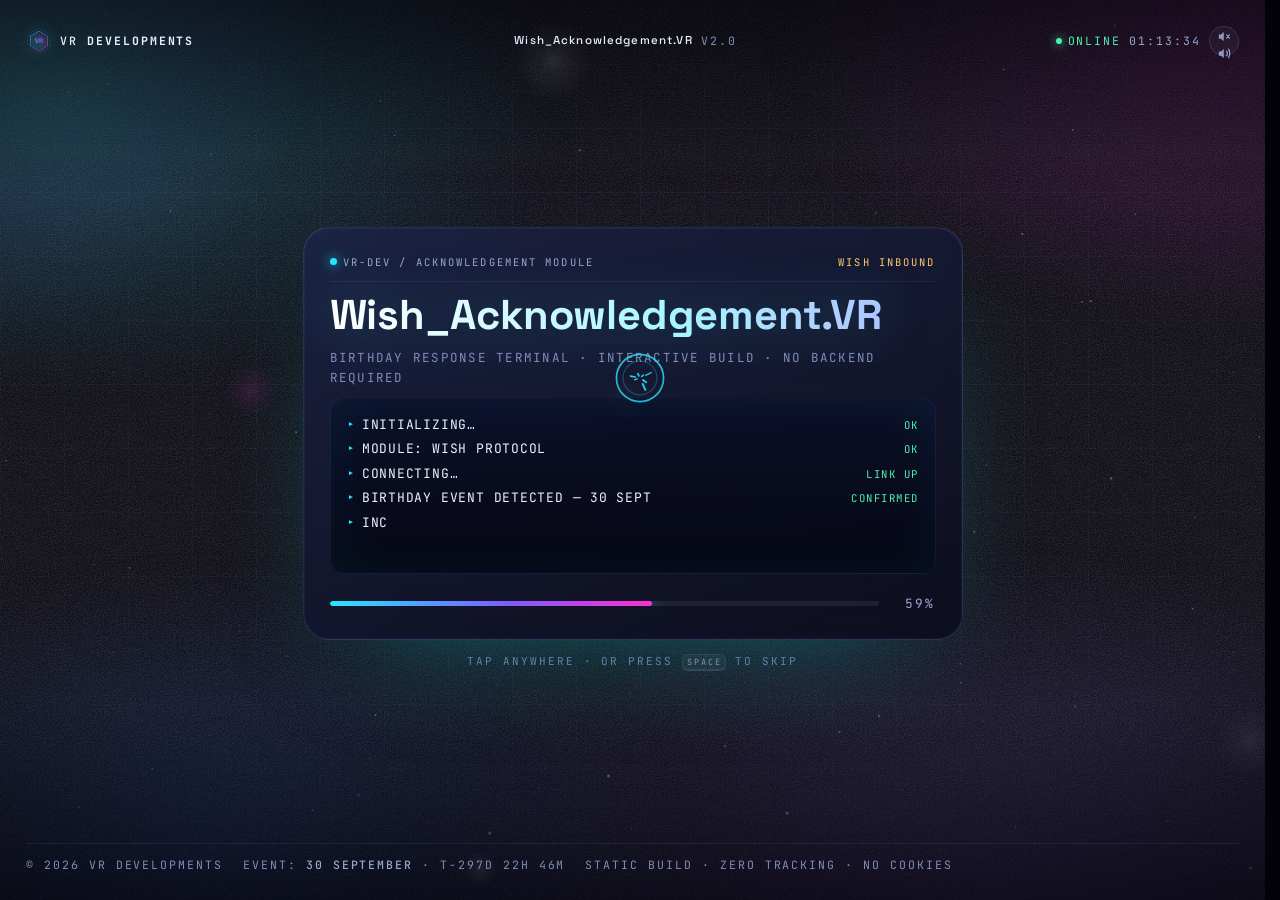
==== Wish_Acknowledgement.VR.single-file.html @ e0871ae2 "First Official Commit" ====
<!DOCTYPE html>
<!--
  Wish_Acknowledgement.VR — single-file build (CSS + JS inlined).
  Generated by tools/build-standalone.py — edit the files in assets/, not this file.
  Send it to a friend, or open it directly: index.html?name=TheirName
-->
<html lang="en">
<head>
<meta charset="utf-8" />
<meta name="viewport" content="width=device-width, initial-scale=1, viewport-fit=cover" />
<title>Wish_Acknowledgement.VR</title>

<!-- ── Meta ─────────────────────────────────────────────────────────────── -->
<meta name="description" content="Wish_Acknowledgement.VR — an interactive acknowledgement terminal that logs your birthday wish. A VR Developments mini-project." />
<meta name="author" content="Volam Rakshith · VR Developments" />
<meta name="theme-color" content="#05030f" />
<meta name="color-scheme" content="dark" />
<meta name="format-detection" content="telephone=no" />
<meta name="robots" content="index, follow" />

<!-- Open Graph / link preview (what friends see when the link is pasted in a chat)
     The image path is relative — most modern clients resolve it against the page
     URL. If your preview ever fails to render, replace it with the absolute
     URL of your Pages site, e.g.
     <meta property="og:image" content="https://YOUR-PAGES-URL/assets/img/og-cover.png" /> -->
<meta property="og:type" content="website" />
<meta property="og:site_name" content="VR Developments" />
<meta property="og:title" content="Wish_Acknowledgement.VR" />
<meta property="og:description" content="Incoming birthday wish detected. Activate the terminal and acknowledge it — signed, Volam Rakshith · VR Developments." />
<meta name="twitter:card" content="summary_large_image" />
<meta name="twitter:title" content="Wish_Acknowledgement.VR" />
<meta name="twitter:description" content="Incoming birthday wish detected. Acknowledge it inside the terminal." />

<!-- Installable web app (friends can add it to their home screen) -->
<meta name="apple-mobile-web-app-title" content="Wish_Ack.VR" />

<!-- Inline SVG favicon: no external asset, no 404s -->
<link rel="icon" href="data:image/svg+xml,%3Csvg xmlns='http://www.w3.org/2000/svg' viewBox='0 0 64 64'%3E%3Crect width='64' height='64' rx='14' fill='%23060517'/%3E%3Cpath d='M32 9 53 21v22L32 55 11 43V21z' fill='none' stroke='%2327e6ff' stroke-width='3'/%3E%3Ctext x='32' y='41' font-family='monospace' font-size='21' font-weight='700' fill='%23ff2fd0' text-anchor='middle'%3EVR%3C/text%3E%3C/svg%3E" />

<!-- Premium typography (optional: page degrades gracefully to system fonts) -->
<link rel="preconnect" href="https://fonts.googleapis.com" />
<link rel="preconnect" href="https://fonts.gstatic.com" crossorigin />
<link rel="stylesheet" href="https://fonts.googleapis.com/css2?family=Space+Grotesk:wght@400;500;600;700&family=JetBrains+Mono:wght@400;500;700&display=swap" />

<style>
/* inlined from assets/css/style.css */
/* ══════════════════════════════════════════════════════════════════════════
   Wish_Acknowledgement.VR
   VR Developments · interactive birthday acknowledgement terminal
   --------------------------------------------------------------------------
   Structure
     01. Design tokens
     02. Reset & base
     03. Background layers (grid / aurora / canvases / scanlines / noise)
     04. App shell + HUD
     05. Stage & scene transitions
     06. Scene 1 · Boot sequence + identity reveal
     07. Scene 2 · Wish detected + ACKNOWLEDGE button
     08. Scene 3 · Acknowledged + status terminal
     09. Scene 4 · Final sign-off + VR Developments brand
     10. Shared components (buttons, chips, pills, progress, log)
     11. Effects (glitch, flash, toast, scan sweep)
     12. Responsive breakpoints
     13. Reduced motion + low-power mode
   ══════════════════════════════════════════════════════════════════════════ */

/* ── 01. DESIGN TOKENS ─────────────────────────────────────────────────── */
:root {
  /* Palette */
  --c-void:      #03020a;
  --c-bg:        #060418;
  --c-bg-2:      #0a0726;
  --c-ink:       #eaf2ff;
  --c-dim:       #9aa8d0;   /* 7.5:1 on glass panels  — AA/AAA */
  --c-dim-2:     #7f8cba;   /* 5.4:1 on glass panels  — AA (was #6d7aa6 / 4.2:1) */
  --c-blue:      #2b6bff;
  --c-cyan:      #27e6ff;
  --c-cyan-soft: #7ff3ff;
  --c-violet:    #7c5cff;
  --c-magenta:   #ff2fd0;
  --c-pink:      #ff6bb5;
  --c-green:     #4df0b0;
  --c-amber:     #ffcb6b;

  /* Lines, glass, glow */
  --line:        rgba(126, 170, 255, .18);
  --line-soft:   rgba(126, 170, 255, .10);
  --glass:       linear-gradient(158deg, rgba(28, 36, 76, .72), rgba(9, 10, 28, .78));
  --glass-2:     linear-gradient(180deg, rgba(12, 16, 40, .88), rgba(6, 7, 20, .94));
  --glow-cyan:   0 0 34px rgba(39, 230, 255, .38);
  --glow-mag:    0 0 34px rgba(255, 47, 208, .32);

  /* Typography */
  --font-display: "Space Grotesk", ui-sans-serif, system-ui, -apple-system,
                  "Segoe UI", Roboto, "Helvetica Neue", Arial, sans-serif;
  --font-mono:    "JetBrains Mono", ui-monospace, SFMono-Regular, "SF Mono",
                  Menlo, Consolas, "Liberation Mono", monospace;

  /* Motion */
  --ease:        cubic-bezier(.16, 1, .3, 1);
  --ease-soft:   cubic-bezier(.4, 0, .2, 1);
  --dur-scene:   620ms;
  --dur-fast:    220ms;

  /* Shape */
  --r-sm: 10px;
  --r-md: 14px;
  --r-lg: 20px;
  --r-xl: 26px;

  --pad-shell: clamp(12px, 2.4vw, 26px);
  --max-col: 720px;

  /* Live values written by JS */
  --pointer-x: 50%;
  --pointer-y: 40%;
  --charge: 0%;
}

/* ── 02. RESET & BASE ──────────────────────────────────────────────────── */
/* min-width safety net — grid/flex children default to `min-width:auto`,
   which lets one long nowrap label stretch a whole card. These containers
   are allowed to shrink; their inner text truncates or wraps instead. */
.scene > *,
.boot__stack > *,
.boot, .boot__bar, .log, .log__line, .progress,
.panel, .card, .final, .terminal, .terminal__bar,
.sender, .readout__item, .status__row, .actions, .cta, .vrbrand, .vrbrand__text {
  min-width: 0;
}
*, *::before, *::after { box-sizing: border-box; }

html {
  height: 100%;
  overflow-x: clip;
  -webkit-text-size-adjust: 100%;
  scrollbar-gutter: stable;
}

body {
  margin: 0;
  height: 100%;
  overflow: hidden;                 /* scenes scroll internally instead */
  background: var(--c-void);
  color: var(--c-ink);
  font-family: var(--font-mono);
  font-size: clamp(14px, calc(.5vw + 12.4px), 16px);
  line-height: 1.55;
  letter-spacing: .01em;
  -webkit-font-smoothing: antialiased;
  text-rendering: optimizeLegibility;
  overscroll-behavior: none;
  touch-action: manipulation;
}

h1, h2, h3, p, ul, li, figure { margin: 0; padding: 0; }
ul { list-style: none; }
b, strong { font-weight: 700; }
kbd {
  font: inherit;
  font-size: .78em;
  padding: .1em .42em;
  border: 1px solid var(--line);
  border-bottom-width: 2px;
  border-radius: 6px;
  background: rgba(255, 255, 255, .05);
  color: var(--c-ink);
  white-space: nowrap;
}

button { font: inherit; color: inherit; }

:focus-visible {
  outline: 2px solid var(--c-cyan);
  outline-offset: 3px;
}

::selection { background: rgba(39, 230, 255, .3); color: #fff; }

.sr-only {
  position: absolute !important;
  width: 1px; height: 1px;
  margin: -1px; padding: 0;
  overflow: hidden; clip: rect(0 0 0 0); clip-path: inset(50%);
  white-space: nowrap; border: 0;
}

.sprite { position: absolute; width: 0; height: 0; overflow: hidden; }

/* ── 03. BACKGROUND LAYERS ─────────────────────────────────────────────── */
.bg { position: fixed; pointer-events: none; }

.bg--grid {
  inset: -64px;
  background-image:
    linear-gradient(rgba(78, 130, 255, .085) 1px, transparent 1px),
    linear-gradient(90deg, rgba(78, 130, 255, .085) 1px, transparent 1px);
  background-size: 64px 64px, 64px 64px;
  -webkit-mask-image: radial-gradient(ellipse 85% 70% at 50% 42%, #000 12%, rgba(0,0,0,.35) 55%, transparent 82%);
          mask-image: radial-gradient(ellipse 85% 70% at 50% 42%, #000 12%, rgba(0,0,0,.35) 55%, transparent 82%);
  animation: grid-drift 44s linear infinite;
  will-change: transform;
  z-index: 1;
}
@keyframes grid-drift {
  from { transform: translate3d(0, 0, 0); }
  to   { transform: translate3d(64px, 64px, 0); }
}

.bg--aurora {
  inset: -20%;
  background:
    radial-gradient(46% 38% at 18% 22%, rgba(39, 230, 255, .22), transparent 62%),
    radial-gradient(42% 36% at 84% 18%, rgba(255, 47, 208, .18), transparent 64%),
    radial-gradient(52% 46% at 70% 88%, rgba(124, 92, 255, .22), transparent 66%),
    radial-gradient(40% 34% at 26% 82%, rgba(43, 107, 255, .20), transparent 68%);
  filter: blur(18px) saturate(120%);
  animation: aurora-breathe 22s var(--ease-soft) infinite alternate;
  will-change: transform, opacity;
  z-index: 2;
}
@keyframes aurora-breathe {
  from { transform: scale(1) rotate(0deg); opacity: .75; }
  to   { transform: scale(1.12) rotate(4deg); opacity: 1; }
}

/* Spotlight that follows the pointer.
   Kept on its own layer and moved with transform only → zero repaints. */
.bg--spot {
  position: fixed;
  z-index: 2;
  left: 0; top: 0;
  width: 74vmax; height: 74vmax;
  margin: -37vmax 0 0 -37vmax;
  background: radial-gradient(closest-side, rgba(127, 243, 255, .13), rgba(124, 92, 255, .07) 45%, transparent 72%);
  opacity: 0;
  transform: translate3d(-100vmax, -100vmax, 0);
  will-change: transform, opacity;
  transition: opacity .7s var(--ease-soft);
}
body.has-pointer .bg--spot { opacity: 1; }

.bg--canvas { inset: 0; width: 100%; height: 100%; z-index: 3; }
.bg--canvas-front { z-index: 20; }

.bg--scanlines {
  inset: 0;
  z-index: 4;
  background: repeating-linear-gradient(
    to bottom,
    rgba(190, 225, 255, .045) 0 1px,
    transparent 1px 3px);
  mix-blend-mode: overlay;
  opacity: .55;
}
/* slow horizontal scan bar sweeping down the viewport */
.bg--scanlines::after {
  content: "";
  position: absolute;
  left: 0; right: 0;
  height: 34vh;
  background: linear-gradient(to bottom,
    transparent, rgba(127, 243, 255, .055) 45%, rgba(255, 255, 255, .07) 50%,
    rgba(255, 47, 208, .05) 55%, transparent);
  animation: scan-sweep 11s linear infinite;
  will-change: transform;
}
@keyframes scan-sweep {
  from { transform: translate3d(0, -40vh, 0); }
  to   { transform: translate3d(0, 120vh, 0); }
}

.bg--noise {
  inset: 0;
  z-index: 5;
  opacity: .05;
  mix-blend-mode: overlay;
  background-image: url("data:image/svg+xml,%3Csvg xmlns='http://www.w3.org/2000/svg' width='140' height='140'%3E%3Cfilter id='n'%3E%3CfeTurbulence type='fractalNoise' baseFrequency='.85' numOctaves='3' stitchTiles='stitch'/%3E%3C/filter%3E%3Crect width='140' height='140' filter='url(%23n)'/%3E%3C/svg%3E");
  background-size: 140px 140px;
}

.bg--vignette {
  inset: 0;
  z-index: 6;
  background:
    radial-gradient(ellipse 120% 90% at 50% 50%, transparent 45%, rgba(2, 1, 8, .55) 100%),
    linear-gradient(to bottom, rgba(3, 2, 10, .5), transparent 22%, transparent 78%, rgba(3, 2, 10, .6));
}

.flash {
  position: fixed;
  inset: 0;
  z-index: 25;
  pointer-events: none;
  opacity: 0;
  background: radial-gradient(circle at var(--fx-x, 50%) var(--fx-y, 50%),
              rgba(255, 255, 255, .95), rgba(127, 243, 255, .5) 30%, rgba(255, 47, 208, .25) 60%, transparent 78%);
  mix-blend-mode: screen;
}
.flash.is-firing { animation: flash-pop 820ms var(--ease-soft) forwards; }
@keyframes flash-pop {
  0%   { opacity: 0; }
  8%   { opacity: .9; }
  100% { opacity: 0; }
}

/* ── 04. APP SHELL + HUD ───────────────────────────────────────────────── */
.shell {
  position: relative;
  z-index: 10;
  overflow-x: clip;
  display: flex;
  flex-direction: column;
  height: 100vh;
  height: 100dvh;
  padding:
    max(var(--pad-shell), env(safe-area-inset-top))
    max(var(--pad-shell), env(safe-area-inset-right))
    max(var(--pad-shell), env(safe-area-inset-bottom))
    max(var(--pad-shell), env(safe-area-inset-left));
}

.hud {
  flex: 0 0 auto;
  display: flex;
  align-items: center;
  gap: clamp(8px, 1.6vw, 20px);
  font-size: clamp(9.5px, .62vw + 7.6px, 11.5px);
  letter-spacing: .17em;
  text-transform: uppercase;
  color: var(--c-dim);
  min-width: 0;
}
.hud--top { padding-bottom: clamp(6px, 1.4vh, 14px); }
.hud--bottom {
  padding-top: clamp(6px, 1.4vh, 14px);
  border-top: 1px solid var(--line-soft);
  margin-top: clamp(6px, 1.6vh, 16px);
}

.hud__group { display: flex; align-items: center; gap: .7em; min-width: 0; }
.hud__group--center {
  flex: 1 1 auto;
  justify-content: center;
  padding-inline: clamp(10px, 2.6vw, 40px);
  min-width: 0;
}
.hud__group--end { margin-left: auto; }

.hud__mark {
  display: grid;
  place-items: center;
  width: 26px; height: 26px;
  flex: 0 0 auto;
  filter: drop-shadow(0 0 8px rgba(39, 230, 255, .55));
}
.hud__mark svg { width: 100%; height: 100%; display: block; }

.hud__brand { color: var(--c-ink); font-weight: 500; white-space: nowrap; }
.hud__brand b { font-weight: 700; }
.hud__brand-short { display: none; }

.hud__module {
  color: var(--c-ink);
  font-family: var(--font-display);
  font-weight: 500;
  letter-spacing: .1em;
  text-transform: none;
  white-space: nowrap;
  overflow: hidden;
  text-overflow: ellipsis;
}
.hud__meta { color: var(--c-dim-2); white-space: nowrap; }
.hud__meta b { color: var(--c-dim); font-weight: 500; }
.hud__inline { color: var(--c-dim-2); }

.hud__live { display: inline-flex; align-items: center; gap: .45em; color: var(--c-green); }
.hud__dot {
  width: 6px; height: 6px;
  border-radius: 50%;
  background: currentColor;
  box-shadow: 0 0 10px currentColor;
  animation: blink-dot 2.6s var(--ease-soft) infinite;
}
@keyframes blink-dot {
  0%, 100% { opacity: 1; transform: scale(1); }
  50%      { opacity: .35; transform: scale(.78); }
}

.hud__clock { color: var(--c-dim); font-variant-numeric: tabular-nums; }

.icon-btn {
  display: grid;
  place-items: center;
  width: 30px; height: 30px;
  flex: 0 0 auto;
  border-radius: 999px;
  border: 1px solid var(--line);
  background: rgba(255, 255, 255, .04);
  color: var(--c-dim);
  cursor: pointer;
  transition: color var(--dur-fast), border-color var(--dur-fast), box-shadow var(--dur-fast), transform var(--dur-fast);
}
.icon-btn:hover { color: var(--c-cyan-soft); border-color: rgba(39, 230, 255, .5); box-shadow: var(--glow-cyan); }
.icon-btn:active { transform: scale(.92); }
.icon-btn svg { width: 17px; height: 17px; display: block; }
.icon-btn__ic--on { display: none; }
.icon-btn[aria-pressed="true"] { color: var(--c-cyan); border-color: rgba(39, 230, 255, .55); }
.icon-btn[aria-pressed="true"] .icon-btn__ic--on { display: block; }
.icon-btn[aria-pressed="true"] .icon-btn__ic--off { display: none; }

.ghost-btn {
  padding: .42em .9em;
  border-radius: 999px;
  border: 1px dashed var(--line);
  background: transparent;
  color: var(--c-dim);
  letter-spacing: .16em;
  text-transform: uppercase;
  font-size: .92em;
  cursor: pointer;
  transition: color var(--dur-fast), border-color var(--dur-fast), background var(--dur-fast);
}
.ghost-btn:hover { color: var(--c-ink); border-color: var(--line); background: rgba(255, 255, 255, .05); }

/* ── 05. STAGE & SCENE TRANSITIONS ─────────────────────────────────────── */
.stage {
  position: relative;
  flex: 1 1 auto;
  min-height: 0;
  overflow: hidden;
}

.scene {
  position: absolute;
  inset: 0;
  display: grid;
  grid-template-columns: minmax(0, 1fr);
  align-content: center;
  justify-items: center;
  gap: clamp(8px, 1.4vh, 16px);
  padding: clamp(4px, 1vh, 12px) 2px;
  overflow-x: hidden;
  overflow-y: auto;
  -webkit-overflow-scrolling: touch;
  overscroll-behavior: contain;
  scrollbar-width: thin;

  /* exit state */
  opacity: 0;
  visibility: hidden;
  pointer-events: none;
  transform: translate3d(0, 22px, 0) scale(.99);
  filter: blur(7px);
  transition:
    opacity var(--dur-scene) var(--ease),
    transform var(--dur-scene) var(--ease),
    filter var(--dur-scene) var(--ease),
    visibility 0s linear var(--dur-scene);
}
@supports (align-content: safe center) {
  .scene { align-content: safe center; }
}
@supports not (align-content: safe center) {
  .scene { align-content: start; padding-top: clamp(20px, 6vh, 60px); }
}

.scene.is-active {
  opacity: 1;
  visibility: visible;
  pointer-events: auto;
  transform: none;
  filter: none;
  transition-delay: 0s, 0s, 0s, 0s;
}
.scene.is-leaving {
  transform: translate3d(0, -20px, 0) scale(1.015);
  filter: blur(9px);
}
.scene > * { width: 100%; max-width: var(--scene-col, var(--max-col)); }

.scene--boot   { --scene-col: 660px; }
.scene--detect { --scene-col: 620px; }
.scene--result { --scene-col: 700px; }
.scene--final  { --scene-col: 660px; }

/* ── 06. SCENE 1 · BOOT + IDENTITY REVEAL ──────────────────────────────── */
.boot__stack {
  display: grid;
  grid-template-columns: minmax(0, 1fr);
  justify-items: center;
  align-items: center;
}
.boot__stack > * { grid-area: 1 / 1; width: 100%; }

.boot {
  display: grid;
  gap: clamp(8px, 1.2vh, 14px);
  padding: clamp(14px, 3vw, 26px);
  border: 1px solid var(--line);
  border-radius: var(--r-xl);
  background: var(--glass);
  box-shadow:
    0 0 0 1px rgba(255, 255, 255, .03) inset,
    0 40px 120px -60px rgba(39, 230, 255, .55),
    0 30px 90px -50px rgba(0, 0, 0, .9);
  backdrop-filter: blur(14px) saturate(130%);
  -webkit-backdrop-filter: blur(14px) saturate(130%);
  transition: opacity 460ms var(--ease), transform 560ms var(--ease), filter 460ms var(--ease);
}
.boot.is-done {
  opacity: 0;
  transform: translate3d(0, -18px, 0) scale(.97);
  filter: blur(8px);
  pointer-events: none;
}

.boot__bar {
  display: flex;
  align-items: center;
  gap: .6em;
  font-size: clamp(9px, .55vw + 7.4px, 10.5px);
  letter-spacing: .2em;
  text-transform: uppercase;
  color: var(--c-dim-2);
  padding-bottom: clamp(6px, 1.2vh, 12px);
  border-bottom: 1px solid var(--line-soft);
}
.boot__bar-dot {
  width: 7px; height: 7px;
  border-radius: 50%;
  background: var(--c-cyan);
  box-shadow: 0 0 12px var(--c-cyan);
  flex: 0 0 auto;
}
.boot__bar-title { color: var(--c-dim); white-space: nowrap; overflow: hidden; text-overflow: ellipsis; }
.boot__bar-state { margin-left: auto; color: var(--c-amber); white-space: nowrap; }

.boot__title {
  font-family: var(--font-display);
  font-weight: 700;
  font-size: clamp(1.42rem, 4.6vw + .3rem, 2.6rem);
  line-height: 1.08;
  letter-spacing: -.005em;
  background: linear-gradient(102deg, #ffffff 0%, #a9f6ff 26%, #b39dff 54%, #ff8ad4 78%, #ffffff 100%);
  background-size: 220% 100%;
  -webkit-background-clip: text;
          background-clip: text;
  color: transparent;
  -webkit-text-fill-color: transparent;
  filter: drop-shadow(0 0 26px rgba(39, 230, 255, .28));
  animation: title-sheen 9s linear infinite;
  overflow-wrap: anywhere;
}
@keyframes title-sheen {
  from { background-position: 0% 50%; }
  to   { background-position: 220% 50%; }
}

.boot__sub {
  font-size: clamp(10px, .55vw + 8.6px, 12.5px);
  letter-spacing: .1em;
  color: var(--c-dim-2);
  text-transform: uppercase;
}

.log::-webkit-scrollbar { width: 0; height: 0; }
.log {
  display: grid;
  gap: clamp(3px, .55vh, 7px);
  min-height: min(30vh, 176px);
  max-height: min(38vh, 268px);
  overflow-y: auto;
  overscroll-behavior: contain;
  scrollbar-width: none;
  align-content: start;
  padding: clamp(10px, 2vw, 16px);
  border-radius: var(--r-md);
  border: 1px solid var(--line-soft);
  background: var(--glass-2);
  font-size: clamp(10.5px, .5vw + 9px, 13px);
  line-height: 1.5;
  box-shadow: inset 0 0 50px rgba(39, 230, 255, .06);
}

.log__line {
  display: grid;
  grid-template-columns: auto minmax(0, 1fr) auto;
  align-items: baseline;
  gap: .55em;
  opacity: 0;
  transform: translateX(-8px);
  animation: log-in 320ms var(--ease) forwards;
}
@keyframes log-in {
  to { opacity: 1; transform: none; }
}
.log__glyph { color: var(--c-cyan); }
.log__text {
  color: var(--c-ink);
  letter-spacing: .06em;
  min-width: 0;
  white-space: nowrap;
  overflow: hidden;
  text-overflow: ellipsis;
}
.log__line[data-kind="dim"] .log__text { color: var(--c-dim-2); }
.log__chip {
  justify-self: end;
  font-size: .82em;
  letter-spacing: .14em;
  color: var(--c-dim-2);
  opacity: 0;
  transition: opacity 200ms linear, color 200ms linear;
}
.log__chip.is-live { color: var(--c-cyan); animation: chip-pulse 900ms ease-in-out infinite; }
.log__chip.is-done { opacity: 1; color: var(--c-green); }
@keyframes chip-pulse { 50% { opacity: .3; } }
.log__caret {
  display: inline-block;
  width: .55em;
  height: 1em;
  vertical-align: -.12em;
  margin-left: .15em;
  background: var(--c-cyan);
  box-shadow: 0 0 10px var(--c-cyan);
  animation: caret-blink 900ms steps(2, end) infinite;
}
@keyframes caret-blink { 50% { opacity: 0; } }

.progress {
  display: flex;
  align-items: center;
  gap: .8em;
  padding-top: clamp(4px, 1vh, 10px);
}
.progress__track {
  position: relative;
  flex: 1 1 auto;
  height: 5px;
  border-radius: 999px;
  background: rgba(255, 255, 255, .07);
  overflow: hidden;
}
.progress__fill {
  position: absolute;
  inset: 0 auto 0 0;
  width: 0%;
  border-radius: 999px;
  background: linear-gradient(90deg, var(--c-cyan), var(--c-violet) 55%, var(--c-magenta));
  box-shadow: 0 0 18px rgba(39, 230, 255, .7);
  transition: width 320ms var(--ease-soft);
}
.progress__pct {
  font-size: .8em;
  letter-spacing: .16em;
  color: var(--c-dim);
  font-variant-numeric: tabular-nums;
  min-width: 3.4em;
  text-align: right;
}

/* 1b · identity reveal */
.reveal {
  display: grid;
  justify-items: center;
  gap: clamp(10px, 1.8vh, 18px);
  text-align: center;
  padding: clamp(8px, 2vw, 20px) 0;
  opacity: 0;
  visibility: hidden;
  transform: scale(.94);
  transition: opacity 520ms var(--ease), transform 640ms var(--ease), visibility 0s linear 520ms;
}
.reveal.is-active {
  opacity: 1;
  visibility: visible;
  transform: none;
  transition-delay: 0s;
  animation: reveal-arrive 900ms var(--ease) both;
}
@keyframes reveal-arrive {
  0%   { opacity: 0; transform: scale(1.08); filter: blur(14px); }
  55%  { opacity: 1; filter: blur(0); }
  100% { opacity: 1; transform: scale(1); }
}

.reveal__eyebrow {
  display: inline-flex;
  align-items: center;
  gap: .55em;
  font-size: clamp(9.5px, .6vw + 7.6px, 11.5px);
  letter-spacing: .34em;
  text-transform: uppercase;
  color: var(--c-cyan);
}
.reveal__eyebrow i {
  width: 22px; height: 1px;
  background: linear-gradient(90deg, transparent, var(--c-cyan));
  box-shadow: 0 0 10px var(--c-cyan);
}

.reveal__name-wrap { position: relative; max-width: 100%; padding: 0 clamp(2px, 1vw, 10px); overflow: hidden; }

.reveal__name {
  font-family: var(--font-display);
  font-weight: 700;
  font-size: clamp(2.3rem, 11.5vw, 7rem);
  line-height: .98;
  letter-spacing: -.015em;
  max-width: 100%;
  overflow-wrap: anywhere;
  background: linear-gradient(104deg, #ffffff 0%, #8ef3ff 22%, #b9a6ff 50%, #ff8ad4 76%, #ffffff 100%);
  background-size: 200% 100%;
  -webkit-background-clip: text;
          background-clip: text;
  color: transparent;
  -webkit-text-fill-color: transparent;
  filter: drop-shadow(0 0 30px rgba(39, 230, 255, .35));
  animation: title-sheen 12s linear infinite;
}
/* length-aware scaling (class applied by JS) */
.reveal__name.name--md { font-size: clamp(1.9rem, 8.6vw, 5.2rem); }
.reveal__name.name--lg { font-size: clamp(1.45rem, 6.2vw, 3.6rem); }
.reveal__name.name--xl { font-size: clamp(1.1rem, 4.4vw, 2.4rem); }

.reveal__sweep {
  position: absolute;
  top: -20%; bottom: -20%;
  width: 42%;
  left: -60%;
  background: linear-gradient(100deg, transparent, rgba(255, 255, 255, .9), transparent);
  mix-blend-mode: overlay;
  filter: blur(6px);
  pointer-events: none;
}
.reveal.is-active .reveal__sweep { animation: sweep-across 1.5s var(--ease) 180ms 1 both; }
@keyframes sweep-across {
  from { transform: translate3d(0, 0, 0); opacity: 0; }
  20%  { opacity: 1; }
  to   { transform: translate3d(420%, 0, 0); opacity: 0; }
}

.reveal__line {
  font-size: clamp(11px, .7vw + 8.6px, 13.5px);
  letter-spacing: .08em;
  color: var(--c-dim);
  max-width: 46ch;
}
.reveal__chips {
  display: flex;
  flex-wrap: wrap;
  gap: .5em;
  justify-content: center;
  max-width: 100%;
}

.chip {
  font-size: clamp(9px, .5vw + 7.4px, 10.5px);
  letter-spacing: .16em;
  text-transform: uppercase;
  padding: .38em .78em;
  border-radius: 999px;
  border: 1px solid var(--line);
  background: rgba(255, 255, 255, .04);
  color: var(--c-dim);
  max-width: 100%;
  text-align: center;
  overflow-wrap: break-word;
}

.boot__hint {
  grid-row: 2;
  text-align: center;
  font-size: clamp(9.5px, .5vw + 7.6px, 11px);
  letter-spacing: .18em;
  text-transform: uppercase;
  color: var(--c-dim-2);
  transition: opacity 400ms linear;
}
.boot__hint.is-hidden { opacity: 0; }
.boot__hint kbd { color: var(--c-dim); }

/* ── 07. SCENE 2 · WISH DETECTED ───────────────────────────────────────── */
.panel {
  position: relative;
  display: grid;
  gap: clamp(8px, 1.7vh, 22px);
  padding: clamp(14px, 2.6vh, 34px) clamp(16px, 4vw, 40px);
  border-radius: var(--r-xl);
  border: 1px solid var(--line);
  background: var(--glass);
  backdrop-filter: blur(16px) saturate(135%);
  -webkit-backdrop-filter: blur(16px) saturate(135%);
  box-shadow:
    0 0 0 1px rgba(255, 255, 255, .03) inset,
    0 50px 140px -70px rgba(124, 92, 255, .75),
    0 40px 100px -60px rgba(0, 0, 0, .95);
  text-align: center;
  justify-items: center;
  transition: transform 600ms var(--ease), box-shadow 600ms var(--ease);
}
.panel.is-charging {
  animation: panel-charge 1100ms var(--ease-soft) both;
}
@keyframes panel-charge {
  0%   { transform: translate3d(0, 0, 0) scale(1); }
  72%  { transform: translate3d(0, 0, 0) scale(.994); }
  78%  { transform: translate3d(-3px, 2px, 0) scale(.997); }
  84%  { transform: translate3d(3px, -2px, 0) scale(.999); }
  90%  { transform: translate3d(-2px, -1px, 0) scale(1); }
  96%  { transform: translate3d(2px, 1px, 0) scale(1.004); }
  100% { transform: none; }
}

.panel__corner {
  position: absolute;
  width: 16px; height: 16px;
  border: 1px solid rgba(127, 243, 255, .55);
  opacity: .8;
}
.panel__corner--tl { top: 10px; left: 10px; border-right: 0; border-bottom: 0; border-radius: 6px 0 0 0; }
.panel__corner--tr { top: 10px; right: 10px; border-left: 0; border-bottom: 0; border-radius: 0 6px 0 0; }
.panel__corner--bl { bottom: 10px; left: 10px; border-right: 0; border-top: 0; border-radius: 0 0 0 6px; }
.panel__corner--br { bottom: 10px; right: 10px; border-left: 0; border-top: 0; border-radius: 0 0 6px 0; }

.pill {
  display: inline-flex;
  align-items: center;
  gap: .5em;
  padding: .4em .95em;
  border-radius: 999px;
  border: 1px solid rgba(39, 230, 255, .35);
  background: linear-gradient(120deg, rgba(39, 230, 255, .14), rgba(255, 47, 208, .12));
  font-size: clamp(9px, .5vw + 7.4px, 10.5px);
  letter-spacing: .26em;
  text-transform: uppercase;
  color: var(--c-cyan-soft);
  white-space: nowrap;
}
.pill--live i {
  width: 6px; height: 6px;
  border-radius: 50%;
  background: var(--c-cyan);
  box-shadow: 0 0 12px var(--c-cyan);
  animation: blink-dot 1.8s var(--ease-soft) infinite;
}

.wish__title {
  font-family: var(--font-display);
  font-weight: 700;
  font-size: clamp(1.25rem, 3.9vw + .3rem, 2.35rem);
  line-height: 1.1;
  letter-spacing: .01em;
  text-wrap: balance;
  text-transform: uppercase;
  background: linear-gradient(100deg, #ffffff, #b9f4ff 35%, #e0d4ff 62%, #ffffff);
  background-size: 200% 100%;
  -webkit-background-clip: text;
          background-clip: text;
  color: transparent;
  -webkit-text-fill-color: transparent;
  filter: drop-shadow(0 0 24px rgba(39, 230, 255, .22));
  animation: title-sheen 11s linear infinite;
}

.sender {
  display: grid;
  justify-items: center;
  gap: .35em;
  width: 100%;
  padding: clamp(8px, 1.4vh, 16px) clamp(10px, 2vw, 16px);
  border-radius: var(--r-lg);
  border: 1px solid var(--line-soft);
  background: linear-gradient(180deg, rgba(255, 255, 255, .05), rgba(255, 255, 255, .015));
}
.sender__label {
  font-size: clamp(9px, .5vw + 7.4px, 10.5px);
  letter-spacing: .34em;
  text-transform: uppercase;
  color: var(--c-dim-2);
}
.sender__name {
  font-family: var(--font-display);
  font-weight: 700;
  font-size: clamp(1.6rem, 6.2vw, 4rem);
  line-height: 1.05;
  max-width: 100%;
  overflow-wrap: anywhere;
  background: linear-gradient(104deg, #ffffff 0%, #a9f6ff 24%, #c3b4ff 52%, #ff9ad8 78%, #ffffff 100%);
  background-size: 200% 100%;
  -webkit-background-clip: text;
          background-clip: text;
  color: transparent;
  -webkit-text-fill-color: transparent;
  filter: drop-shadow(0 0 26px rgba(255, 47, 208, .28));
  animation: title-sheen 13s linear infinite;
}
.sender__name.name--md { font-size: clamp(1.5rem, 6.4vw, 3.2rem); }
.sender__name.name--lg { font-size: clamp(1.15rem, 4.6vw, 2.3rem); }
.sender__name.name--xl { font-size: clamp(.95rem, 3.4vw, 1.6rem); }

.readout {
  display: grid;
  grid-template-columns: repeat(auto-fit, minmax(min(100%, 212px), 1fr));
  gap: .5rem .7rem;
  width: 100%;
  text-align: left;
}
.readout__item {
  display: grid;
  grid-template-columns: auto minmax(0, 1fr);
  align-items: baseline;
  gap: .5em;
  padding: .42em .68em;
  border-radius: var(--r-sm);
  border: 1px solid var(--line-soft);
  background: rgba(6, 8, 24, .5);
  font-size: clamp(10px, .45vw + 8.6px, 12px);
  opacity: 0;
  transform: translateY(6px);
  animation: readout-in 420ms var(--ease) forwards;
}
@keyframes readout-in { to { opacity: 1; transform: none; } }
.readout__item[data-span="full"] { grid-column: 1 / -1; }
.readout__key {
  color: var(--c-dim-2);
  letter-spacing: .14em;
  text-transform: uppercase;
  font-size: .94em;
  white-space: nowrap;
}
.readout__val {
  justify-self: end;
  color: var(--c-ink);
  font-weight: 500;
  letter-spacing: .04em;
  text-align: right;
  hyphens: none;
  min-width: 0;
}
.readout__item[data-state="live"] .readout__val { color: var(--c-cyan); }
.readout__item[data-state="ok"]   .readout__val { color: var(--c-green); }
.readout__item[data-state="warn"] .readout__val { color: var(--c-amber); }
.readout__item[data-state="fun"]  .readout__val { color: var(--c-pink); }

/* The big action button */
.cta {
  position: relative;
  isolation: isolate;
  display: block;
  width: 100%;
  max-width: 480px;
  margin-top: clamp(2px, 1vh, 8px);
  padding: clamp(14px, 3vw, 20px) clamp(18px, 4vw, 32px);
  border: 1px solid rgba(39, 230, 255, .45);
  border-radius: var(--r-lg);
  background:
    linear-gradient(140deg, rgba(39, 230, 255, .18), rgba(124, 92, 255, .16) 48%, rgba(255, 47, 208, .18));
  color: var(--c-ink);
  cursor: pointer;
  overflow: hidden;
  text-transform: uppercase;
  text-align: center;
  box-shadow:
    0 0 0 1px rgba(255, 255, 255, .05) inset,
    0 24px 70px -30px rgba(39, 230, 255, .85),
    0 20px 60px -35px rgba(255, 47, 208, .7);
  transition: transform var(--dur-fast) var(--ease), box-shadow var(--dur-fast),
              border-color var(--dur-fast), filter var(--dur-fast);
}
.cta__halo {
  position: absolute;
  inset: -60% -20%;
  z-index: -1;
  background: conic-gradient(from 0deg,
    transparent 0deg, rgba(39, 230, 255, .5) 60deg, transparent 130deg,
    rgba(255, 47, 208, .45) 240deg, transparent 320deg);
  opacity: .35;
  animation: spin-slow 7s linear infinite;
  filter: blur(14px);
}
@keyframes spin-slow { to { transform: rotate(1turn); } }

.cta__ring {
  position: absolute;
  inset: -4px;
  border-radius: inherit;
  pointer-events: none;
  background: linear-gradient(120deg, var(--c-cyan), var(--c-violet), var(--c-magenta), var(--c-cyan));
  background-size: 300% 100%;
  opacity: 0;
  z-index: -2;
  filter: blur(10px);
  animation: border-cycle 6s linear infinite;
}
@keyframes border-cycle {
  from { background-position: 0% 50%; }
  to   { background-position: 300% 50%; }
}

.cta__inner { position: relative; display: grid; gap: .4em; justify-items: center; }
.cta__label {
  font-family: var(--font-display);
  font-weight: 700;
  font-size: clamp(.95rem, 2.4vw + .35rem, 1.35rem);
  letter-spacing: .16em;
  color: #fff;
  text-shadow: 0 0 22px rgba(39, 230, 255, .55);
  transition: letter-spacing var(--dur-fast) var(--ease), opacity 200ms linear;
}
.cta__sub {
  font-size: clamp(9px, .5vw + 7.4px, 10.5px);
  letter-spacing: .2em;
  color: rgba(234, 242, 255, .68);
}
.cta__sub kbd { font-size: .9em; }

.cta:hover, .cta:focus-visible {
  border-color: var(--c-cyan-soft);
  transform: translateY(-3px);
  box-shadow:
    0 0 0 1px rgba(255, 255, 255, .1) inset,
    0 34px 90px -30px rgba(39, 230, 255, 1),
    0 26px 70px -30px rgba(255, 47, 208, .8);
}
.cta:hover .cta__label { letter-spacing: .2em; }
.cta:hover .cta__ring, .cta:focus-visible .cta__ring { opacity: .75; }
.cta:active { transform: translateY(-1px) scale(.988); }

/* charging state */
.cta.is-charging { pointer-events: none; }
.cta.is-charging .cta__ring { opacity: .9; animation-duration: 2.2s; }
.cta.is-charging::after {
  content: "";
  position: absolute;
  inset: 0;
  z-index: -1;
  background:
    linear-gradient(180deg, rgba(39, 230, 255, .55), rgba(255, 47, 208, .55)) bottom / 100% var(--charge) no-repeat;
  mix-blend-mode: screen;
}
.cta.is-charging .cta__inner { animation: charge-jitter 260ms steps(2, end) infinite; }
@keyframes charge-jitter {
  0%   { transform: translate3d(0, 0, 0); }
  50%  { transform: translate3d(1px, -1px, 0); }
  100% { transform: translate3d(-1px, 1px, 0); }
}
.cta.is-charging .cta__label { opacity: .9; }
.cta.is-done {
  border-color: rgba(77, 240, 176, .7);
  box-shadow: 0 0 0 1px rgba(255, 255, 255, .1) inset, 0 30px 90px -26px rgba(77, 240, 176, .95);
}
.cta.is-done .cta__label { color: #eafff6; text-shadow: 0 0 24px rgba(77, 240, 176, .8); }

.panel__foot {
  font-size: clamp(9.5px, .45vw + 8px, 11px);
  letter-spacing: .05em;
  color: var(--c-dim-2);
  max-width: 54ch;
  line-height: 1.7;
}

/* ── 08. SCENE 3 · ACKNOWLEDGED ────────────────────────────────────────── */
.panel--result { text-align: center; }

.stamp {
  width: clamp(56px, 12vw, 78px);
  height: clamp(56px, 12vw, 78px);
  margin: -.2em auto 0;
  transform: rotate(-7deg) scale(.6);
  opacity: 0;
  filter: drop-shadow(0 0 22px rgba(77, 240, 176, .55));
}
.stamp svg { width: 100%; height: 100%; display: block; }
.stamp circle, .stamp path {
  fill: none;
  stroke: var(--c-green);
  stroke-width: 4.5;
  stroke-linecap: round;
  stroke-linejoin: round;
  stroke-dasharray: 340;
  stroke-dashoffset: 340;
}
.stamp.is-in { animation: stamp-drop 760ms var(--ease) forwards; }
.stamp.is-in circle { animation: stamp-draw 700ms var(--ease-soft) 60ms forwards; }
.stamp.is-in path   { animation: stamp-draw 520ms var(--ease-soft) 380ms forwards; }
@keyframes stamp-drop {
  0%   { opacity: 0; transform: rotate(-16deg) scale(2.1); }
  62%  { opacity: 1; transform: rotate(-7deg) scale(.94); }
  78%  { transform: rotate(-7deg) scale(1.04); }
  100% { opacity: 1; transform: rotate(-7deg) scale(1); }
}
@keyframes stamp-draw { to { stroke-dashoffset: 0; } }

.result__title {
  font-family: var(--font-display);
  font-weight: 700;
  font-size: clamp(1.35rem, 4.6vw + .3rem, 2.6rem);
  line-height: 1.1;
  letter-spacing: .02em;
  text-transform: uppercase;
  text-wrap: balance;
  background: linear-gradient(100deg, #ffffff, #a9f6ff 30%, #d9c8ff 58%, #ffe0f4 82%, #ffffff);
  background-size: 200% 100%;
  -webkit-background-clip: text;
          background-clip: text;
  color: transparent;
  -webkit-text-fill-color: transparent;
  filter: drop-shadow(0 0 26px rgba(39, 230, 255, .3));
  animation: title-sheen 10s linear infinite;
}

.result__line {
  font-size: clamp(12px, .6vw + 9.6px, 15px);
  color: var(--c-dim);
  line-height: 1.75;
  max-width: 52ch;
  text-wrap: pretty;
}
.result__line b {
  font-family: var(--font-display);
  font-size: 1.28em;
  font-weight: 700;
  background: linear-gradient(100deg, #ffffff, #a9f6ff 40%, #ff9ad8);
  -webkit-background-clip: text;
          background-clip: text;
  color: transparent;
  -webkit-text-fill-color: transparent;
  overflow-wrap: anywhere;
}

.terminal {
  width: 100%;
  border-radius: var(--r-md);
  border: 1px solid var(--line);
  background: var(--glass-2);
  overflow: hidden;
  text-align: left;
  box-shadow: inset 0 0 60px rgba(39, 230, 255, .06), 0 30px 90px -50px rgba(0, 0, 0, .95);
}
.terminal__bar {
  display: flex;
  align-items: center;
  gap: .7em;
  padding: .6em .9em;
  border-bottom: 1px solid var(--line-soft);
  background: rgba(255, 255, 255, .035);
  font-size: clamp(8.5px, .45vw + 7.2px, 10px);
  letter-spacing: .2em;
  text-transform: uppercase;
  color: var(--c-dim-2);
}
.terminal__bar-dot {
  width: 6px; height: 6px; border-radius: 50%;
  background: var(--c-green);
  box-shadow: 0 0 10px var(--c-green);
  flex: 0 0 auto;
}
.terminal__bar-label {
  min-width: 0;
  white-space: nowrap;
  overflow: hidden;
  text-overflow: ellipsis;
}
.terminal__bar-id { margin-left: auto; color: var(--c-cyan); white-space: nowrap; }

.status {
  display: grid;
  gap: clamp(2px, .7vh, 6px);
  padding: clamp(10px, 2vw, 16px) clamp(10px, 2.4vw, 18px);
  font-size: clamp(10px, .5vw + 8.6px, 12.5px);
}
.status__row {
  display: flex;
  align-items: baseline;
  gap: .5em;
  min-width: 0;
  opacity: 0;
  transform: translateY(6px);
  transition: opacity 320ms var(--ease), transform 320ms var(--ease);
}
.status__row.is-in { opacity: 1; transform: none; }
.status__key {
  color: var(--c-dim-2);
  letter-spacing: .16em;
  text-transform: uppercase;
  font-size: .92em;
  white-space: nowrap;
  flex: 0 1 auto;
  overflow: hidden;
  text-overflow: ellipsis;
}
.status__dots {
  flex: 1 1 auto;
  min-width: 12px;
  border-bottom: 1px dashed rgba(126, 170, 255, .32);
  transform: translateY(-.28em);
}
.status__val {
  color: var(--c-cyan);
  font-weight: 700;
  letter-spacing: .1em;
  white-space: nowrap;
  flex: 0 0 auto;
}
.status__row[data-state="warn"] .status__val { color: var(--c-amber); }
.status__row[data-state="fun"]  .status__val { color: var(--c-pink); }
.status__row[data-state="ok"]   .status__val { color: var(--c-green); }
.status__row[data-state="live"] .status__val { color: var(--c-cyan); }

/* ── 09. SCENE 4 · FINAL SIGN-OFF ──────────────────────────────────────── */
.final {
  display: grid;
  justify-items: center;
  gap: clamp(9px, 1.7vh, 20px);
  text-align: center;
}
.final__eyebrow {
  font-size: clamp(9.5px, .6vw + 7.4px, 11.5px);
  letter-spacing: .34em;
  text-transform: uppercase;
  color: var(--c-cyan);
  opacity: 0;
  animation: readout-in 700ms var(--ease) 100ms forwards;
}
.final__title {
  font-family: var(--font-display);
  font-weight: 700;
  font-size: clamp(1.3rem, 4.4vw + .3rem, 2.5rem);
  line-height: 1.12;
  letter-spacing: -.005em;
  text-wrap: balance;
  background: linear-gradient(100deg, #ffffff, #b9f4ff 32%, #e3d5ff 62%, #ffd3ef 84%, #ffffff);
  background-size: 200% 100%;
  -webkit-background-clip: text;
          background-clip: text;
  color: transparent;
  -webkit-text-fill-color: transparent;
  filter: drop-shadow(0 0 28px rgba(124, 92, 255, .35));
  animation: title-sheen 12s linear infinite;
}

.card {
  width: 100%;
  display: grid;
  gap: clamp(10px, 1.8vh, 20px);
  justify-items: center;
  padding: clamp(14px, 2.4vh, 28px) clamp(16px, 3.4vw, 30px);
  border-radius: var(--r-xl);
  border: 1px solid var(--line);
  background: var(--glass);
  backdrop-filter: blur(16px) saturate(135%);
  -webkit-backdrop-filter: blur(16px) saturate(135%);
  box-shadow:
    0 0 0 1px rgba(255, 255, 255, .03) inset,
    0 50px 130px -70px rgba(255, 47, 208, .65),
    0 40px 100px -60px rgba(0, 0, 0, .95);
}

.signature { display: grid; justify-items: center; gap: .3em; max-width: 100%; }
.signature__label {
  font-size: clamp(9px, .5vw + 7.4px, 10.5px);
  letter-spacing: .34em;
  text-transform: uppercase;
  color: var(--c-dim-2);
}
.signature__name {
  font-family: var(--font-display);
  font-weight: 700;
  font-size: clamp(1.5rem, 5.6vw, 3rem);
  line-height: 1.12;
  letter-spacing: .005em;
  max-width: 100%;
  overflow-wrap: anywhere;
  background: linear-gradient(104deg, #ffffff 0%, #a9f6ff 26%, #cbb8ff 54%, #ff9ad8 80%, #ffffff 100%);
  background-size: 200% 100%;
  -webkit-background-clip: text;
          background-clip: text;
  color: transparent;
  -webkit-text-fill-color: transparent;
  filter: drop-shadow(0 0 26px rgba(39, 230, 255, .3));
  animation: title-sheen 13s linear infinite;
}
.signature__role {
  font-size: clamp(9px, .45vw + 7.4px, 10.5px);
  letter-spacing: .2em;
  text-transform: uppercase;
  color: var(--c-dim-2);
  line-height: 1.8;
}

.divider {
  width: 100%;
  height: 1px;
  background: linear-gradient(90deg, transparent, rgba(126, 170, 255, .35) 22%, rgba(255, 47, 208, .35) 78%, transparent);
}

/* VR Developments brand block */
.vrbrand {
  display: flex;
  align-items: center;
  gap: clamp(12px, 3vw, 22px);
  width: 100%;
  text-align: left;
}
.vrbrand__mark {
  position: relative;
  flex: 0 0 auto;
  width: clamp(64px, 16vw, 92px);
  height: clamp(64px, 16vw, 92px);
  display: grid;
  place-items: center;
  filter: drop-shadow(0 0 18px rgba(39, 230, 255, .45));
}
.vrbrand__mark svg { width: 100%; height: 100%; display: block; }
.vrbrand__text { display: grid; gap: .35em; min-width: 0; }
.vrbrand__name {
  font-family: var(--font-display);
  font-weight: 600;
  font-size: clamp(1.05rem, 3vw, 1.5rem);
  letter-spacing: .16em;
  color: var(--c-ink);
  text-transform: uppercase;
  white-space: nowrap;
}
.vrbrand__name b {
  font-weight: 700;
  background: linear-gradient(100deg, var(--c-cyan), var(--c-violet) 45%, var(--c-magenta));
  -webkit-background-clip: text;
          background-clip: text;
  color: transparent;
  -webkit-text-fill-color: transparent;
}
.vrbrand__tag {
  font-size: clamp(8.5px, .42vw + 7.2px, 10px);
  letter-spacing: .22em;
  color: var(--c-dim-2);
  line-height: 1.7;
}

/* SVG mark animation (inline marks, so plain CSS works) */
.vr-mark__ring-outer { transform-origin: 80px 80px; animation: spin-cw 26s linear infinite; }
.vr-mark__ring-inner { transform-origin: 80px 80px; animation: spin-ccw 18s linear infinite; }
.vr-mark__orbit      { transform-origin: 80px 80px; animation: spin-cw 9s linear infinite; }
.vr-mark__hex {
  stroke-dasharray: 460;
  stroke-dashoffset: 460;
  animation: mark-draw 1.5s var(--ease-soft) forwards;
}
.vr-mark__hex-glint { animation: glint-fade 3.4s var(--ease-soft) infinite; }
.vr-mark__mono {
  font-family: var(--font-display);
  font-size: 40px;
  font-weight: 700;
  letter-spacing: 1px;
  fill: url(#vrGrad);
}
@keyframes spin-cw  { to { transform: rotate(1turn); } }
@keyframes spin-ccw { to { transform: rotate(-1turn); } }
@keyframes mark-draw { to { stroke-dashoffset: 0; } }
@keyframes glint-fade { 0%, 100% { opacity: .25; } 50% { opacity: .6; } }
.vr-mark__core-pulse { animation: core-pulse 4.6s var(--ease-soft) infinite; }
@keyframes core-pulse { 50% { opacity: .8; } }

.final__foot {
  font-size: clamp(9.5px, .45vw + 8px, 11px);
  letter-spacing: .1em;
  color: var(--c-dim-2);
  line-height: 1.9;
  max-width: 60ch;
}
.final__foot b { color: var(--c-dim); font-weight: 500; }
.final__sep { opacity: .5; }

/* ── 10. SHARED COMPONENTS ─────────────────────────────────────────────── */
.actions {
  display: flex;
  flex-wrap: wrap;
  gap: clamp(8px, 1.6vw, 14px);
  justify-content: center;
  width: 100%;
}

.btn {
  position: relative;
  display: inline-flex;
  align-items: center;
  justify-content: center;
  gap: .55em;
  padding: clamp(11px, 2vw, 14px) clamp(18px, 3.4vw, 28px);
  border-radius: 999px;
  border: 1px solid var(--line);
  background: rgba(255, 255, 255, .045);
  color: var(--c-ink);
  cursor: pointer;
  font-family: var(--font-mono);
  font-size: clamp(10.5px, .55vw + 8.6px, 12.5px);
  font-weight: 500;
  letter-spacing: .2em;
  text-transform: uppercase;
  white-space: nowrap;
  overflow: hidden;
  transition: transform var(--dur-fast) var(--ease), box-shadow var(--dur-fast),
              border-color var(--dur-fast), background var(--dur-fast), color var(--dur-fast);
}
.btn:hover { transform: translateY(-2px); }
.btn:active { transform: translateY(0) scale(.98); }

.btn--primary {
  border-color: rgba(39, 230, 255, .5);
  background: linear-gradient(120deg, rgba(39, 230, 255, .2), rgba(124, 92, 255, .18) 50%, rgba(255, 47, 208, .2));
  box-shadow: 0 22px 60px -28px rgba(39, 230, 255, .9);
  color: #fff;
}
.btn--primary:hover {
  box-shadow: 0 28px 76px -26px rgba(39, 230, 255, 1), 0 0 30px -12px rgba(255, 47, 208, .7);
  border-color: var(--c-cyan-soft);
}
.btn--primary.is-ready { animation: ready-pulse 2.4s var(--ease-soft) infinite; }
@keyframes ready-pulse {
  0%, 100% { box-shadow: 0 22px 60px -28px rgba(39, 230, 255, .9); }
  50%      { box-shadow: 0 26px 74px -22px rgba(39, 230, 255, 1), 0 0 34px -8px rgba(255, 47, 208, .6); }
}
.btn--ghost { color: var(--c-dim); }
.btn--ghost:hover { color: var(--c-ink); border-color: rgba(126, 170, 255, .34); }
.btn__arrow { animation: arrow-nudge 1.8s var(--ease-soft) infinite; }
@keyframes arrow-nudge { 50% { transform: translateX(4px); } }

/* ── 11. EFFECTS ───────────────────────────────────────────────────────── */
/* Chromatic glitch — tasteful: only during reveals / hovers / events */
.glitch { position: relative; display: inline-block; }
.glitch::before,
.glitch::after {
  content: attr(data-text);
  position: absolute;
  inset: 0;
  pointer-events: none;
  opacity: 0;
  -webkit-background-clip: border-box;
          background-clip: border-box;
  background: none;
  -webkit-text-fill-color: currentColor;
  color: var(--c-cyan);
  will-change: transform, clip-path, opacity;
}
.glitch::after { color: var(--c-magenta); }
.glitch.is-glitching::before {
  opacity: .9;
  animation: glitch-shift-a 420ms steps(2, end) 1 both;
}
.glitch.is-glitching::after {
  opacity: .9;
  animation: glitch-shift-b 420ms steps(2, end) 1 both;
}
@keyframes glitch-shift-a {
  0%   { transform: translate3d(-3px, -1px, 0); clip-path: inset(0 0 62% 0); }
  25%  { transform: translate3d(4px, 1px, 0);  clip-path: inset(38% 0 32% 0); }
  50%  { transform: translate3d(-2px, 2px, 0); clip-path: inset(0 0 74% 0); }
  75%  { transform: translate3d(2px, -2px, 0); clip-path: inset(58% 0 8% 0); }
  100% { transform: translate3d(0, 0, 0);      clip-path: inset(50% 0 50% 0); opacity: 0; }
}
@keyframes glitch-shift-b {
  0%   { transform: translate3d(3px, 1px, 0);  clip-path: inset(54% 0 0 0); }
  25%  { transform: translate3d(-4px, -1px, 0); clip-path: inset(20% 0 56% 0); }
  50%  { transform: translate3d(2px, -2px, 0); clip-path: inset(66% 0 0 0); }
  75%  { transform: translate3d(-2px, 2px, 0); clip-path: inset(10% 0 66% 0); }
  100% { transform: translate3d(0, 0, 0);      clip-path: inset(50% 0 50% 0); opacity: 0; }
}

.toast {
  position: fixed;
  left: 50%;
  bottom: calc(max(22px, env(safe-area-inset-bottom)) + 62px);
  z-index: 40;
  transform: translate3d(-50%, 20px, 0);
  display: inline-flex;
  align-items: center;
  gap: .6em;
  max-width: calc(100vw - 32px);
  padding: .7em 1.1em;
  border-radius: 999px;
  border: 1px solid rgba(39, 230, 255, .4);
  background: rgba(10, 14, 36, .92);
  backdrop-filter: blur(12px);
  -webkit-backdrop-filter: blur(12px);
  color: var(--c-ink);
  font-size: clamp(10px, .5vw + 8.4px, 12px);
  letter-spacing: .14em;
  text-transform: uppercase;
  box-shadow: 0 20px 60px -24px rgba(39, 230, 255, .8);
  opacity: 0;
  transition: opacity 260ms var(--ease), transform 360ms var(--ease);
  pointer-events: none;
}
.toast.is-visible { opacity: 1; transform: translate3d(-50%, 0, 0); }
.toast[hidden] { display: none; }
.toast__dot {
  width: 7px; height: 7px; border-radius: 50%;
  background: var(--c-cyan);
  box-shadow: 0 0 12px var(--c-cyan);
  flex: 0 0 auto;
}
.toast__text { overflow: hidden; text-overflow: ellipsis; white-space: nowrap; }

.noscript {
  position: fixed;
  inset: 0;
  z-index: 60;
  display: grid;
  place-content: center;
  gap: 1em;
  padding: 2rem;
  text-align: center;
  background: rgba(4, 3, 16, .96);
  color: var(--c-ink);
}
.noscript h2 { font-family: var(--font-display); font-size: 1.6rem; }
.noscript p { color: var(--c-dim); max-width: 44ch; }

/* ── 12. RESPONSIVE ────────────────────────────────────────────────────── */
/* Keyboard hints are noise on a phone — hide them where there is no keyboard. */
@media (hover: none) and (pointer: coarse) {
  .kbd-hint { display: none; }
  .panel__foot { max-width: 46ch; }
}

@media (max-width: 820px) {
  .hud__group--center { justify-content: flex-start; }
  .hud__meta--end { display: none; }
}
@media (max-width: 620px) {
  .hud__group--center { display: none; }      /* keep the HUD breathable */
  .hud__brand-full { display: none; }
  .hud__brand-short { display: inline; }
  .hud--bottom { justify-content: space-between; }
}
@media (max-width: 560px) {
  .scene--boot   { --scene-col: 100%; }
  .panel { border-radius: var(--r-lg); }
  .hud__live-txt { display: none; }
  .hud__module { font-size: .95em; }
  .readout { grid-template-columns: minmax(0, 1fr); }
  .readout__val { text-align: right; }
  .actions .btn { flex: 1 1 auto; }
  .cta { max-width: 100%; }
  .log { min-height: min(34vh, 200px); }
}
@media (max-width: 460px) {
  :root { --pad-shell: 11px; }
  .hud__word { display: none; }
  .hud__clock { letter-spacing: .1em; }
  .boot__title { font-size: 1.34rem; }
  .vrbrand { flex-direction: column; text-align: center; }
  .vrbrand__text { justify-items: center; }
  .vrbrand__name { white-space: normal; }
  .status__val { white-space: normal; text-align: right; }
}
@media (min-width: 1440px) {
  .scene--boot   { --scene-col: 720px; }
  .scene--detect { --scene-col: 680px; }
  .scene--result { --scene-col: 780px; }
  .scene--final  { --scene-col: 720px; }
}
/* Medium-short viewports: keep the primary action above the fold */
@media (max-height: 840px), (max-width: 400px) {
  .readout__item[data-priority="3"] { display: none; }
}

/* Very narrow screens: the receipt id matters more than the file name */
@media (max-width: 400px) {
  .terminal__bar-label { display: none; }
}
@media (max-height: 700px), (max-width: 345px) {
  .readout__item[data-priority="2"] { display: none; }
  .panel__foot { display: none; }
}

/* Short viewports (landscape phones, split screens) */
@media (max-height: 620px) {
  .log { min-height: 22vh; max-height: 34vh; }
  .boot__sub { display: none; }
  .panel { gap: 10px; padding-top: 16px; padding-bottom: 16px; }
  .cta { padding-top: 12px; padding-bottom: 12px; }
  .stamp { width: 52px; height: 52px; }
  .hud--bottom { display: none; }
  /* final scene: trim to a single screen */
  .final { gap: 8px; }
  .card { gap: 11px; padding: 12px 16px; }
  .final__foot { font-size: .62rem; line-height: 1.7; }
  .vrbrand__tag { letter-spacing: .16em; }
}
@media (max-height: 520px) {
  .scene { gap: 6px; padding-top: 2px; padding-bottom: 2px; }
  .log { min-height: 20vh; max-height: 32vh; }
  .boot__bar { display: none; }
  .boot__sub { display: none; }
  .boot__hint { display: none; }
  .panel { gap: 8px; padding: 12px 16px; }
  .panel__foot { display: none; }
  .panel__corner { display: none; }
  .wish__title { font-size: clamp(1rem, 2.6vw, 1.35rem); }
  .result__title { font-size: clamp(1.05rem, 2.8vw, 1.5rem); }
  .sender__name { font-size: clamp(1.35rem, 4.4vw, 2rem) !important; }
  .cta { padding: 11px 16px; }
  .cta__sub { display: none; }
  .readout { grid-template-columns: repeat(auto-fit, minmax(min(100%, 190px), 1fr)); }
  .readout__item { padding: .3em .6em; }
  .result__line { font-size: .84rem; }
  .stamp { width: 44px; height: 44px; margin-bottom: -6px; }
  .panel--result { gap: 7px; }
  .result__title { font-size: clamp(1rem, 2.6vw, 1.4rem); }
  .status { gap: 1px; padding: 8px 12px; font-size: .8rem; }
  .terminal__bar { padding: .42em .7em; }
  .actions { gap: 8px; }
  .btn { padding: 9px 18px; }
  .final { gap: 8px; }
  .final__foot { display: none; }
  .card { gap: 10px; padding: 12px 16px; }
  .divider { margin: 2px 0; }
  .signature__name { font-size: clamp(1.15rem, 3.2vw, 1.7rem); }
  .vrbrand__mark { width: 52px; height: 52px; }
  .vrbrand__tag { display: none; }
  .hud--bottom { display: none; }
}

@media (max-height: 600px) {
  .status__row[data-priority="3"] { display: none; }
  .status { line-height: 1.45; }
  .btn { padding: 9px 16px; letter-spacing: .14em; }
  .actions { gap: 8px; }
}
@media (max-height: 460px) {
  .pill--live { display: none; }
  .reveal__chips { display: none; }
  .readout__item[data-priority="2"] { display: none; }
  .status__row[data-priority="2"] { display: none; }
  .result__line { font-size: .8rem; }
  .signature__role { display: none; }
  .final__eyebrow { display: none; }
}
@media (orientation: landscape) and (max-height: 560px) {
  .vrbrand { flex-direction: row; text-align: left; }
}

/* ── 13. REDUCED MOTION + LOW POWER ────────────────────────────────────── */
@media (prefers-reduced-motion: reduce) {
  :root { --dur-scene: 200ms; --dur-fast: 120ms; }
  *,
  *::before,
  *::after {
    animation-duration: .001ms !important;
    animation-iteration-count: 1 !important;
    transition-duration: 200ms !important;
  }
  .bg--grid, .bg--aurora, .bg--scanlines::after, .cta__halo, .cta__ring { animation: none !important; }
  .bg--scanlines { opacity: .3; }
  .reveal.is-active { animation: none; }
  .vr-mark__hex { stroke-dashoffset: 0; }
  .glitch::before, .glitch::after { display: none; }
}

/* Low-power devices: calmer background, no mix-blend compositing stacks */
body.is-low-power .bg--noise,
body.is-low-power .bg--scanlines { mix-blend-mode: normal; opacity: .25; }
body.is-low-power .cta__halo { filter: none; opacity: .22; }
body.is-low-power .panel,
body.is-low-power .boot,
body.is-low-power .card {
  backdrop-filter: blur(8px);
  -webkit-backdrop-filter: blur(8px);
}

</style>
</head>

<body>

<!-- ══════════════════════════════════════════════════════════════════════
     AMBIENT BACKGROUND LAYERS  (cheap CSS layers + 2 canvases)
     ══════════════════════════════════════════════════════════════════════ -->
<div class="bg bg--grid" aria-hidden="true"></div>
<div class="bg bg--aurora" aria-hidden="true"></div>
<div class="bg bg--spot" id="bg-spot" aria-hidden="true"></div>
<canvas id="fx-back" class="bg bg--canvas" aria-hidden="true"></canvas>
<div class="bg bg--scanlines" aria-hidden="true"></div>
<div class="bg bg--noise" aria-hidden="true"></div>
<div class="bg bg--vignette" aria-hidden="true"></div>
<canvas id="fx-front" class="bg bg--canvas bg--canvas-front" aria-hidden="true"></canvas>
<div class="flash" id="flash" aria-hidden="true"></div>

<!-- ══════════════════════════════════════════════════════════════════════
     SVG SPRITE — VR Developments mark (no external assets required)
     ══════════════════════════════════════════════════════════════════════ -->
<svg class="sprite" aria-hidden="true" focusable="false" width="0" height="0">
  <defs>
    <linearGradient id="vrGrad" x1="0" y1="0" x2="1" y2="1">
      <stop offset="0%" stop-color="#27e6ff" />
      <stop offset="50%" stop-color="#7c5cff" />
      <stop offset="100%" stop-color="#ff2fd0" />
    </linearGradient>
    <linearGradient id="vrGradSoft" x1="0" y1="1" x2="1" y2="0">
      <stop offset="0%" stop-color="#27e6ff" stop-opacity=".25" />
      <stop offset="100%" stop-color="#ff2fd0" stop-opacity=".25" />
    </linearGradient>

    <symbol id="vr-mark" viewBox="0 0 160 160">
      <g class="vr-mark__ring-outer">
        <circle cx="80" cy="80" r="70" fill="none" stroke="url(#vrGrad)" stroke-width="1.4"
                stroke-dasharray="9 15" opacity=".75" />
      </g>
      <g class="vr-mark__ring-inner">
        <circle cx="80" cy="80" r="58" fill="none" stroke="#27e6ff" stroke-width="1"
                stroke-dasharray="2 9" opacity=".45" />
      </g>
      <circle cx="80" cy="80" r="48" fill="url(#vrGradSoft)" opacity=".55" />
      <path class="vr-mark__hex" d="M80 20 L132 50 V110 L80 140 L28 110 V50 Z"
            fill="none" stroke="url(#vrGrad)" stroke-width="2.6"
            stroke-linejoin="round" />
      <path class="vr-mark__hex-glint" d="M28 50 L80 80 L132 50" fill="none"
            stroke="url(#vrGrad)" stroke-width="1.2" opacity=".5" />
      <path class="vr-mark__hex-glint" d="M80 80 V140" fill="none"
            stroke="url(#vrGrad)" stroke-width="1.2" opacity=".5" />
      <text class="vr-mark__mono" x="80" y="93" text-anchor="middle">VR</text>
      <g class="vr-mark__orbit">
        <circle cx="80" cy="10" r="3.4" fill="#27e6ff" />
      </g>
    </symbol>

    <symbol id="ic-sound-on" viewBox="0 0 24 24">
      <path d="M4 9h3l4-3.5v13L7 15H4z" fill="currentColor" opacity=".9" />
      <path d="M15 8.5c1.2 1 1.2 6 0 7M17.6 6c2.4 2.2 2.4 9.8 0 12" fill="none"
            stroke="currentColor" stroke-width="1.6" stroke-linecap="round" />
    </symbol>
    <symbol id="ic-sound-off" viewBox="0 0 24 24">
      <path d="M4 9h3l4-3.5v13L7 15H4z" fill="currentColor" opacity=".9" />
      <path d="M15 9.5l4 5m0-5l-4 5" fill="none" stroke="currentColor"
            stroke-width="1.6" stroke-linecap="round" />
    </symbol>
  </defs>
</svg>

<!-- ══════════════════════════════════════════════════════════════════════
     APP SHELL
     ══════════════════════════════════════════════════════════════════════ -->
<div class="shell" id="shell">

  <!-- ── TOP HUD ─────────────────────────────────────────────────────── -->
  <header class="hud hud--top">
    <div class="hud__group">
      <span class="hud__mark" aria-hidden="true">
        <!-- Inline (not <use>) so the CSS keyframes can drive the rings -->
        <svg viewBox="0 0 160 160" focusable="false">
          <g class="vr-mark__ring-outer"><circle cx="80" cy="80" r="70" fill="none" stroke="url(#vrGrad)" stroke-width="2" stroke-dasharray="9 15" opacity=".8"/></g>
          <circle cx="80" cy="80" r="48" fill="url(#vrGradSoft)" opacity=".5"/>
          <path class="vr-mark__hex" d="M80 20 L132 50 V110 L80 140 L28 110 V50 Z" fill="none" stroke="url(#vrGrad)" stroke-width="3.4" stroke-linejoin="round"/>
          <text class="vr-mark__mono" x="80" y="93" text-anchor="middle">VR</text>
        </svg>
      </span>
      <span class="hud__brand">
        <span class="hud__brand-full">VR&nbsp;<b>DEVELOPMENTS</b></span>
        <span class="hud__brand-short">VR&nbsp;<b>DEV</b></span>
      </span>
    </div>

    <div class="hud__group hud__group--center">
      <span class="hud__module">Wish_Acknowledgement.VR</span>
      <span class="hud__meta">v2.0</span>
    </div>

    <div class="hud__group hud__group--end">
      <span class="hud__live" title="System online"><i class="hud__dot"></i><span class="hud__live-txt">ONLINE</span></span>
      <span class="hud__clock" id="hud-clock" title="Your local time">--:--:--</span>
      <button type="button" class="icon-btn" id="btn-sound" aria-pressed="false"
              title="Sound is off by default" aria-label="Toggle sound effects">
        <svg class="icon-btn__ic icon-btn__ic--off" viewBox="0 0 24 24" aria-hidden="true"><use href="#ic-sound-off" /></svg>
        <svg class="icon-btn__ic icon-btn__ic--on" viewBox="0 0 24 24" aria-hidden="true"><use href="#ic-sound-on" /></svg>
      </button>
      <button type="button" class="ghost-btn" id="btn-skip" hidden>SKIP INTRO</button>
    </div>
  </header>

  <!-- ── STAGE (all scenes live here, absolutely stacked) ────────────── -->
  <main class="stage" id="stage">

    <!-- ── SCENE 1 : SYSTEM INITIALIZATION ──────────────────────────── -->
    <section class="scene scene--boot is-active" id="scene-boot" data-scene="boot" aria-label="System initialization">

     <div class="boot__stack">
      <!-- 1a. boot log -->
      <div class="boot" id="boot-view-log">
        <div class="boot__bar">
          <span class="boot__bar-dot"></span>
          <span class="boot__bar-title">VR-DEV / ACKNOWLEDGEMENT MODULE</span>
          <span class="boot__bar-state" id="boot-state">COLD START</span>
        </div>

        <h1 class="boot__title glitch" data-text="Wish_Acknowledgement.VR">Wish_Acknowledgement.VR</h1>
        <p class="boot__sub">Birthday Response Terminal · Interactive Build · No Backend Required</p>

        <ul class="log" id="boot-log" aria-live="off"></ul>

        <div class="progress">
          <div class="progress__track"><span class="progress__fill" id="boot-bar"></span></div>
          <span class="progress__pct" id="boot-pct">0%</span>
        </div>
      </div>

      <!-- 1b. identity reveal (cross-fades over the log) -->
      <div class="reveal" id="boot-view-name" aria-hidden="true">
        <span class="reveal__eyebrow"><i></i>SENDER IDENTIFIED</span>
        <div class="reveal__name-wrap">
          <h2 class="reveal__name glitch" id="reveal-name" data-text="">—</h2>
          <span class="reveal__sweep" aria-hidden="true"></span>
        </div>
        <p class="reveal__line" id="reveal-line">Access granted. Preparing acknowledgement interface…</p>
        <div class="reveal__chips">
          <span class="chip">MATCH: 100%</span>
          <span class="chip">ENCRYPTION: OFF (BIRTHDAY)</span>
        </div>
      </div>
     </div>

      <p class="boot__hint" id="boot-hint">Tap anywhere<span class="kbd-hint"> · or press <kbd>SPACE</kbd></span> to skip</p>
    </section>

    <!-- ── SCENE 2 : WISH DETECTED ──────────────────────────────────── -->
    <section class="scene scene--detect" id="scene-detect" data-scene="detect" aria-label="Incoming birthday wish detected">
      <div class="panel panel--wish" id="wish-panel">
        <div class="panel__corner panel__corner--tl" aria-hidden="true"></div>
        <div class="panel__corner panel__corner--tr" aria-hidden="true"></div>
        <div class="panel__corner panel__corner--bl" aria-hidden="true"></div>
        <div class="panel__corner panel__corner--br" aria-hidden="true"></div>

        <span class="pill pill--live"><i></i>INCOMING TRANSMISSION</span>

        <h2 class="wish__title">BIRTHDAY WISH DETECTED</h2>

        <div class="sender">
          <span class="sender__label">SENDER</span>
          <span class="sender__name glitch" data-name-slot data-text="">—</span>
        </div>

        <ul class="readout" id="wish-readout"></ul>

        <button type="button" class="cta" id="btn-acknowledge">
          <span class="cta__ring" aria-hidden="true"></span>
          <span class="cta__halo" aria-hidden="true"></span>
          <span class="cta__inner">
            <span class="cta__label" data-label="ACKNOWLEDGE WISH">ACKNOWLEDGE WISH</span>
            <span class="cta__sub">Tap to process<span class="kbd-hint"> · or press <kbd>SPACE</kbd></span></span>
          </span>
        </button>

        <p class="panel__foot">
          Everything runs locally in your browser. Nothing is stored, tracked, or uploaded — except the wish. That is archived forever.
        </p>
      </div>
    </section>

    <!-- ── SCENE 3 : ACKNOWLEDGED ───────────────────────────────────── -->
    <section class="scene scene--result" id="scene-result" data-scene="result" aria-label="Wish acknowledged">
      <div class="panel panel--result">
        <div class="stamp" id="result-stamp" aria-hidden="true">
          <svg viewBox="0 0 120 120"><circle cx="60" cy="60" r="52" /><path d="M36 62l16 16 32-34" /></svg>
        </div>

        <h2 class="result__title glitch" id="result-title" data-text="WISH ACKNOWLEDGED">WISH ACKNOWLEDGED</h2>

        <p class="result__line">
          <b data-name-slot>—</b>, your birthday wish has been successfully received.
        </p>

        <div class="terminal">
          <div class="terminal__bar">
            <span class="terminal__bar-dot"></span>
            <span class="terminal__bar-label">RECEIPT · WISH_LOG.TXT</span>
            <span class="terminal__bar-id" id="receipt-id">VR-0000-0000</span>
          </div>
          <ul class="status" id="status-list"></ul>
        </div>

        <div class="actions">
          <button type="button" class="btn btn--primary" id="btn-continue">
            <span class="btn__label">CONTINUE</span><span class="btn__arrow" aria-hidden="true">▸</span>
          </button>
          <button type="button" class="btn btn--ghost" id="btn-replay-a">REPLAY</button>
        </div>
      </div>
    </section>

    <!-- ── SCENE 4 : FINAL / SIGN-OFF ───────────────────────────────── -->
    <section class="scene scene--final" id="scene-final" data-scene="final" aria-label="Acknowledgement complete">
      <div class="final">
        <span class="final__eyebrow">TRANSMISSION COMPLETE</span>
        <h2 class="final__title">Wish Acknowledgement Complete.</h2>

        <div class="card">
          <div class="signature">
            <span class="signature__label">SIGNED BY</span>
            <span class="signature__name glitch" data-text="Volam Rakshith">Volam Rakshith</span>
            <span class="signature__role">ROLE: BIRTHDAY HUMAN · OPERATING SINCE 30 SEPTEMBER</span>
          </div>

          <div class="divider" aria-hidden="true"></div>

          <div class="vrbrand">
            <span class="vrbrand__mark" role="img" aria-label="VR Developments logo">
              <svg viewBox="0 0 160 160" focusable="false">
                <g class="vr-mark__ring-outer">
                  <circle cx="80" cy="80" r="70" fill="none" stroke="url(#vrGrad)" stroke-width="1.6" stroke-dasharray="9 15" opacity=".8"/>
                </g>
                <g class="vr-mark__ring-inner">
                  <circle cx="80" cy="80" r="58" fill="none" stroke="#27e6ff" stroke-width="1.1" stroke-dasharray="2 9" opacity=".5"/>
                </g>
                <circle class="vr-mark__core-pulse" cx="80" cy="80" r="48" fill="url(#vrGradSoft)" opacity=".55"/>
                <path class="vr-mark__hex" d="M80 20 L132 50 V110 L80 140 L28 110 V50 Z" fill="none" stroke="url(#vrGrad)" stroke-width="2.6" stroke-linejoin="round"/>
                <path class="vr-mark__hex-glint" d="M28 50 L80 80 L132 50" fill="none" stroke="url(#vrGrad)" stroke-width="1.2" opacity=".5"/>
                <path class="vr-mark__hex-glint" d="M80 80 V140" fill="none" stroke="url(#vrGrad)" stroke-width="1.2" opacity=".5"/>
                <text class="vr-mark__mono" x="80" y="93" text-anchor="middle">VR</text>
                <g class="vr-mark__orbit"><circle cx="80" cy="10" r="3.4" fill="#27e6ff"/></g>
              </svg>
            </span>
            <div class="vrbrand__text">
              <span class="vrbrand__name"><b>VR</b> DEVELOPMENTS</span>
              <span class="vrbrand__tag">MINI-PROJECTS · INTERACTIVE WEB · THINGS THAT GLOW</span>
            </div>
          </div>
        </div>

        <div class="actions">
          <button type="button" class="btn btn--primary" id="btn-copy">
            <span class="btn__label">COPY RECEIPT</span>
          </button>
          <button type="button" class="btn btn--ghost" id="btn-replay-b">REPLAY EXPERIENCE</button>
        </div>

        <p class="final__foot">
          Wish_Acknowledgement.VR · a <b>VR Developments</b> mini-project · static build, hosted free
          <span class="final__sep" aria-hidden="true">·</span>
          <span class="hud__inline" id="final-clock">--:--</span>
        </p>
      </div>
    </section>
  </main>

  <!-- ── BOTTOM HUD ──────────────────────────────────────────────────── -->
  <footer class="hud hud--bottom">
    <span class="hud__meta">©&nbsp;<span id="hud-year">2026</span>&nbsp;<span class="hud__word">VR DEVELOPMENTS</span></span>
    <span class="hud__meta hud__meta--mid">EVENT: <b>30 SEPTEMBER</b> · <span id="hud-countdown">—</span></span>
    <span class="hud__meta hud__meta--end">STATIC BUILD · ZERO TRACKING · NO COOKIES</span>
  </footer>
</div>

<!-- Screen-reader announcements -->
<p class="sr-only" id="sr-status" role="status" aria-live="polite"></p>

<!-- Toast -->
<div class="toast" id="toast" role="status" aria-live="polite" hidden>
  <span class="toast__dot"></span><span class="toast__text" id="toast-text"></span>
</div>

<noscript>
  <div class="noscript">
    <h2>Wish_Acknowledgement.VR</h2>
    <p>This terminal needs JavaScript to boot. Your birthday wish is still happily received — consider this the offline acknowledgement. 🎂</p>
  </div>
</noscript>

<script>
/* inlined from assets/js/utils.js */
/* ══════════════════════════════════════════════════════════════════════════
   VR.utils — tiny shared helpers
   No dependencies. Everything hangs off the global `VR` namespace.
   ══════════════════════════════════════════════════════════════════════════ */
window.VR = window.VR || {};

VR.utils = (function () {
  'use strict';

  /* ── DOM ─────────────────────────────────────────────────────────────── */
  const qs  = (sel, root = document) => root.querySelector(sel);
  const qsa = (sel, root = document) => Array.from(root.querySelectorAll(sel));

  /** Create an element with classes + text in one call. */
  function el(tag, className, text) {
    const node = document.createElement(tag);
    if (className) node.className = className;
    if (text != null) node.textContent = text;
    return node;
  }

  function clear(node) { while (node && node.firstChild) node.removeChild(node.firstChild); }

  /* ── Math ────────────────────────────────────────────────────────────── */
  const clamp   = (v, min, max) => (v < min ? min : v > max ? max : v);
  const lerp    = (a, b, t) => a + (b - a) * t;
  const rand    = (min, max) => min + Math.random() * (max - min);
  const randInt = (min, max) => Math.floor(rand(min, max + 1));
  const pick    = (arr) => arr[(Math.random() * arr.length) | 0];
  const TAU     = Math.PI * 2;

  /* ── Timing ──────────────────────────────────────────────────────────── */
  /** Promise-based delay that resolves early (and safely) on abort. */
  function delay(ms, signal) {
    return new Promise((resolve) => {
      if (signal && signal.aborted) return resolve();
      const id = setTimeout(done, ms);
      function done() {
        clearTimeout(id);
        if (signal) signal.removeEventListener('abort', done);
        resolve();
      }
      if (signal) signal.addEventListener('abort', done, { once: true });
    });
  }

  const reducedMotionQuery = () =>
    window.matchMedia ? window.matchMedia('(prefers-reduced-motion: reduce)') : null;

  const prefersReducedMotion = () => !!(reducedMotionQuery() && reducedMotionQuery().matches);

  /** Cheap "this device is probably modest" heuristic. */
  function isLowPowerDevice() {
    if (prefersReducedMotion()) return true;
    const cores = navigator.hardwareConcurrency || 4;
    const mem = navigator.deviceMemory || navigator.deviceMemory === 0 ? navigator.deviceMemory : undefined;
    const smallScreen = Math.min(window.innerWidth, window.innerHeight) < 420;
    const saveData = navigator.connection && navigator.connection.saveData;
    return !!saveData || cores <= 4 || smallScreen || (mem !== undefined && mem <= 4);
  }

  /* ── Text typing ─────────────────────────────────────────────────────── */
  /**
   * Type `text` into `node` character by character.
   * - keeps `data-text` in sync so the CSS glitch layers show the same string
   * - resolves instantly when the user prefers reduced motion, or when
   *   `signal` aborts (used by the "skip intro" affordance)
   */
  async function typeInto(node, text, options = {}) {
    const { speed = 42, jitter = 26, signal, glitch = false } = options;

    const finish = () => {
      node.textContent = text;
      if (glitch) node.setAttribute('data-text', text);
    };

    node.textContent = '';
    if (glitch) node.setAttribute('data-text', '');

    if (prefersReducedMotion() || speed <= 0) {
      finish();
      return;
    }

    for (let i = 0; i < text.length; i++) {
      if (signal && signal.aborted) { finish(); return; }
      node.textContent = text.slice(0, i + 1);
      if (glitch) node.setAttribute('data-text', node.textContent);
      await delay(speed + Math.random() * jitter, signal);
    }
    finish();
  }

  /**
   * Pick a size class so long names never overflow their column.
   * Measures with the real font stack through an offscreen canvas.
   */
  let measureCtx = null;

  /** Inner content width of an element (its own box minus padding). */
  function innerWidth(node) {
    if (!node) return 0;
    const cs = getComputedStyle(node);
    return node.clientWidth - parseFloat(cs.paddingLeft || 0) - parseFloat(cs.paddingRight || 0);
  }

  function fitName(node, text) {
    const classes = ['name--md', 'name--lg', 'name--xl'];
    classes.forEach((c) => node.classList.remove(c));

    const styles = getComputedStyle(node);
    const parent = node.parentElement;
    const available =
      (parent ? innerWidth(parent) : 0) ||
      innerWidth(node) ||
      window.innerWidth * 0.84;

    if (!measureCtx) measureCtx = document.createElement('canvas').getContext('2d');
    measureCtx.font = `${styles.fontWeight} 100px ${styles.fontFamily}`;

    // px width at a 100px font, scaled to the clamped font-size actually in use
    const fontSize = parseFloat(styles.fontSize) || 48;
    const at100 = measureCtx.measureText(text).width;
    const predicted = (at100 / 100) * fontSize;

    // 6% safety margin: fallback fonts are often wider than the webfont
    const budget = available * 0.94;
    if (predicted <= budget) return;

    const over = predicted / budget;
    if (over < 1.4) node.classList.add('name--md');
    else if (over < 2.2) node.classList.add('name--lg');
    else node.classList.add('name--xl');
  }

  /* ── Misc ────────────────────────────────────────────────────────────── */
  function formatClock(date = new Date()) {
    const p = (n) => String(n).padStart(2, '0');
    return `${p(date.getHours())}:${p(date.getMinutes())}:${p(date.getSeconds())}`;
  }

  /** Copy text to the clipboard with a legacy fallback. Resolves to boolean. */
  async function copyText(text) {
    try {
      if (navigator.clipboard && window.isSecureContext) {
        await navigator.clipboard.writeText(text);
        return true;
      }
    } catch (_) { /* fall through to legacy path */ }

    try {
      const ta = el('textarea');
      ta.value = text;
      ta.setAttribute('readonly', '');
      ta.style.cssText = 'position:fixed;top:-1000px;opacity:0';
      document.body.appendChild(ta);
      ta.select();
      const ok = document.execCommand('copy');
      document.body.removeChild(ta);
      return !!ok;
    } catch (_) {
      return false;
    }
  }

  /** Fire a callback once the browser is idle (or after a short fallback). */
  function whenIdle(cb, timeout = 1200) {
    if ('requestIdleCallback' in window) window.requestIdleCallback(cb, { timeout });
    else setTimeout(cb, 320);
  }

  return {
    qs, qsa, el, clear,
    clamp, lerp, rand, randInt, pick, TAU,
    delay, reducedMotionQuery, prefersReducedMotion, isLowPowerDevice,
    typeInto, fitName, formatClock, copyText, whenIdle
  };
})();

</script>
<script>
/* inlined from assets/js/audio.js */
/* ══════════════════════════════════════════════════════════════════════════
   VR.audio — micro sound design, synthesised with the Web Audio API
   --------------------------------------------------------------------------
   · No asset files, no network requests, no libraries.
   · OFF BY DEFAULT. Every method is a no-op until the user enables sound
     with the HUD speaker button (audio also only resumes after a gesture,
     which is what iOS/Safari require).
   ══════════════════════════════════════════════════════════════════════════ */
VR.audio = (function () {
  'use strict';

  let ctx = null;             // AudioContext
  let master = null;          // master gain
  let noiseBuffer = null;     // reused white-noise buffer
  let enabled = false;

  /* ── Graph setup (lazy: only on first user gesture) ──────────────────── */
  function ensure() {
    if (ctx) return ctx;
    const AC = window.AudioContext || window.webkitAudioContext;
    if (!AC) return null;

    try {
      ctx = new AC();
    } catch (_) {
      return null;
    }

    master = ctx.createGain();
    master.gain.value = 0.85;

    // gentle ceiling so stacking effects never clips
    const limiter = ctx.createDynamicsCompressor();
    limiter.threshold.value = -10;
    limiter.ratio.value = 12;

    master.connect(limiter).connect(ctx.destination);
    noiseBuffer = buildNoiseBuffer(ctx, 1.2);
    return ctx;
  }

  function buildNoiseBuffer(ac, seconds) {
    const length = Math.max(1, Math.floor(ac.sampleRate * seconds));
    const buffer = ac.createBuffer(1, length, ac.sampleRate);
    const data = buffer.getChannelData(0);
    for (let i = 0; i < length; i++) data[i] = Math.random() * 2 - 1;
    return buffer;
  }

  function ready() {
    return enabled && !!ensure() && ctx.state !== 'closed';
  }

  /* ── Primitives ──────────────────────────────────────────────────────── */

  /** Single oscillator note with an exponential decay envelope. */
  function tone({ freq = 440, to = null, type = 'sine', dur = 0.14, gain = 0.16, at = 0 }) {
    if (!ready()) return;
    const t0 = ctx.currentTime + at;
    const osc = ctx.createOscillator();
    const g = ctx.createGain();

    osc.type = type;
    osc.frequency.setValueAtTime(freq, t0);
    if (to) osc.frequency.exponentialRampToValueAtTime(Math.max(20, to), t0 + dur);

    g.gain.setValueAtTime(0.0001, t0);
    g.gain.exponentialRampToValueAtTime(gain, t0 + Math.min(0.012, dur * 0.2));
    g.gain.exponentialRampToValueAtTime(0.0001, t0 + dur);

    osc.connect(g).connect(master);
    osc.start(t0);
    osc.stop(t0 + dur + 0.03);
  }

  /** Filtered noise: UI "tick", whoosh, impact body. */
  function noise({ dur = 0.25, gain = 0.16, freq = 900, to = null, q = 1.1, at = 0, type = 'bandpass' }) {
    if (!ready()) return;
    const t0 = ctx.currentTime + at;
    const src = ctx.createBufferSource();
    src.buffer = noiseBuffer;
    src.loop = true;

    const filter = ctx.createBiquadFilter();
    filter.type = type;
    filter.frequency.setValueAtTime(freq, t0);
    if (to) filter.frequency.exponentialRampToValueAtTime(Math.max(60, to), t0 + dur);
    filter.Q.value = q;

    const g = ctx.createGain();
    g.gain.setValueAtTime(0.0001, t0);
    g.gain.exponentialRampToValueAtTime(gain, t0 + 0.01);
    g.gain.exponentialRampToValueAtTime(0.0001, t0 + dur);

    src.connect(filter).connect(g).connect(master);
    src.start(t0);
    src.stop(t0 + dur + 0.05);
  }

  /** Short stack of notes — used for the success chime. */
  function arpeggio(freqs, { step = 0.075, dur = 0.4, gain = 0.13, type = 'triangle' } = {}) {
    freqs.forEach((f, i) => tone({ freq: f, type, dur, gain: gain / (1 + i * 0.18), at: i * step }));
  }

  /* ── Public sound effects ────────────────────────────────────────────── */
  const sfx = {
    /** soft UI tick for text / hover feedback */
    tick() { tone({ freq: 1500, type: 'square', dur: 0.035, gain: 0.035 }); },

    /** terminal keypress while the boot log types */
    key() { tone({ freq: 2100 + Math.random() * 500, type: 'square', dur: 0.022, gain: 0.022 }); },

    /** line completed */
    ok() { tone({ freq: 1180, to: 1760, type: 'sine', dur: 0.11, gain: 0.07 }); },

    /** incoming-wish alert */
    detect() {
      tone({ freq: 320, to: 900, type: 'sawtooth', dur: 0.32, gain: 0.075 });
      tone({ freq: 640, to: 1500, type: 'sine', dur: 0.3, gain: 0.05, at: 0.06 });
    },

    /** power-charge riser while ACKNOWLEDGE is being processed */
    charge(dur = 0.95) {
      tone({ freq: 90, to: 1500, type: 'sawtooth', dur, gain: 0.09 });
      noise({ dur, gain: 0.05, freq: 220, to: 5200, q: 0.8 });
    },

    /** impact */
    boom() {
      tone({ freq: 150, to: 42, type: 'sine', dur: 0.75, gain: 0.3 });
      noise({ dur: 0.5, gain: 0.13, freq: 1400, to: 120, q: 0.7, type: 'lowpass' });
    },

    /** the win chime */
    chime() {
      arpeggio([523.25, 659.25, 783.99, 1046.5, 1318.5], { step: 0.072, dur: 0.55, gain: 0.15 });
    },

    /** soft sparkle, used by confetti pops */
    sparkle() {
      const f = 1400 + Math.random() * 1400;
      tone({ freq: f, to: f * 1.6, type: 'triangle', dur: 0.1, gain: 0.03 });
    },

    /** negative / system-refusal blip */
    deny() { tone({ freq: 220, to: 120, type: 'square', dur: 0.16, gain: 0.06 }); }
  };

  /* ── Controls ────────────────────────────────────────────────────────── */
  function setEnabled(on) {
    enabled = !!on;
    if (enabled) {
      const ac = ensure();
      if (ac && ac.state === 'suspended') ac.resume();
      sfx.ok();               // confirmation blip the moment sound is switched on
    }
    return enabled;
  }

  const isEnabled = () => enabled;

  /** Suspend while the tab is hidden (saves battery, avoids ghost tails). */
  function handleVisibility() {
    if (!ctx) return;
    if (document.hidden) ctx.suspend?.();
    else if (enabled) ctx.resume?.();
  }
  document.addEventListener('visibilitychange', handleVisibility);

  return { sfx, setEnabled, isEnabled, ready };
})();

</script>
<script>
/* inlined from assets/js/fx.js */
/* ══════════════════════════════════════════════════════════════════════════
   VR.fx — canvas effects engine
   --------------------------------------------------------------------------
   Two stacked canvases keep the workload balanced:

     #fx-back   ambient star field + drifting energy dust   (composite 'lighter')
     #fx-front  pointer trails, bursts, energy rings, confetti  (interactive)

   Performance notes
   · Glows are pre-rendered 64px radial-gradient sprites drawn with drawImage
     (far cheaper than per-frame createRadialGradient calls).
   · Hard particle caps + a low-power profile that halves every budget.
   · The rAF loop hibernates when there is nothing to draw.
   ══════════════════════════════════════════════════════════════════════════ */
VR.fx = (function () {
  'use strict';

  const U = VR.utils;

  /* ── Palette (RGB triplets so we can build rgba() strings fast) ──────── */
  const PALETTE = {
    cyan:    '39,230,255',
    blue:    '43,107,255',
    violet:  '124,92,255',
    magenta: '255,47,208',
    pink:    '255,107,181',
    white:   '255,255,255',
    green:   '77,240,176',
    amber:   '255,203,107'
  };
  const BURST_COLORS = [PALETTE.cyan, PALETTE.violet, PALETTE.magenta, PALETTE.blue, PALETTE.white];
  const CONFETTI_COLORS = ['#27e6ff', '#7c5cff', '#ff2fd0', '#ff6bb5', '#4df0b0', '#ffcb6b', '#ffffff'];

  /* ── State ───────────────────────────────────────────────────────────── */
  const state = {
    w: 0, h: 0, dpr: 1,
    running: false,
    lowPower: false,
    reduced: false,
    rafId: 0,
    last: 0,
    ambientDirty: true
  };

  let cvBack, cvFront, ctxBack, ctxFront;
  let spotEl = null;
  let spotRaf = 0;
  let glowSprites = {};
  let resizeRaf = 0;

  const stars = [];        // ambient field (parallax + twinkle)
  const glows = [];        // additive glow-sprite particles (front canvas)
  const sparks = [];       // additive line sparks
  const rings = [];        // expanding energy rings
  const confetti = [];     // celebration confetti (no additive blending)

  // Budgets (scaled down for low-power / reduced motion)
  const budget = { glows: 420, sparks: 340, rings: 22, confetti: 220, stars: 300 };

  const pointer = {
    x: 0, y: 0, vx: 0, vy: 0,
    active: false, down: false, lastMove: -9999, trailTick: 0, hue: 0
  };

  /* ── Glow sprite cache ───────────────────────────────────────────────── */
  function makeGlowSprite(rgb) {
    const size = 64;
    const c = document.createElement('canvas');
    c.width = c.height = size;
    const g = c.getContext('2d');
    const grd = g.createRadialGradient(size / 2, size / 2, 0, size / 2, size / 2, size / 2);
    grd.addColorStop(0, `rgba(${rgb},1)`);
    grd.addColorStop(0.28, `rgba(${rgb},.55)`);
    grd.addColorStop(1, `rgba(${rgb},0)`);
    g.fillStyle = grd;
    g.fillRect(0, 0, size, size);
    return c;
  }

  function getSprite(rgb) {
    if (!glowSprites[rgb]) glowSprites[rgb] = makeGlowSprite(rgb);
    return glowSprites[rgb];
  }

  /* ── Boot ────────────────────────────────────────────────────────────── */
  function init(options = {}) {
    cvBack = document.getElementById('fx-back');
    cvFront = document.getElementById('fx-front');
    if (!cvBack || !cvFront) return;

    spotEl = document.getElementById('bg-spot');
    ctxBack = cvBack.getContext('2d');
    ctxFront = cvFront.getContext('2d', { alpha: true });
    if (!ctxBack || !ctxFront) return;

    state.reduced = U.prefersReducedMotion();
    state.lowPower = !!options.lowPower;

    if (state.lowPower) {
      budget.glows = 220;
      budget.sparks = 170;
      budget.rings = 12;
      budget.confetti = 110;
      budget.stars = 130;
    }

    Object.values(PALETTE).forEach(getSprite);   // warm the sprite cache
    resize();
    buildStars();

    window.addEventListener('resize', onResize, { passive: true });
    window.addEventListener('orientationchange', onResize, { passive: true });
    document.addEventListener('visibilitychange', onVisibility);

    if (window.PointerEvent) {
      window.addEventListener('pointermove', onPointerMove, { passive: true });
      window.addEventListener('pointerdown', onPointerDown, { passive: true });
      window.addEventListener('pointerup', onPointerUp, { passive: true });
      document.addEventListener('pointerleave', onPointerLeave, { passive: true });

      // The "cursor aura" only makes sense where there is a real pointer.
      const finePointer = window.matchMedia && window.matchMedia('(hover: hover) and (pointer: fine)').matches;
      if (finePointer && !state.reduced) document.body.classList.add('has-pointer');
    }

    state.running = true;
    state.last = performance.now();
    state.rafId = requestAnimationFrame(loop);
  }

  /* ── Sizing ──────────────────────────────────────────────────────────── */
  function onResize() {
    if (resizeRaf) return;
    resizeRaf = requestAnimationFrame(() => {
      resizeRaf = 0;
      resize();
      buildStars();
    });
  }

  function resize() {
    state.w = window.innerWidth;
    state.h = window.innerHeight;
    const maxDpr = state.lowPower ? 1.5 : 1.9;
    state.dpr = Math.min(window.devicePixelRatio || 1, maxDpr);

    [cvBack, cvFront].forEach((cv) => {
      cv.width = Math.floor(state.w * state.dpr);
      cv.height = Math.floor(state.h * state.dpr);
    });
    ctxBack.setTransform(state.dpr, 0, 0, state.dpr, 0, 0);
    ctxFront.setTransform(state.dpr, 0, 0, state.dpr, 0, 0);
  }

  /* ── Ambient star field ──────────────────────────────────────────────── */
  function buildStars() {
    const density = state.lowPower ? 7600 : 3400;      // px² per star
    const count = U.clamp(Math.round((state.w * state.h) / density), 50, budget.stars);
    stars.length = 0;

    const buckets = [
      { rgb: PALETTE.white, weight: 0.72 },
      { rgb: PALETTE.cyan, weight: 0.2 },
      { rgb: PALETTE.magenta, weight: 0.08 }
    ];

    for (let i = 0; i < count; i++) {
      const roll = Math.random();
      let acc = 0, rgb = PALETTE.white;
      for (const b of buckets) { acc += b.weight; if (roll <= acc) { rgb = b.rgb; break; } }

      const z = U.rand(0.22, 1);                        // depth → parallax + speed
      const dust = Math.random() < 0.055;
      stars.push({
        x: U.rand(0, state.w),
        y: U.rand(0, state.h),
        z,
        r: dust ? U.rand(9, 22) : U.rand(0.5, 1.7) * z,
        base: dust ? U.rand(0.16, 0.34) : U.rand(0.3, 0.85),
        tw: U.rand(0, U.TAU),
        tws: U.rand(0.4, 1.7),
        rgb,
        dust,
        vy: U.rand(0.12, 0.42) * (dust ? 0.5 : 1)
      });
    }
  }

  function renderAmbient(time, dt) {
    if (!state.ambientDirty && state.reduced) return;
    ctxBack.clearRect(0, 0, state.w, state.h);

    const px = (pointer.x - state.w / 2);
    const py = (pointer.y - state.h / 2);

    ctxBack.globalCompositeOperation = 'lighter';

    // small stars batched per colour bucket (1 fill call per colour)
    const buckets = {};
    for (const s of stars) {
      if (s.dust) continue;
      const offX = s.x + px * 0.014 * s.z;
      const offY = s.y + py * 0.010 * s.z;
      const alpha = s.base * (0.62 + 0.38 * Math.sin(time * 0.0012 * s.tws + s.tw));
      const b = buckets[s.rgb] || (buckets[s.rgb] = { path: new Path2D(), alphas: [] });
      b.path.moveTo(offX + s.r, offY);
      b.path.arc(offX, offY, s.r, 0, U.TAU);
      b.alphas.push(alpha);
    }
    for (const rgb in buckets) {
      // average alpha keeps this to a single draw call per colour
      const list = buckets[rgb].alphas;
      const avg = list.reduce((a, b) => a + b, 0) / (list.length || 1);
      ctxBack.fillStyle = `rgba(${rgb},${avg.toFixed(3)})`;
      ctxBack.fill(buckets[rgb].path);
    }

    // drifting dust glows
    for (const s of stars) {
      if (!s.dust) continue;
      const offX = s.x + px * 0.02 * s.z;
      const offY = s.y + py * 0.014 * s.z;
      const alpha = s.base * (0.7 + 0.3 * Math.sin(time * 0.0009 * s.tws + s.tw));
      ctxBack.globalAlpha = alpha;
      const size = s.r * 4;
      ctxBack.drawImage(getSprite(s.rgb), offX - size / 2, offY - size / 2, size, size);
    }
    ctxBack.globalAlpha = 1;
    ctxBack.globalCompositeOperation = 'source-over';

    // animate (skipped entirely when the user prefers reduced motion)
    if (state.reduced) { state.ambientDirty = false; return; }
    for (const s of stars) {
      s.y -= s.vy * dt;
      if (s.y < -30) { s.y = state.h + 30; s.x = U.rand(0, state.w); }
    }
  }

  /* ── Spawners ────────────────────────────────────────────────────────── */

  /** Radial spark + glow explosion. */
  function burst(x, y, options = {}) {
    if (state.reduced && !options.allowReduced) return;
    ensureRunning();

    // Calm profile: motion-sensitive users get one clean expanding ring.
    if (state.reduced) {
      pushRing({ x, y, r: 10, rMax: 180, life: 50, rgb: U.pick(options.colors || BURST_COLORS),
                 width: 2, ripple: false });
      return;
    }
    const {
      count = 64,
      speed = 8,
      spread = 1,
      colors = BURST_COLORS,
      size = [1, 3],
      life = [34, 82],
      ringCount = 2,
      glowCount = 18
    } = options;

    const scale = state.lowPower ? 0.55 : 1;
    const n = Math.round(count * scale);

    for (let i = 0; i < n; i++) {
      const angle = U.rand(0, U.TAU) * spread + (1 - spread) * U.rand(0, U.TAU);
      const vel = U.rand(speed * 0.25, speed);
      pushSpark({
        x, y,
        vx: Math.cos(angle) * vel,
        vy: Math.sin(angle) * vel,
        life: U.rand(life[0], life[1]),
        rgb: U.pick(colors),
        width: U.rand(size[0], size[1]),
        drag: 0.945
      });
    }

    for (let i = 0; i < Math.round(glowCount * scale); i++) {
      const angle = U.rand(0, U.TAU);
      const vel = U.rand(1, speed * 0.42);
      pushGlow({
        x, y,
        vx: Math.cos(angle) * vel,
        vy: Math.sin(angle) * vel,
        life: U.rand(26, 58),
        rgb: U.pick(colors),
        size: U.rand(14, 46),
        drag: 0.93,
        peak: 0.85
      });
    }

    for (let i = 0; i < Math.round(ringCount * scale); i++) {
      pushRing({
        x, y,
        r: 6 + i * 5,
        rMax: U.rand(110, 240) + i * 40,
        life: U.rand(42, 62),
        rgb: U.pick(colors),
        width: U.rand(1.2, 2.6),
        ripple: true
      });
    }
  }

  /** Quick, gentle pulse — used when a screen / element arrives. */
  function pulse(x, y, rgb = PALETTE.cyan, strength = 1) {
    if (state.reduced) return;
    ensureRunning();
    const scale = state.lowPower ? 0.5 : 1;
    for (let i = 0; i < Math.round(20 * strength * scale); i++) {
      const angle = U.rand(0, U.TAU);
      const vel = U.rand(2.5, 7.5) * strength;
      pushSpark({
        x, y, vx: Math.cos(angle) * vel, vy: Math.sin(angle) * vel,
        life: U.rand(20, 46), rgb, width: U.rand(1, 2.2), drag: 0.94
      });
    }
    pushRing({ x, y, r: 8, rMax: 150 * strength, life: 40, rgb, width: 1.8, ripple: true });
  }

  /**
   * Implosion: particles spawn on a ring and fly *inward* toward the point.
   * Used while the acknowledge button "charges up".
   */
  function implode(x, y, options = {}) {
    if (state.reduced) return;
    ensureRunning();
    const { count = 20, radius = 210, speed = 7, colors = BURST_COLORS } = options;
    const n = Math.round(count * (state.lowPower ? 0.6 : 1));

    for (let i = 0; i < n; i++) {
      const angle = U.rand(0, U.TAU);
      const dist = radius * U.rand(0.5, 1.15);
      const v = speed * U.rand(0.7, 1.35);
      pushSpark({
        x: x + Math.cos(angle) * dist,
        y: y + Math.sin(angle) * dist,
        vx: -Math.cos(angle) * v,
        vy: -Math.sin(angle) * v,
        life: U.rand(16, 32),
        rgb: U.pick(colors),
        width: U.rand(1, 2.2),
        drag: 0.999
      });
    }
    pushGlow({ x, y, vx: 0, vy: 0, life: 24, rgb: U.pick(colors), size: 64, drag: 1, peak: 0.5 });
  }

  /** Confetti shower. `origin` optional — otherwise it rains from the top. */
  function throwConfetti(origin = null, options = {}) {
    if (state.reduced) return;
    ensureRunning();
    const scale = state.lowPower ? 0.5 : 1;
    const n = Math.round((options.count || 150) * scale);

    for (let i = 0; i < n; i++) {
      const fromPoint = !!origin;
      const x = fromPoint ? origin.x + U.rand(-40, 40) : U.rand(0, state.w);
      const y = fromPoint ? origin.y + U.rand(-20, 20) : U.rand(-160, -10);
      const angle = fromPoint ? U.rand(0, U.TAU) : U.rand(Math.PI * 0.15, Math.PI * 0.85);
      const speed = fromPoint ? U.rand(6, 17) : U.rand(1, 4.5);

      if (confetti.length > budget.confetti) confetti.shift();
      confetti.push({
        x, y,
        vx: Math.cos(angle) * speed,
        vy: fromPoint ? Math.sin(angle) * speed - U.rand(3, 9) : speed,
        w: U.rand(4, 9),
        h: U.rand(6, 13),
        rot: U.rand(0, U.TAU),
        spin: U.rand(-0.22, 0.22),
        sway: U.rand(0.02, 0.09),
        swayPhase: U.rand(0, U.TAU),
        gravity: U.rand(0.17, 0.31),
        drag: 0.988,
        color: U.pick(CONFETTI_COLORS),
        life: U.rand(150, 320),
        shape: Math.random() < 0.26 ? 'circle' : 'rect'
      });
    }
  }

  /** Full celebration: shockwave + sparks + confetti. */
  function celebrate(x, y) {
    flashScreen(x, y);
    burst(x, y, { count: 120, speed: 13, ringCount: 3, glowCount: 30, allowReduced: true });
    throwConfetti({ x, y }, { count: 170 });
    // second wave, slightly delayed, rains from above
    setTimeout(() => {
      burst(x, y, { count: 60, speed: 9, ringCount: 1, glowCount: 12, allowReduced: true });
      throwConfetti(null, { count: 110 });
    }, 320);
    if (VR.audio) VR.audio.sfx.sparkle();
  }

  /** White/pink screen flash — the DOM element handles the animation. */
  function flashScreen(x, y) {
    const flash = document.getElementById('flash');
    if (!flash || state.reduced) return;
    flash.style.setProperty('--fx-x', `${(x / state.w) * 100}%`);
    flash.style.setProperty('--fx-y', `${(y / state.h) * 100}%`);
    flash.classList.remove('is-firing');
    void flash.offsetWidth;                        // restart the CSS animation
    flash.classList.add('is-firing');
    setTimeout(() => flash.classList.remove('is-firing'), 900);
  }

  /* ── Pool helpers ────────────────────────────────────────────────────── */
  /** Make sure the rAF loop is alive before queuing new work. */
  function ensureRunning() {
    if (!state.running) start();
  }

  function pushGlow(p) {
    if (glows.length >= budget.glows) glows.shift();
    p.max = p.life;
    glows.push(p);
  }
  function pushSpark(p) {
    if (sparks.length >= budget.sparks) sparks.shift();
    p.max = p.life;
    sparks.push(p);
  }
  function pushRing(p) {
    if (rings.length >= budget.rings) rings.shift();
    p.max = p.life;
    p.phase = 0;
    rings.push(p);
  }

  /* ── Pointer interaction ─────────────────────────────────────────────── */
  function onPointerMove(e) {
    if (e.pointerType === 'touch' && pointer.down) return;   // keep taps clean
    const x = e.clientX, y = e.clientY;
    const dx = x - pointer.x, dy = y - pointer.y;

    pointer.vx = dx;
    pointer.vy = dy;
    pointer.x = x;
    pointer.y = y;
    pointer.active = true;
    pointer.lastMove = performance.now();

    if (spotEl && !state.reduced) {
      if (!spotRaf) {
        spotRaf = requestAnimationFrame(() => {
          spotRaf = 0;
          spotEl.style.transform = `translate3d(${pointer.x}px, ${pointer.y}px, 0)`;
        });
      }
    }

    if (state.reduced) return;

    const dist = Math.min(160, Math.hypot(dx, dy));
    if (dist < 1) return;
    ensureRunning();

    pointer.trailTick += dist;
    const spacing = state.lowPower ? 26 : 15;

    while (pointer.trailTick > spacing) {
      pointer.trailTick -= spacing;
      pointer.hue = (pointer.hue + 1) % 3;
      const rgb = [PALETTE.cyan, PALETTE.violet, PALETTE.magenta][pointer.hue];
      pushGlow({
        x: x - dx * U.rand(0.1, 0.6) + U.rand(-3, 3),
        y: y - dy * U.rand(0.1, 0.6) + U.rand(-3, 3),
        vx: dx * 0.06 + U.rand(-0.6, 0.6),
        vy: dy * 0.06 + U.rand(-0.6, 0.6) - 0.2,
        life: U.rand(18, 40),
        rgb,
        size: U.rand(12, 30),
        drag: 0.93,
        peak: 0.55
      });
      if (Math.random() < 0.2) {
        pushSpark({
          x, y,
          vx: U.rand(-1.6, 1.6), vy: U.rand(-1.8, 0.6),
          life: U.rand(14, 30), rgb: PALETTE.white, width: U.rand(0.8, 1.6), drag: 0.95
        });
      }
    }
  }

  function onPointerDown(e) {
    pointer.down = true;
    pointer.x = e.clientX;
    pointer.y = e.clientY;
  }

  function onPointerUp() { pointer.down = false; }

  function onPointerLeave() {
    pointer.active = false;
    document.body.classList.remove('has-pointer');
  }

  /* ── Update + render ─────────────────────────────────────────────────── */
  function loop(now) {
    state.rafId = requestAnimationFrame(loop);
    const dt = Math.min(2.6, (now - state.last) / 16.6667);
    state.last = now;

    renderAmbient(now, dt);
    renderFront(now, dt);

    // hibernate when the ambient field is static and every pool is empty
    const idle = state.reduced && !glows.length && !sparks.length && !rings.length && !confetti.length;
    if (idle) stop();
  }

  function renderFront(time, dt) {
    const wanders = glows.length || sparks.length || rings.length || confetti.length;
    const pointerFresh = pointer.active && (time - pointer.lastMove) < 420;
    const dirty = wanders || pointerFresh;

    if (!dirty && !state.frontWasDirty) return;
    ctxFront.clearRect(0, 0, state.w, state.h);
    state.frontWasDirty = dirty;
    if (!dirty) return;

    /* rings */
    if (rings.length) {
      ctxFront.globalCompositeOperation = 'lighter';
      for (let i = rings.length - 1; i >= 0; i--) {
        const r = rings[i];
        r.phase += dt;
        r.life -= dt;
        const t = 1 - r.life / r.max;
        const radius = U.lerp(r.r, r.rMax, 1 - Math.pow(1 - t, 2.6));
        const alpha = Math.max(0, (1 - t) * (1 - t) * 0.9);
        if (r.life <= 0) { rings.splice(i, 1); continue; }
        ctxFront.beginPath();
        ctxFront.arc(r.x, r.y, radius, 0, U.TAU);
        ctxFront.strokeStyle = `rgba(${r.rgb},${alpha.toFixed(3)})`;
        ctxFront.lineWidth = r.width * (1 - t * 0.6);
        ctxFront.stroke();
        if (r.ripple) {
          ctxFront.beginPath();
          ctxFront.arc(r.x, r.y, radius * 0.72, 0, U.TAU);
          ctxFront.strokeStyle = `rgba(${r.rgb},${(alpha * 0.35).toFixed(3)})`;
          ctxFront.lineWidth = r.width * 0.6;
          ctxFront.stroke();
        }
      }
    }

    /* glow particles */
    if (glows.length) {
      ctxFront.globalCompositeOperation = 'lighter';
      for (let i = glows.length - 1; i >= 0; i--) {
        const p = glows[i];
        p.life -= dt;
        if (p.life <= 0) { glows.splice(i, 1); continue; }
        const t = p.life / p.max;
        const alpha = Math.pow(t, 1.35) * (p.peak ?? 1);
        p.vx *= p.drag; p.vy *= p.drag;
        p.x += p.vx * dt; p.y += p.vy * dt;

        const size = p.size * (1.25 - t * 0.35);
        ctxFront.globalAlpha = alpha;
        ctxFront.drawImage(getSprite(p.rgb), p.x - size / 2, p.y - size / 2, size, size);
      }
      ctxFront.globalAlpha = 1;
    }

    /* sparks (motion-stretched additive lines) */
    if (sparks.length) {
      ctxFront.globalCompositeOperation = 'lighter';
      ctxFront.lineCap = 'round';
      for (let i = sparks.length - 1; i >= 0; i--) {
        const s = sparks[i];
        s.life -= dt;
        if (s.life <= 0) { sparks.splice(i, 1); continue; }
        const t = s.life / s.max;
        s.vx *= s.drag; s.vy *= s.drag;
        s.vy += 0.03 * dt;                         // faint downward pull
        s.x += s.vx * dt; s.y += s.vy * dt;

        const len = Math.min(26, Math.hypot(s.vx, s.vy) * 2.6);
        ctxFront.strokeStyle = `rgba(${s.rgb},${(t * 0.95).toFixed(3)})`;
        ctxFront.lineWidth = s.width * t;
        ctxFront.beginPath();
        ctxFront.moveTo(s.x, s.y);
        ctxFront.lineTo(s.x - s.vx * (len / (Math.hypot(s.vx, s.vy) || 1)) * 0.5,
                        s.y - s.vy * (len / (Math.hypot(s.vx, s.vy) || 1)) * 0.5);
        ctxFront.stroke();
      }
    }

    /* confetti (normal blending so the colours read properly) */
    if (confetti.length) {
      ctxFront.globalCompositeOperation = 'source-over';
      for (let i = confetti.length - 1; i >= 0; i--) {
        const c = confetti[i];
        c.life -= dt;
        c.vy += c.gravity * dt;
        c.vx *= c.drag;
        c.vy *= 0.999;
        c.swayPhase += c.sway * dt * 3;
        c.rot += c.spin * dt;
        c.x += (c.vx + Math.sin(c.swayPhase) * 0.9) * dt;
        c.y += c.vy * dt;

        if (c.life <= 0 || c.y > state.h + 60) { confetti.splice(i, 1); continue; }

        const fade = c.life < 30 ? c.life / 30 : 1;
        ctxFront.save();
        ctxFront.globalAlpha = fade;
        ctxFront.translate(c.x, c.y);
        ctxFront.rotate(c.rot);
        ctxFront.fillStyle = c.color;
        if (c.shape === 'circle') {
          ctxFront.beginPath();
          ctxFront.arc(0, 0, c.w * 0.5, 0, U.TAU);
          ctxFront.fill();
        } else {
          ctxFront.fillRect(-c.w / 2, -c.h / 2, c.w, c.h);
        }
        ctxFront.restore();
      }
      ctxFront.globalAlpha = 1;
    }

    /* cursor aura — a soft halo that lingers briefly after the last move */
    if (pointerFresh && !state.reduced) {
      const age = (time - pointer.lastMove) / 420;
      ctxFront.globalCompositeOperation = 'lighter';
      ctxFront.globalAlpha = (1 - age) * 0.4;
      const size = state.lowPower ? 70 : 96;
      ctxFront.drawImage(getSprite(PALETTE.cyan), pointer.x - size / 2, pointer.y - size / 2, size, size);
      ctxFront.globalAlpha = 0.28 * (1 - age);
      ctxFront.drawImage(getSprite(PALETTE.magenta),
        pointer.x - size * 0.3, pointer.y - size * 0.3, size * 0.6, size * 0.6);
      ctxFront.globalAlpha = 1;
    }
  }

  /* ── Lifecycle ───────────────────────────────────────────────────────── */
  function start() {
    if (state.running) return;
    state.running = true;
    state.last = performance.now();
    cancelAnimationFrame(state.rafId);
    state.rafId = requestAnimationFrame(loop);
  }

  function stop() {
    state.running = false;
    cancelAnimationFrame(state.rafId);
  }

  function onVisibility() {
    if (document.hidden) stop();
    else if (!state.reduced || glows.length || sparks.length || rings.length || confetti.length) start();
  }

  function clear() {
    glows.length = sparks.length = rings.length = confetti.length = 0;
    ctxFront && ctxFront.clearRect(0, 0, state.w, state.h);
  }

  return {
    init, burst, pulse, implode, throwConfetti, celebrate, flashScreen, clear, start, stop,
    get reduced() { return state.reduced; },
    get lowPower() { return state.lowPower; }
  };
})();

</script>
<script>
/* inlined from assets/js/app.js */
/* ══════════════════════════════════════════════════════════════════════════
   VR.app — Wish_Acknowledgement.VR
   --------------------------------------------------------------------------
   Flow:  boot sequence  →  sender identified  →  wish detected
          →  ACKNOWLEDGE WISH  →  receipt  →  sign-off
   One URL, unlimited friends: the sender name comes from
   ?name=PERSON (URLSearchParams, encoding handled by the browser).
   ══════════════════════════════════════════════════════════════════════════ */
(function () {
  'use strict';

  const U = VR.utils;
  const A = VR.audio;
  const FX = VR.fx;

  /* ── Configuration ───────────────────────────────────────────────────── */
  const CONFIG = {
    fallbackName: 'Friend',        // graceful generic fallback (no ?name=)
    eventMonth: 8,                 // JS months are 0-indexed → September
    eventDay: 30,
    signature: 'Volam Rakshith',
    brand: 'VR Developments',
    typingSpeed: 12,               // ms per character in the boot log
    maxNameLength: 42
  };

  /** Colour triplets shared with the FX engine for DOM-anchored effects. */
  const RGB = {
    cyan: '39,230,255',
    violet: '124,92,255',
    magenta: '255,47,208'
  };

  const MODULES = [
    'WISH PROTOCOL', 'TRIP SUBSYSTEM', 'BLESSING DECODER',
    'THANK-YOU ENGINE', 'VIBE CALIBRATOR'
  ];

  const CHANNELS = [
    'WHATSAPP', 'INSTAGRAM DM', 'SMS', 'VOICE NOTE', 'PHONE CALL',
    'IN PERSON', 'EMAIL', 'TELEPATHY', 'CARRIER PIGEON'
  ];

  /* ── DOM references ──────────────────────────────────────────────────── */
  const dom = {
    scenes: {
      boot:   document.getElementById('scene-boot'),
      detect: document.getElementById('scene-detect'),
      result: document.getElementById('scene-result'),
      final:  document.getElementById('scene-final')
    },
    bootLog:      document.getElementById('boot-log'),
    bootBar:      document.getElementById('boot-bar'),
    bootPct:      document.getElementById('boot-pct'),
    bootState:    document.getElementById('boot-state'),
    bootHint:     document.getElementById('boot-hint'),
    bootViewLog:  document.getElementById('boot-view-log'),
    bootViewName: document.getElementById('boot-view-name'),
    revealName:   document.getElementById('reveal-name'),
    revealLine:   document.getElementById('reveal-line'),
    wishPanel:    document.getElementById('wish-panel'),
    wishReadout:  document.getElementById('wish-readout'),
    cta:          document.getElementById('btn-acknowledge'),
    statusList:   document.getElementById('status-list'),
    resultTitle:  document.getElementById('result-title'),
    resultStamp:  document.getElementById('result-stamp'),
    receiptId:    document.getElementById('receipt-id'),
    btnSkip:      document.getElementById('btn-skip'),
    btnSound:     document.getElementById('btn-sound'),
    btnContinue:  document.getElementById('btn-continue'),
    btnCopy:      document.getElementById('btn-copy'),
    btnReplayA:   document.getElementById('btn-replay-a'),
    btnReplayB:   document.getElementById('btn-replay-b'),
    hudClock:     document.getElementById('hud-clock'),
    hudCountdown: document.getElementById('hud-countdown'),
    hudYear:      document.getElementById('hud-year'),
    finalClock:   document.getElementById('final-clock'),
    toast:        document.getElementById('toast'),
    toastText:    document.getElementById('toast-text'),
    srStatus:     document.getElementById('sr-status')
  };

  /* ── Application state ───────────────────────────────────────────────── */
  const ctx = {
    sender: CONFIG.fallbackName,
    hasNameParam: false,
    scene: 'boot',
    bootController: null,
    skipRequested: false,
    bootComplete: false,
    acknowledging: false,
    acknowledged: false,
    receiptId: '',
    channel: '',
    receiveCount: 1,
    toastTimer: 0
  };

  /* ══════════════════════════════════════════════════════════════════════
     1 · URL PERSONALIZATION
     ══════════════════════════════════════════════════════════════════════ */

  /**
   * Read ?name=PERSON_NAME from the URL.
   * URLSearchParams already decodes percent-encoding, so "?name=Jos%C3%A9"
   * and "?name=Anjali%20Rao" both work. We additionally tidy the value and
   * fall back to a generic greeting when it is missing, empty or unusable.
   */
  function readSenderFromUrl() {
    let raw = '';
    try {
      const params = new URLSearchParams(window.location.search);
      raw = (params.get('name') || '').trim();
      if (!raw) {
        // tolerate "#?name=" or "?name=" pasted after the hash
        const hash = window.location.hash || '';
        const qIndex = hash.indexOf('?');
        if (qIndex > -1) raw = (new URLSearchParams(hash.slice(qIndex)).get('name') || '').trim();
      }
    } catch (_) {
      raw = '';
    }

    // strip control characters / <> so nothing odd reaches the DOM or the glitch layers
    raw = raw.replace(/[\u0000-\u001F\u007F<>]/g, '').replace(/\s+/g, ' ');

    if (!raw) return { name: CONFIG.fallbackName, found: false };

    // Title-case only if the sender typed everything in caps or all lower
    const isFlatCase = raw === raw.toUpperCase() || raw === raw.toLowerCase();
    if (isFlatCase) {
      raw = raw.split(' ')
        .map((word) => word.charAt(0).toUpperCase() + word.slice(1).toLowerCase())
        .join(' ');
    }

    if (raw.length > CONFIG.maxNameLength) {
      raw = raw.slice(0, CONFIG.maxNameLength).trim() + '…';
    }

    return { name: raw, found: true };
  }

  /** Waive "you already wished me" — a repeat wish is just extra love. */
  function registerReceive() {
    const key = `wish-ack:${ctx.sender.toLowerCase()}`;
    try {
      const seen = Number(sessionStorage.getItem(key) || 0) + 1;
      sessionStorage.setItem(key, String(seen));
      ctx.receiveCount = seen;
    } catch (_) {
      ctx.receiveCount = 1;
    }
  }

  /* ══════════════════════════════════════════════════════════════════════
     2 · SHARED UI HELPERS
     ══════════════════════════════════════════════════════════════════════ */

  function announce(message) {
    if (dom.srStatus) dom.srStatus.textContent = message;
  }

  /**
   * Short haptic pulse on supporting devices (Android Chrome).
   * iOS Safari ignores navigator.vibrate — no fallback needed, no error thrown.
   */
  function haptic(pattern) {
    if (FX.reduced || typeof navigator.vibrate !== 'function') return;
    try { navigator.vibrate(pattern); } catch (_) { /* unsupported */ }
  }

  function showToast(message, duration = 2400) {
    if (!dom.toast) return;
    dom.toast.hidden = false;
    dom.toastText.textContent = message;
    requestAnimationFrame(() => dom.toast.classList.add('is-visible'));
    clearTimeout(ctx.toastTimer);
    ctx.toastTimer = setTimeout(() => {
      dom.toast.classList.remove('is-visible');
      setTimeout(() => { dom.toast.hidden = true; }, 320);
    }, duration);
  }

  /** Short chromatic glitch on an element (uses the CSS .glitch layers). */
  function glitch(node, times = 2) {
    if (!node || FX.reduced) return;
    let remaining = times;
    const fire = () => {
      node.classList.remove('is-glitching');
      void node.offsetWidth;
      node.classList.add('is-glitching');
      if (--remaining > 0) setTimeout(fire, 520);
    };
    fire();
  }

  /** Write the sender name into every [data-name-slot] and size it to fit. */
  function paintName() {
    U.qsa('[data-name-slot]').forEach((node) => {
      node.textContent = ctx.sender;
      node.setAttribute('data-text', ctx.sender);   // keeps the glitch layers in sync
      node.setAttribute('title', ctx.sender);
      U.fitName(node, ctx.sender);
    });
  }

  function setScene(name, { force = false } = {}) {
    const next = dom.scenes[name];
    if (!next || (ctx.scene === name && !force)) return;

    Object.keys(dom.scenes).forEach((key) => {
      const scene = dom.scenes[key];
      if (!scene || scene === next) return;
      if (scene.classList.contains('is-active')) {
        scene.classList.add('is-leaving');
        setTimeout(() => scene.classList.remove('is-leaving'), 700);
      }
      scene.classList.remove('is-active');
    });

    next.classList.add('is-active');
    next.scrollTop = 0;
    if (name !== 'boot') haptic(12);       // subtle scene-change confirmation
    ctx.scene = name;

    const labels = {
      boot: 'System initialization',
      detect: `Birthday wish detected from ${ctx.sender}`,
      result: 'Wish acknowledged',
      final: 'Acknowledgement complete'
    };
    announce(labels[name] || name);
  }

  /** Move keyboard focus somewhere sensible after a scene change. */
  function focusSoon(node) {
    if (!node || !window.matchMedia('(pointer: fine)').matches) return;
    setTimeout(() => node.focus({ preventScroll: true }), 420);
  }

  const titleCase = (str) => str.toUpperCase();

  function pickChannel() {
    if (!ctx.channel) ctx.channel = U.pick(CHANNELS);
    return ctx.channel;
  }

  /* ══════════════════════════════════════════════════════════════════════
     3 · HUD CLOCK + COUNTDOWN
     ══════════════════════════════════════════════════════════════════════ */

  function daysUntilEvent(from = new Date()) {
    const year = from.getFullYear();
    let target = new Date(year, CONFIG.eventMonth, CONFIG.eventDay, 0, 0, 0);
    const isToday = from.getMonth() === CONFIG.eventMonth && from.getDate() === CONFIG.eventDay;

    if (isToday) return { today: true, days: 0, hours: 0, minutes: 0 };
    if (target < from) target = new Date(year + 1, CONFIG.eventMonth, CONFIG.eventDay, 0, 0, 0);

    const diff = target - from;
    return {
      today: false,
      days: Math.floor(diff / 86400000),
      hours: Math.floor((diff % 86400000) / 3600000),
      minutes: Math.floor((diff % 3600000) / 60000)
    };
  }

  function startClock() {
    const tick = () => {
      const now = new Date();
      const clock = U.formatClock(now);
      if (dom.hudClock) dom.hudClock.textContent = clock;
      if (dom.finalClock) dom.finalClock.textContent = clock;
      if (dom.hudYear) dom.hudYear.textContent = String(now.getFullYear());

      if (dom.hudCountdown) {
        const t = daysUntilEvent(now);
        dom.hudCountdown.textContent = t.today
          ? 'CELEBRATION LIVE'
          : `T-${t.days}D ${String(t.hours).padStart(2, '0')}H ${String(t.minutes).padStart(2, '0')}M`;
      }
    };
    tick();
    setInterval(tick, 1000);
  }

  /* ══════════════════════════════════════════════════════════════════════
     4 · BOOT SEQUENCE
     ══════════════════════════════════════════════════════════════════════ */

  function bootLines() {
    return [
      { text: 'INITIALIZING…', chip: 'OK' },
      { text: 'MODULE: ' + U.pick(MODULES), chip: 'OK' },
      { text: 'CONNECTING…', chip: 'LINK UP' },
      { text: 'BIRTHDAY EVENT DETECTED — 30 SEPT', chip: 'CONFIRMED' },
      { text: 'INCOMING WISH DETECTED', chip: 'DECRYPTED' },
      { text: 'IDENTIFYING SENDER…', chip: 'MATCH' }
    ];
  }

  function setProgress(percent) {
    const value = U.clamp(percent, 0, 100);
    if (dom.bootBar) dom.bootBar.style.width = `${value}%`;
    if (dom.bootPct) dom.bootPct.textContent = `${Math.round(value)}%`;
  }

  /** Append one log line and type its text. Resolves when typing finishes. */
  async function addLogLine(line, signal, { instant = false } = {}) {
    const row = U.el('li', 'log__line');
    row.appendChild(U.el('span', 'log__glyph', '▸'));
    const text = U.el('span', 'log__text');
    row.appendChild(text);
    const chip = U.el('span', 'log__chip', '…');
    chip.classList.add('is-live');
    row.appendChild(chip);
    dom.bootLog.appendChild(row);

    // keep the log pinned to the newest line (it scrolls on short screens)
    dom.bootLog.scrollTop = dom.bootLog.scrollHeight;

    if (instant || FX.reduced) {
      text.textContent = line.text;
    } else {
      await U.typeInto(text, line.text, { speed: CONFIG.typingSpeed, jitter: 11, signal });
      if (!signal.aborted) await U.delay(U.rand(30, 70), signal);
    }

    chip.classList.remove('is-live');
    chip.classList.add('is-done');
    chip.textContent = line.chip;

    if (ctx.scene === 'boot') A.sfx.ok();
    dom.bootLog.scrollTop = dom.bootLog.scrollHeight;
    return row;
  }

  /** Fill every remaining log line instantly (used by skip / reduced motion). */
  function flushBootLog(lines) {
    lines = lines || bootLines();
    U.clear(dom.bootLog);
    lines.forEach((line) => {
      const row = U.el('li', 'log__line');
      row.style.animationDuration = '1ms';
      row.appendChild(U.el('span', 'log__glyph', '▸'));
      row.appendChild(U.el('span', 'log__text', line.text));
      const chip = U.el('span', 'log__chip is-done', line.chip);
      chip.style.opacity = '1';
      row.appendChild(chip);
      dom.bootLog.appendChild(row);
    });
    setProgress(100);
  }

  async function runBootSequence() {
    ctx.bootController = new AbortController();
    const { signal } = ctx.bootController;
    const lines = bootLines();
    const total = lines.length;

    for (let i = 0; i < total; i++) {
      if (ctx.skipRequested) break;
      setProgress((i / total) * 88);

      if (i === 4 && !ctx.skipRequested) {          // "INCOMING WISH DETECTED"
        A.sfx.detect();
        if (dom.bootState) dom.bootState.textContent = 'WISH INBOUND';
        glitch(dom.bootState, 1);
        FX.pulse(window.innerWidth * 0.5, window.innerHeight * 0.42, RGB.cyan, 0.7);
      }

      await addLogLine(lines[i], signal);
    }

    if (ctx.skipRequested) flushBootLog(lines);
    setProgress(100);
    await U.delay(FX.reduced ? 120 : 260);
    if (dom.bootState) dom.bootState.textContent = 'IDENTITY RESOLVED';
    await showIdentityReveal();
  }

  /* ── Identity reveal (dramatic name drop) ────────────────────────────── */
  async function showIdentityReveal() {
    if (dom.bootHint) dom.bootHint.classList.add('is-hidden');
    dom.bootViewLog.classList.add('is-done');
    dom.bootViewLog.setAttribute('aria-hidden', 'true');
    dom.bootViewName.setAttribute('aria-hidden', 'false');

    glitch(dom.revealName, 1);
    await U.delay(ctx.skipRequested ? 40 : 260);

    // Cap the total reveal time (~0.7s) so long names never stall the intro.
    const perChar = ctx.sender.length ? Math.min(46, Math.round(700 / ctx.sender.length)) : 46;
    const speed = ctx.skipRequested || FX.reduced ? 0 : perChar;
    let keyTicker = 0;
    if (speed) {
      A.sfx.tick();
      keyTicker = setInterval(() => A.sfx.key(), Math.max(60, speed * 2));   // terminal typing texture
    }
    await U.typeInto(dom.revealName, ctx.sender, { speed, jitter: 12, glitch: true });
    clearInterval(keyTicker);
    U.fitName(dom.revealName, ctx.sender);

    await U.delay(ctx.skipRequested ? 20 : 60);
    dom.bootViewName.classList.add('is-active');
    U.fitName(dom.revealName, ctx.sender);

    // shockwave centred on the revealed name
    const rect = dom.revealName.getBoundingClientRect();
    FX.burst(rect.left + rect.width / 2, rect.top + rect.height / 2, {
      count: 52, speed: 9, ringCount: 2, glowCount: 14
    });
    glitch(dom.revealName, 2);
    A.sfx.boom();

    if (dom.revealLine) {
      const own = await (async () => {
        if (!ctx.hasNameParam) return 'Generic sender profile loaded. No name tag detected — the wish still counts.';
        return ctx.receiveCount > 1
          ? `Welcome back. This is wish #${ctx.receiveCount} from you. The system is keeping count.`
          : 'Identity confirmed. Preparing acknowledgement interface…';
      })();
      const lineSpeed = own.length ? Math.min(13, Math.round(750 / own.length)) : 13;
      await U.typeInto(dom.revealLine, own, { speed: ctx.skipRequested ? 0 : lineSpeed, jitter: 6 });
    }

    announce(`Sender identified: ${ctx.sender}`);
    ctx.bootComplete = true;
    if (dom.btnSkip) dom.btnSkip.hidden = true;

    await U.delay(ctx.skipRequested ? 200 : 560);
    goToDetect();
  }

  /** Skip / fast-forward affordance for the intro. */
  function requestSkip() {
    if (ctx.bootComplete || ctx.skipRequested) return;
    ctx.skipRequested = true;
    ctx.bootController.abort();
    if (dom.btnSkip) dom.btnSkip.hidden = true;
  }

  /* ══════════════════════════════════════════════════════════════════════
     5 · SCENE 2 — WISH DETECTED
     ══════════════════════════════════════════════════════════════════════ */

  function buildReadout() {
    const t = daysUntilEvent();
    const countdown = t.today
      ? 'TODAY — TRIP IMMINENT'
      : `${t.days}D ${String(t.hours).padStart(2, '0')}H TO GO`;

    // `priority` lets the CSS drop the least interesting rows on small screens
    // so the ACKNOWLEDGE button always stays above the fold.
    const items = [
      { key: 'SENDER ID',      value: titleCase(ctx.sender),              state: 'live', span: 'full', priority: 1 },
      { key: 'WISH TYPE',      value: 'BIRTHDAY (CLASSIC)',               state: '',     priority: 1 },
      { key: 'CHANNEL',        value: pickChannel(),                      state: '',     priority: 1 },
      { key: 'TRIP STATUS',    value: 'CONFIRMED',                        state: 'ok',   priority: 1 },
      { key: 'ENCRYPTION',     value: 'OFF (BIRTHDAY)',                   state: 'fun',  priority: 1 },
      { key: 'RECEIVE COUNT',  value: ctx.receiveCount > 1 ? `×${ctx.receiveCount} — EXTRA LOVE` : '×1',
        state: ctx.receiveCount > 1 ? 'fun' : '', priority: ctx.receiveCount > 1 ? 2 : 3 },
      { key: 'SIGNAL QUALITY', value: 'EXCELLENT',                        state: 'live', priority: 3 },
      { key: 'COUNTDOWN',      value: countdown,                          state: '',     priority: 2 }
    ];

    U.clear(dom.wishReadout);
    items.forEach((item, i) => {
      const row = U.el('li', 'readout__item');
      if (item.state) row.dataset.state = item.state;
      if (item.span) row.dataset.span = item.span;
      row.dataset.priority = String(item.priority || 2);
      row.appendChild(U.el('span', 'readout__key', item.key));
      row.appendChild(U.el('span', 'readout__val', item.value));
      row.style.animationDelay = `${80 + i * 70}ms`;
      dom.wishReadout.appendChild(row);
    });
  }

  function goToDetect() {
    paintName();
    buildReadout();
    setScene('detect');
    A.sfx.detect();

    const rect = dom.wishPanel.getBoundingClientRect();
    FX.pulse(rect.left + rect.width / 2, rect.top + rect.height * 0.35, RGB.cyan, 0.9);
    glitch(dom.wishPanel.querySelector('.sender__name'), 1);

    setTimeout(() => dom.cta && dom.cta.classList.add('is-ready'), 900);
    focusSoon(dom.cta);
    announce(`Birthday wish detected from ${ctx.sender}. Activate the acknowledge button to continue.`);
  }

  /* ══════════════════════════════════════════════════════════════════════
     6 · THE ACKNOWLEDGEMENT (the payoff interaction)
     ══════════════════════════════════════════════════════════════════════ */

  /** Animate the button's charge meter through a CSS custom property. */
  function animateCharge(node, duration) {
    return new Promise((resolve) => {
      if (FX.reduced) {
        node.style.setProperty('--charge', '100%');
        return resolve();
      }
      const start = performance.now();
      const frame = (now) => {
        const t = U.clamp((now - start) / duration, 0, 1);
        const eased = t * t * (3 - 2 * t);              // smoothstep
        node.style.setProperty('--charge', `${(eased * 100).toFixed(1)}%`);
        if (t < 1) requestAnimationFrame(frame);
        else resolve();
      };
      requestAnimationFrame(frame);
    });
  }

  async function acknowledgeWish() {
    if (ctx.acknowledging || ctx.acknowledged) return;
    ctx.acknowledging = true;

    const label = dom.cta.querySelector('.cta__label');
    const sub = dom.cta.querySelector('.cta__sub');
    const rect = dom.cta.getBoundingClientRect();
    const cx = rect.left + rect.width / 2;
    const cy = rect.top + rect.height / 2;

    dom.cta.classList.remove('is-ready');
    dom.cta.classList.add('is-charging');
    dom.wishPanel.classList.add('is-charging');
    if (label) label.textContent = 'PROCESSING WISH…';
    if (sub) sub.textContent = 'Verifying happiness levels · do not close the terminal';
    announce('Processing wish.');
    A.sfx.charge(0.95);
    haptic([10, 60, 14, 60, 18]);          // rising pulses while the meter fills

    // Energy gathering: sparks stream inward from all around the button.
    if (!FX.reduced) {
      let waves = 0;
      const gather = setInterval(() => {
        FX.implode(cx, cy, { count: 18, radius: 240, speed: 8 });
        if (++waves > 5) clearInterval(gather);
      }, 155);
    }

    await animateCharge(dom.cta, 950);

    dom.cta.classList.remove('is-charging');
    dom.wishPanel.classList.remove('is-charging');
    dom.cta.classList.add('is-done');
    if (label) label.textContent = 'ACKNOWLEDGED ✓';
    if (sub) sub.textContent = 'Wish logged permanently';

    // ── the money shot ────────────────────────────────────────────────
    A.sfx.boom();
    haptic([26, 40, 80]);                  // impact + celebratory tail
    FX.celebrate(cx, cy);
    glitch(dom.wishPanel, 2);

    await U.delay(FX.reduced ? 200 : 700);

    ctx.acknowledged = true;
    ctx.acknowledging = false;
    buildReceipt();
    setScene('result');
    A.sfx.chime();
    runResultSequence();
  }

  /* ══════════════════════════════════════════════════════════════════════
     7 · SCENE 3 — RECEIPT
     ══════════════════════════════════════════════════════════════════════ */

  function makeReceiptId() {
    const now = new Date();
    const stamp = `${now.getFullYear()}${String(now.getMonth() + 1).padStart(2, '0')}${String(now.getDate()).padStart(2, '0')}`;
    const rand = String(Math.floor(Math.random() * 9000) + 1000);
    return `VR-${stamp}-${rand}`;
  }

  function statusRows() {
    // priority 1 = always visible · 3 = dropped on short screens
    const rows = [
      { key: 'WISH STATUS',     value: 'ACCEPTED',         state: 'ok',   priority: 1 },
      { key: 'SENDER',          value: 'VERIFIED',         state: 'ok',   priority: 1 },
      { key: 'BIRTHDAY ENERGY', value: '+100',             state: 'fun',  priority: 1 },
      { key: 'SYSTEM STATUS',   value: 'HAPPY',            state: 'ok',   priority: 1 },
      { key: 'TRIP PROTOCOL',   value: 'MANDATORY',        state: 'warn', priority: 2 },
      { key: 'AGE INCREMENT',   value: 'APPLIED SILENTLY', state: 'warn', priority: 2 },
      { key: 'WISH ARCHIVE',    value: 'PERMANENT ∞',      state: 'live', priority: 3 }
    ];
    if (ctx.receiveCount > 1) {
      rows.push({ key: 'DUPLICATE CHECK', value: `NOT A PROBLEM (×${ctx.receiveCount})`, state: 'fun', priority: 3 });
    }
    rows.push({ key: 'EXIT CODE', value: '0 — SUCCESS', state: 'ok', priority: 3 });
    return rows;
  }

  function buildReceipt() {
    ctx.receiptId = ctx.receiptId || makeReceiptId();
    if (dom.receiptId) dom.receiptId.textContent = ctx.receiptId;

    const rows = statusRows();
    U.clear(dom.statusList);
    rows.forEach((row) => {
      const li = U.el('li', 'status__row');
      li.dataset.state = row.state;
      li.dataset.priority = String(row.priority || 2);
      li.appendChild(U.el('span', 'status__key', row.key));
      li.appendChild(U.el('span', 'status__dots', ''));
      li.appendChild(U.el('span', 'status__val', row.value));
      dom.statusList.appendChild(li);
    });
  }

  function runResultSequence() {
    dom.resultStamp.classList.remove('is-in');
    void dom.resultStamp.offsetWidth;
    dom.resultStamp.classList.add('is-in');

    glitch(dom.resultTitle, 3);

    const rows = U.qsa('.status__row', dom.statusList);
    rows.forEach((row, i) => {
      setTimeout(() => {
        row.classList.add('is-in');
        if (i % 2 === 0) A.sfx.tick();
        if (i === rows.length - 1) {
          setTimeout(() => {
            dom.btnContinue.classList.add('is-ready');
            announce('Wish acknowledged. Press continue for your receipt.');
          }, 320);
        }
      }, FX.reduced ? i * 40 : 420 + i * 190);
    });

    focusSoon(dom.btnContinue);
  }

  /* ══════════════════════════════════════════════════════════════════════
     8 · SCENE 4 — SIGN-OFF
     ══════════════════════════════════════════════════════════════════════ */

  function goToFinal() {
    setScene('final');
    A.sfx.chime();
    glitch(dom.scenes.final.querySelector('.signature__name'), 2);

    // a last, gentle confetti rain — no button-storm, just glitter
    setTimeout(() => FX.throwConfetti(null, { count: 90 }), 260);

    const vrmark = dom.scenes.final.querySelector('.vrbrand__mark');
    if (vrmark) {
      const rect = vrmark.getBoundingClientRect();
      setTimeout(() => FX.pulse(rect.left + rect.width / 2, rect.top + rect.height / 2, RGB.magenta, 0.8), 520);
    }

    showToast('Wish archived permanently. No refunds.');
    focusSoon(dom.btnCopy);
  }

  function receiptText() {
    const lines = [
      '┌─ WISH ACKNOWLEDGEMENT RECEIPT ─────────────',
      `│ TERMINAL ....... Wish_Acknowledgement.VR`,
      `│ RECEIPT ID ..... ${ctx.receiptId}`,
      `│ SENDER ......... ${ctx.sender}`,
      `│ ACKNOWLEDGED AT  ${new Date().toLocaleString()}`,
      '├────────────────────────────────────────────',
      '│ WISH STATUS .... ACCEPTED',
      '│ SENDER ......... VERIFIED',
      '│ BIRTHDAY ENERGY  +100',
      '│ SYSTEM STATUS .. HAPPY',
      '│ WISH ARCHIVE ... PERMANENT',
      '├────────────────────────────────────────────',
      `│ SIGNED ......... ${CONFIG.signature}`,
      `│ BRAND .......... ${CONFIG.brand}`,
      '└────────────────────────────────────────────'
    ];
    return lines.join('\n');
  }

  async function copyReceipt() {
    const ok = await U.copyText(receiptText());
    if (ok) {
      A.sfx.ok();
      dom.btnCopy.classList.add('is-ready');
      showToast('Receipt copied to clipboard');
    } else {
      A.sfx.deny();
      showToast('Copy blocked by the browser — long-press to select manually');
    }
  }

  /* ══════════════════════════════════════════════════════════════════════
     9 · REPLAY + RESET
     ══════════════════════════════════════════════════════════════════════ */

  function resetExperience() {
    ctx.bootController && ctx.bootController.abort();
    FX.clear();
    A.sfx.ok();

    // reset state
    ctx.skipRequested = false;
    ctx.bootComplete = false;
    ctx.acknowledging = false;
    ctx.acknowledged = false;
    ctx.receiptId = '';
    ctx.channel = '';

    // reset DOM
    U.clear(dom.bootLog);
    setProgress(0);
    dom.bootViewLog.classList.remove('is-done');
    dom.bootViewLog.setAttribute('aria-hidden', 'false');
    dom.bootViewName.classList.remove('is-active');
    dom.bootViewName.setAttribute('aria-hidden', 'true');
    dom.bootHint.classList.remove('is-hidden');
    dom.revealName.textContent = '';
    dom.revealName.setAttribute('data-text', '');
    dom.revealLine.textContent = '';
    if (dom.bootState) dom.bootState.textContent = 'COLD START';

    dom.cta.classList.remove('is-charging', 'is-done', 'is-ready');
    dom.cta.querySelector('.cta__label').textContent = 'ACKNOWLEDGE WISH';
    dom.cta.querySelector('.cta__sub').innerHTML =
      'Tap to process<span class="kbd-hint"> · or press <kbd>SPACE</kbd></span>';

    dom.resultStamp.classList.remove('is-in');
    dom.btnContinue.classList.remove('is-ready');
    U.clear(dom.statusList);

    setScene('boot', { force: true });
    dom.btnSkip.hidden = false;

    // fresh boot, no page reload (keeps the URL and avoids a white flash)
    requestAnimationFrame(() => setTimeout(runBootSequence, 420));
  }

  /* ══════════════════════════════════════════════════════════════════════
     10 · WIRING
     ══════════════════════════════════════════════════════════════════════ */

  function bindEvents() {
    /* HUD */
    dom.btnSound.addEventListener('click', () => {
      const on = A.setEnabled(!A.isEnabled());
      dom.btnSound.setAttribute('aria-pressed', String(on));
      dom.btnSound.title = on ? 'Sound on — tap to mute' : 'Sound off (default)';
      if (on) showToast('Audio online · SFX enabled', 1600);
    });

    dom.btnSkip.addEventListener('click', (e) => {
      e.stopPropagation();
      requestSkip();
      showToast('Intro skipped', 1200);
    });

    /* Primary actions */
    dom.cta.addEventListener('click', acknowledgeWish);
    dom.cta.addEventListener('pointerenter', () => A.sfx.tick());
    dom.btnContinue.addEventListener('click', goToFinal);
    dom.btnCopy.addEventListener('click', copyReceipt);
    dom.btnReplayA.addEventListener('click', resetExperience);
    dom.btnReplayB.addEventListener('click', resetExperience);

    /* Keyboard: one key drives the current scene */
    document.addEventListener('keydown', (e) => {
      const tag = (e.target && e.target.tagName) || '';
      if (tag === 'INPUT' || tag === 'TEXTAREA') return;

      if (e.key === ' ' || e.key === 'Enter') {
        const action = {
          boot: () => requestSkip(),
          detect: () => acknowledgeWish(),
          result: () => goToFinal(),
          final: null
        }[ctx.scene];
        if (action) { e.preventDefault(); action(); }
      }
      if (e.key === 'm' || e.key === 'M') dom.btnSound.click();
    });

    /* Tap/click anywhere: skip during boot, sparkle afterwards */
    document.addEventListener('pointerdown', (e) => {
      if (!(e.target instanceof Element) || e.target.closest('button, a')) return;
      if (ctx.scene === 'boot') { requestSkip(); return; }
      if (Math.random() < 0.75) FX.pulse(e.clientX, e.clientY, U.pick([RGB.cyan, RGB.violet, RGB.magenta]), 0.7);
    }, { passive: true });

    /* Idle micro-behaviour: ambient sparkles so the scene never feels dead */
    if (!FX.reduced) {
      setInterval(() => {
        if (document.hidden || FX.lowPower) return;
        if (ctx.scene === 'boot') return;
        FX.pulse(U.rand(window.innerWidth * 0.1, window.innerWidth * 0.9),
                 U.rand(window.innerHeight * 0.15, window.innerHeight * 0.85),
                 U.pick([RGB.cyan, RGB.violet, RGB.magenta]), 0.45);
      }, 4200);
    }

    /* If the user changes their motion preference, reload the FX profile */
    const motionQuery = U.reducedMotionQuery();
    if (motionQuery && motionQuery.addEventListener) {
      motionQuery.addEventListener('change', () => window.location.reload());
    }
  }

  /* ══════════════════════════════════════════════════════════════════════
     11 · BOOTSTRAP
     ══════════════════════════════════════════════════════════════════════ */

  function init() {
    /* Personalization first — everything downstream depends on it */
    const sender = readSenderFromUrl();
    ctx.sender = sender.name;
    ctx.hasNameParam = sender.found;
    registerReceive();

    /* Low-power / reduced-motion profile */
    const lowPower = U.isLowPowerDevice();
    if (lowPower) document.body.classList.add('is-low-power');

    document.title = ctx.hasNameParam
      ? `Wish_Acknowledgement.VR · ${ctx.sender}`
      : 'Wish_Acknowledgement.VR';

    startClock();
    paintName();
    FX.init({ lowPower });
    bindEvents();

    /* A friendly console signature for anyone who opens DevTools 🙂 */
    console.log(
      '%cWish_Acknowledgement.VR%c\nBuilt by Volam Rakshith · VR Developments\nSender: ' + ctx.sender +
      (ctx.hasNameParam ? ' (from ?name=)' : ' (generic fallback)'),
      'font:700 16px system-ui;color:#27e6ff;text-shadow:0 0 12px #27e6ff',
      'color:#9aa8d0'
    );

    /* Run the intro. Reduced-motion users get a shorter, calmer version. */
    U.whenIdle(() => runBootSequence(), 900);
  }

  if (document.readyState === 'loading') {
    document.addEventListener('DOMContentLoaded', init, { once: true });
  } else {
    init();
  }
})();

</script>
</body>
</html>
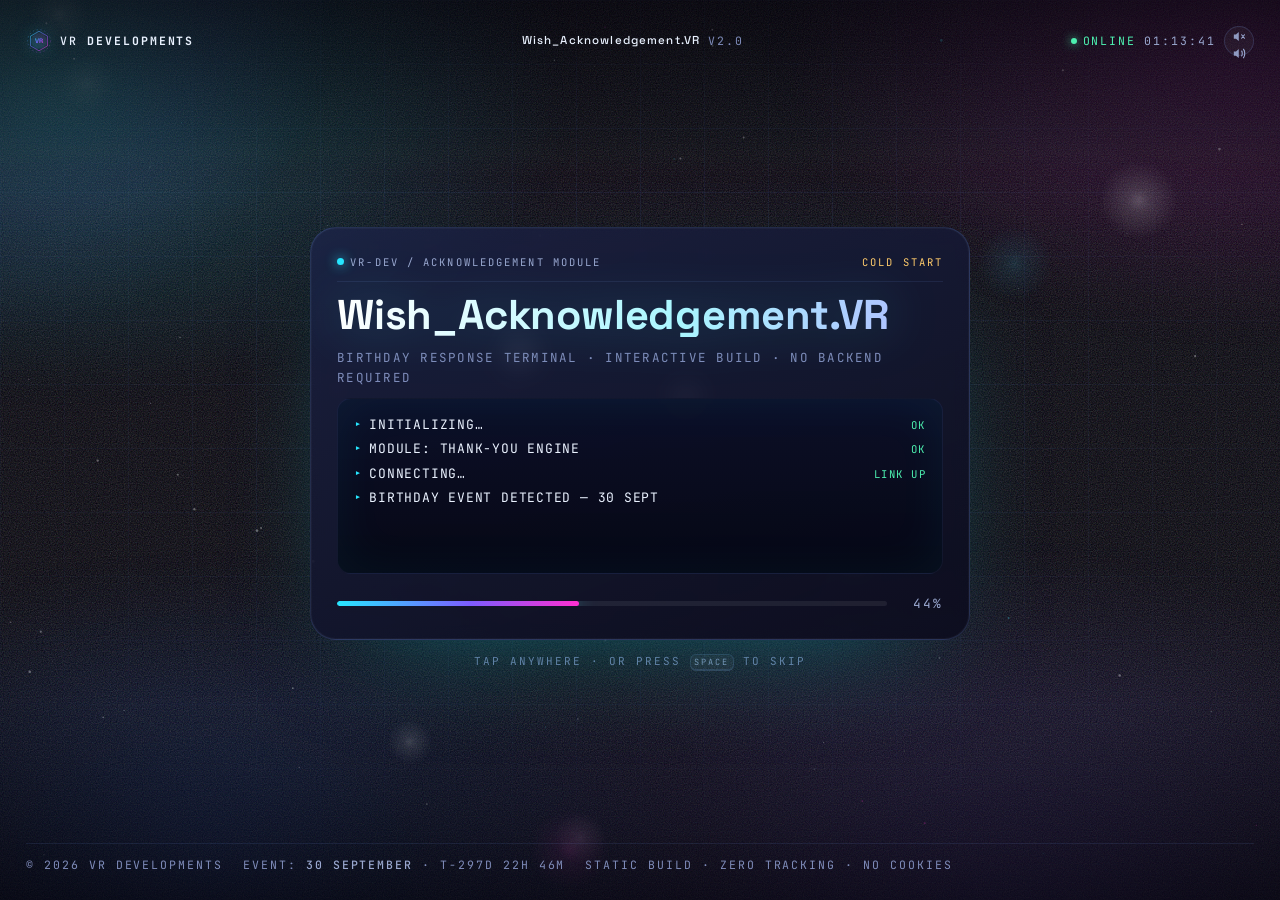
==== commit f346a8af: "Fixed Orientations" ====
--- a/Wish_Acknowledgement.VR.single-file.html
+++ b/Wish_Acknowledgement.VR.single-file.html
@@ -134,7 +134,6 @@
   height: 100%;
   overflow-x: clip;
   -webkit-text-size-adjust: 100%;
-  scrollbar-gutter: stable;
 }
 
 body {
@@ -700,13 +699,13 @@
   box-shadow: 0 0 10px var(--c-cyan);
 }
 
-.reveal__name-wrap { position: relative; max-width: 100%; padding: 0 clamp(2px, 1vw, 10px); overflow: hidden; }
+.reveal__name-wrap { position: relative; max-width: 100%; padding: .06em clamp(2px, 1vw, 10px) .14em; overflow: hidden; }
 
 .reveal__name {
   font-family: var(--font-display);
   font-weight: 700;
   font-size: clamp(2.3rem, 11.5vw, 7rem);
-  line-height: .98;
+  line-height: 1.08;
   letter-spacing: -.015em;
   max-width: 100%;
   overflow-wrap: anywhere;
@@ -1477,6 +1476,7 @@
   display: inline-flex;
   align-items: center;
   gap: .6em;
+  width: max-content;
   max-width: calc(100vw - 32px);
   padding: .7em 1.1em;
   border-radius: 999px;
@@ -3857,6 +3857,8 @@
   }
 })();
 
+
 </script>
 </body>
 </html>
+
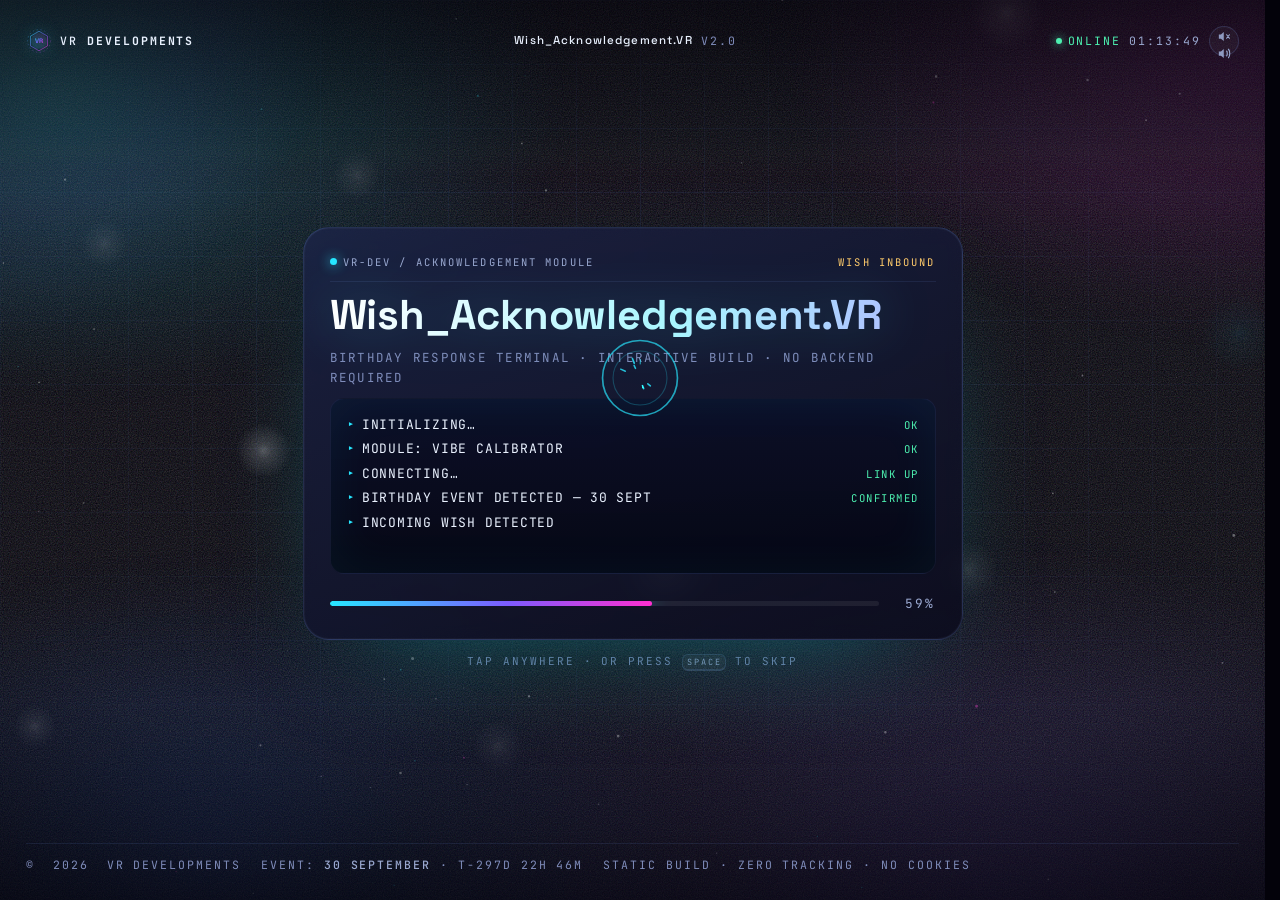
==== commit a0ad6cb5: "HMMA" ====
--- a/Wish_Acknowledgement.VR.single-file.html
+++ b/Wish_Acknowledgement.VR.single-file.html
@@ -10,7 +10,6 @@
 <meta name="viewport" content="width=device-width, initial-scale=1, viewport-fit=cover" />
 <title>Wish_Acknowledgement.VR</title>
 
-<!-- ── Meta ─────────────────────────────────────────────────────────────── -->
 <meta name="description" content="Wish_Acknowledgement.VR — an interactive acknowledgement terminal that logs your birthday wish. A VR Developments mini-project." />
 <meta name="author" content="Volam Rakshith · VR Developments" />
 <meta name="theme-color" content="#05030f" />
@@ -18,26 +17,19 @@
 <meta name="format-detection" content="telephone=no" />
 <meta name="robots" content="index, follow" />
 
-<!-- Open Graph / link preview (what friends see when the link is pasted in a chat)
-     The image path is relative — most modern clients resolve it against the page
-     URL. If your preview ever fails to render, replace it with the absolute
-     URL of your Pages site, e.g.
-     <meta property="og:image" content="https://YOUR-PAGES-URL/assets/img/og-cover.png" /> -->
 <meta property="og:type" content="website" />
 <meta property="og:site_name" content="VR Developments" />
 <meta property="og:title" content="Wish_Acknowledgement.VR" />
 <meta property="og:description" content="Incoming birthday wish detected. Activate the terminal and acknowledge it — signed, Volam Rakshith · VR Developments." />
+
 <meta name="twitter:card" content="summary_large_image" />
 <meta name="twitter:title" content="Wish_Acknowledgement.VR" />
 <meta name="twitter:description" content="Incoming birthday wish detected. Acknowledge it inside the terminal." />
 
-<!-- Installable web app (friends can add it to their home screen) -->
 <meta name="apple-mobile-web-app-title" content="Wish_Ack.VR" />
 
-<!-- Inline SVG favicon: no external asset, no 404s -->
 <link rel="icon" href="data:image/svg+xml,%3Csvg xmlns='http://www.w3.org/2000/svg' viewBox='0 0 64 64'%3E%3Crect width='64' height='64' rx='14' fill='%23060517'/%3E%3Cpath d='M32 9 53 21v22L32 55 11 43V21z' fill='none' stroke='%2327e6ff' stroke-width='3'/%3E%3Ctext x='32' y='41' font-family='monospace' font-size='21' font-weight='700' fill='%23ff2fd0' text-anchor='middle'%3EVR%3C/text%3E%3C/svg%3E" />
 
-<!-- Premium typography (optional: page degrades gracefully to system fonts) -->
 <link rel="preconnect" href="https://fonts.googleapis.com" />
 <link rel="preconnect" href="https://fonts.gstatic.com" crossorigin />
 <link rel="stylesheet" href="https://fonts.googleapis.com/css2?family=Space+Grotesk:wght@400;500;600;700&family=JetBrains+Mono:wght@400;500;700&display=swap" />
@@ -134,6 +126,7 @@
   height: 100%;
   overflow-x: clip;
   -webkit-text-size-adjust: 100%;
+  scrollbar-gutter: stable;
 }
 
 body {
@@ -185,6 +178,423 @@
 }
 
 .sprite { position: absolute; width: 0; height: 0; overflow: hidden; }
+
+
+/* ── FRIENDSHIP CALIBRATION SCENE (4 STAGES) ───────────────────────────── */
+
+.scene--calibrate {
+  --scene-col: 560px;
+}
+
+.panel--calibrate {
+  display: grid;
+  gap: clamp(14px, 2.2vh, 22px);
+  padding: clamp(22px, 4vw, 36px);
+  border: 1px solid var(--line);
+  border-radius: var(--r-xl);
+  background: var(--glass);
+  box-shadow:
+    0 0 0 1px rgba(255,255,255,.03) inset,
+    0 40px 120px -60px rgba(124,92,255,.55),
+    0 30px 90px -50px rgba(0,0,0,.9);
+  backdrop-filter: blur(14px) saturate(130%);
+  -webkit-backdrop-filter: blur(14px) saturate(130%);
+  text-align: center;
+}
+
+.calibrate__step-bar {
+  display: flex;
+  align-items: center;
+  justify-content: space-between;
+  width: 100%;
+}
+
+.calibrate__counter {
+  font-family: var(--font-mono);
+  font-size: 11px;
+  letter-spacing: .12em;
+  color: var(--c-cyan);
+}
+
+.calibrate__dots {
+  display: flex;
+  justify-content: center;
+  gap: 8px;
+  margin-top: -6px;
+}
+
+.calibrate__dot {
+  width: 24px;
+  height: 4px;
+  border-radius: 999px;
+  background: rgba(255,255,255,.15);
+  transition: all 280ms ease;
+}
+
+.calibrate__dot.is-active {
+  background: var(--c-cyan);
+  box-shadow: 0 0 10px var(--c-cyan);
+  width: 36px;
+}
+
+.calibrate__dot.is-done {
+  background: var(--c-green);
+}
+
+.calibrate__title {
+  font-family: var(--font-display);
+  font-size: clamp(1.2rem, 3.8vw, 1.85rem);
+  font-weight: 700;
+  letter-spacing: .05em;
+  color: var(--c-ink);
+  line-height: 1.15;
+}
+
+.calibrate__desc {
+  color: var(--c-dim);
+  font-size: clamp(12px, .6vw + 10px, 14px);
+  line-height: 1.45;
+  margin-top: -4px;
+}
+
+.calibrate__slider-box {
+  display: grid;
+  gap: 14px;
+  padding: clamp(16px, 2.5vh, 22px);
+  border: 1px solid var(--line-soft);
+  border-radius: var(--r-lg);
+  background: rgba(5,7,24,.6);
+}
+
+.calibrate__val-display {
+  display: flex;
+  justify-content: center;
+  align-items: baseline;
+  gap: 2px;
+}
+
+.calibrate__val-num {
+  font-family: var(--font-display);
+  font-size: clamp(2.4rem, 8vw, 3.8rem);
+  font-weight: 700;
+  line-height: 1;
+  color: var(--c-cyan);
+  text-shadow: 0 0 20px rgba(39,230,255,.45);
+  font-variant-numeric: tabular-nums;
+}
+
+.calibrate__val-unit {
+  font-family: var(--font-display);
+  font-size: 1.4rem;
+  color: var(--c-cyan-soft);
+}
+
+.calibrate__slider-track-wrap {
+  width: 100%;
+}
+
+.calibrate__slider {
+  -webkit-appearance: none;
+  appearance: none;
+  width: 100%;
+  height: 8px;
+  border-radius: 999px;
+  background: rgba(255,255,255,.12);
+  outline: none;
+  cursor: pointer;
+  transition: background 180ms ease;
+}
+
+.calibrate__slider::-webkit-slider-thumb {
+  -webkit-appearance: none;
+  appearance: none;
+  width: 24px;
+  height: 24px;
+  border-radius: 50%;
+  background: var(--c-cyan);
+  cursor: pointer;
+  box-shadow: 0 0 14px var(--c-cyan), 0 0 24px rgba(39,230,255,.6);
+  border: 2px solid #fff;
+  transition: transform 120ms ease, box-shadow 120ms ease;
+}
+
+.calibrate__slider::-webkit-slider-thumb:hover,
+.calibrate__slider::-webkit-slider-thumb:active {
+  transform: scale(1.18);
+  box-shadow: 0 0 20px var(--c-cyan), 0 0 35px rgba(255,47,208,.6);
+}
+
+.calibrate__slider::-moz-range-thumb {
+  width: 24px;
+  height: 24px;
+  border-radius: 50%;
+  background: var(--c-cyan);
+  cursor: pointer;
+  box-shadow: 0 0 14px var(--c-cyan);
+  border: 2px solid #fff;
+}
+
+.calibrate__range-labels {
+  display: flex;
+  justify-content: space-between;
+  font-family: var(--font-mono);
+  font-size: 10px;
+  color: var(--c-dim-2);
+  letter-spacing: .08em;
+}
+
+.calibrate__actions {
+  width: 100%;
+  display: flex;
+  justify-content: center;
+}
+
+/* ── FRIENDSHIP TEST SCENE ─────────────────────────────────────────────── */
+
+.scene--friendship {
+  --scene-col: 620px;
+}
+
+.panel--friendship {
+  text-align: center;
+  gap: clamp(12px, 2vh, 20px);
+}
+
+.friendship__title {
+  font-family: var(--font-display);
+  font-weight: 700;
+  font-size: clamp(1.15rem, 3.5vw + .25rem, 2rem);
+  line-height: 1.15;
+  letter-spacing: .05em;
+  text-transform: uppercase;
+  text-wrap: balance;
+  background: linear-gradient(
+    100deg,
+    #ffffff,
+    #a9f6ff 32%,
+    #d9c8ff 60%,
+    #ff9ad8 82%,
+    #ffffff
+  );
+  background-size: 200% 100%;
+  -webkit-background-clip: text;
+  background-clip: text;
+  color: transparent;
+  -webkit-text-fill-color: transparent;
+  filter: drop-shadow(0 0 24px rgba(39, 230, 255, .25));
+  animation: title-sheen 10s linear infinite;
+}
+
+.friendship__stats {
+  display: grid;
+  gap: clamp(9px, 1.5vh, 14px);
+  width: 100%;
+  text-align: left;
+}
+
+.friendship__stat {
+  display: grid;
+  gap: 6px;
+}
+
+.friendship__stat-head {
+  display: flex;
+  justify-content: space-between;
+  align-items: center;
+  gap: 12px;
+  font-family: var(--font-mono);
+  font-size: clamp(9.5px, .5vw + 8px, 11px);
+  letter-spacing: .1em;
+  text-transform: uppercase;
+  color: var(--c-dim);
+}
+
+.friendship__stat-head b {
+  color: var(--c-cyan);
+  font-weight: 700;
+  white-space: nowrap;
+}
+
+.friendship__bar {
+  width: 100%;
+  height: 7px;
+  border: 1px solid var(--line);
+  border-radius: 999px;
+  background: rgba(255, 255, 255, .035);
+  overflow: hidden;
+  box-shadow: inset 0 0 16px rgba(0, 0, 0, .4);
+}
+
+.friendship__bar span {
+  display: block;
+  width: var(--friendship-fill);
+  height: 100%;
+  border-radius: inherit;
+  background: linear-gradient(
+    90deg,
+    var(--c-cyan),
+    var(--c-violet),
+    var(--c-magenta)
+  );
+  box-shadow:
+    0 0 12px rgba(39, 230, 255, .65),
+    0 0 20px rgba(255, 47, 208, .3);
+  transform-origin: left;
+  animation: friendship-bar-in 900ms var(--ease) both;
+}
+
+@keyframes friendship-bar-in {
+  from {
+    transform: scaleX(0);
+    opacity: .35;
+  }
+  to {
+    transform: scaleX(1);
+    opacity: 1;
+  }
+}
+
+.friendship__strength {
+  display: flex;
+  align-items: center;
+  justify-content: space-between;
+  gap: 12px;
+  width: 100%;
+  padding: .8em 1em;
+  border-radius: var(--r-md);
+  border: 1px solid var(--line-soft);
+  background: rgba(6, 8, 24, .55);
+  font-family: var(--font-mono);
+  font-size: clamp(9px, .5vw + 7.5px, 11px);
+  letter-spacing: .12em;
+  text-transform: uppercase;
+  text-align: left;
+}
+
+.friendship__strength span {
+  color: var(--c-dim-2);
+}
+
+.friendship__strength strong {
+  color: var(--c-amber);
+  font-weight: 700;
+  text-align: right;
+}
+
+.friendship__result-label {
+  width: 100%;
+  color: var(--c-dim-2);
+  font-family: var(--font-mono);
+  font-size: clamp(9px, .5vw + 7.5px, 11px);
+  letter-spacing: .25em;
+  text-align: left;
+}
+
+.friendship__reveal {
+  display: grid;
+  gap: .45em;
+  width: 100%;
+  padding: clamp(12px, 2vh, 18px);
+  border-radius: var(--r-lg);
+  border: 1px solid rgba(77, 240, 176, .35);
+  background:
+    linear-gradient(
+      145deg,
+      rgba(77, 240, 176, .1),
+      rgba(39, 230, 255, .06),
+      rgba(255, 47, 208, .08)
+    );
+  box-shadow:
+    0 0 35px rgba(77, 240, 176, .12),
+    inset 0 0 30px rgba(77, 240, 176, .035);
+  font-family: var(--font-display);
+  text-align: center;
+  animation: friendship-reveal-in 650ms var(--ease) both;
+}
+
+.friendship__reveal span:first-child {
+  color: var(--c-dim);
+  font-size: clamp(.85rem, 2vw, 1rem);
+  letter-spacing: .12em;
+}
+
+.friendship__reveal span:nth-child(2) {
+  color: var(--c-amber);
+  font-size: clamp(.9rem, 2.2vw, 1.05rem);
+}
+
+.friendship__reveal strong {
+  color: var(--c-green);
+  font-size: clamp(1.05rem, 3vw, 1.45rem);
+  letter-spacing: .06em;
+  text-shadow: 0 0 22px rgba(77, 240, 176, .55);
+}
+
+@keyframes friendship-reveal-in {
+  from {
+    opacity: 0;
+    transform: translateY(14px) scale(.97);
+    filter: blur(8px);
+  }
+  to {
+    opacity: 1;
+    transform: none;
+    filter: none;
+  }
+}
+
+.friendship__cta {
+  margin-top: 2px;
+}
+
+.friendship__cta.is-testing {
+  pointer-events: none;
+}
+
+.friendship__cta.is-testing .cta__label {
+  animation: friendship-text-pulse 700ms steps(2, end) infinite;
+}
+
+@keyframes friendship-text-pulse {
+  50% { opacity: .55; }
+}
+
+.friendship__continue {
+  width: min(100%, 260px);
+}
+
+@media (max-width: 560px) {
+  .friendship__strength {
+    align-items: flex-start;
+    flex-direction: column;
+  }
+
+  .friendship__strength strong {
+    text-align: left;
+  }
+}
+
+@media (max-height: 620px) {
+  .friendship__stats {
+    gap: 6px;
+  }
+
+  .friendship__stat {
+    gap: 3px;
+  }
+
+  .friendship__bar {
+    height: 5px;
+  }
+
+  .friendship__strength {
+    padding: .55em .8em;
+  }
+
+  .friendship__reveal {
+    padding: 9px;
+  }
+}
 
 /* ── 03. BACKGROUND LAYERS ─────────────────────────────────────────────── */
 .bg { position: fixed; pointer-events: none; }
@@ -699,13 +1109,13 @@
   box-shadow: 0 0 10px var(--c-cyan);
 }
 
-.reveal__name-wrap { position: relative; max-width: 100%; padding: .06em clamp(2px, 1vw, 10px) .14em; overflow: hidden; }
+.reveal__name-wrap { position: relative; max-width: 100%; padding: 0 clamp(2px, 1vw, 10px); overflow: hidden; }
 
 .reveal__name {
   font-family: var(--font-display);
   font-weight: 700;
   font-size: clamp(2.3rem, 11.5vw, 7rem);
-  line-height: 1.08;
+  line-height: .98;
   letter-spacing: -.015em;
   max-width: 100%;
   overflow-wrap: anywhere;
@@ -1476,7 +1886,6 @@
   display: inline-flex;
   align-items: center;
   gap: .6em;
-  width: max-content;
   max-width: calc(100vw - 32px);
   padding: .7em 1.1em;
   border-radius: 999px;
@@ -1676,9 +2085,6 @@
 
 <body>
 
-<!-- ══════════════════════════════════════════════════════════════════════
-     AMBIENT BACKGROUND LAYERS  (cheap CSS layers + 2 canvases)
-     ══════════════════════════════════════════════════════════════════════ -->
 <div class="bg bg--grid" aria-hidden="true"></div>
 <div class="bg bg--aurora" aria-hidden="true"></div>
 <div class="bg bg--spot" id="bg-spot" aria-hidden="true"></div>
@@ -1689,9 +2095,6 @@
 <canvas id="fx-front" class="bg bg--canvas bg--canvas-front" aria-hidden="true"></canvas>
 <div class="flash" id="flash" aria-hidden="true"></div>
 
-<!-- ══════════════════════════════════════════════════════════════════════
-     SVG SPRITE — VR Developments mark (no external assets required)
-     ══════════════════════════════════════════════════════════════════════ -->
 <svg class="sprite" aria-hidden="true" focusable="false" width="0" height="0">
   <defs>
     <linearGradient id="vrGrad" x1="0" y1="0" x2="1" y2="1">
@@ -1699,6 +2102,7 @@
       <stop offset="50%" stop-color="#7c5cff" />
       <stop offset="100%" stop-color="#ff2fd0" />
     </linearGradient>
+
     <linearGradient id="vrGradSoft" x1="0" y1="1" x2="1" y2="0">
       <stop offset="0%" stop-color="#27e6ff" stop-opacity=".25" />
       <stop offset="100%" stop-color="#ff2fd0" stop-opacity=".25" />
@@ -1709,19 +2113,37 @@
         <circle cx="80" cy="80" r="70" fill="none" stroke="url(#vrGrad)" stroke-width="1.4"
                 stroke-dasharray="9 15" opacity=".75" />
       </g>
+
       <g class="vr-mark__ring-inner">
         <circle cx="80" cy="80" r="58" fill="none" stroke="#27e6ff" stroke-width="1"
                 stroke-dasharray="2 9" opacity=".45" />
       </g>
+
       <circle cx="80" cy="80" r="48" fill="url(#vrGradSoft)" opacity=".55" />
-      <path class="vr-mark__hex" d="M80 20 L132 50 V110 L80 140 L28 110 V50 Z"
-            fill="none" stroke="url(#vrGrad)" stroke-width="2.6"
+
+      <path class="vr-mark__hex"
+            d="M80 20 L132 50 V110 L80 140 L28 110 V50 Z"
+            fill="none"
+            stroke="url(#vrGrad)"
+            stroke-width="2.6"
             stroke-linejoin="round" />
-      <path class="vr-mark__hex-glint" d="M28 50 L80 80 L132 50" fill="none"
-            stroke="url(#vrGrad)" stroke-width="1.2" opacity=".5" />
-      <path class="vr-mark__hex-glint" d="M80 80 V140" fill="none"
-            stroke="url(#vrGrad)" stroke-width="1.2" opacity=".5" />
+
+      <path class="vr-mark__hex-glint"
+            d="M28 50 L80 80 L132 50"
+            fill="none"
+            stroke="url(#vrGrad)"
+            stroke-width="1.2"
+            opacity=".5" />
+
+      <path class="vr-mark__hex-glint"
+            d="M80 80 V140"
+            fill="none"
+            stroke="url(#vrGrad)"
+            stroke-width="1.2"
+            opacity=".5" />
+
       <text class="vr-mark__mono" x="80" y="93" text-anchor="middle">VR</text>
+
       <g class="vr-mark__orbit">
         <circle cx="80" cy="10" r="3.4" fill="#27e6ff" />
       </g>
@@ -1729,34 +2151,56 @@
 
     <symbol id="ic-sound-on" viewBox="0 0 24 24">
       <path d="M4 9h3l4-3.5v13L7 15H4z" fill="currentColor" opacity=".9" />
-      <path d="M15 8.5c1.2 1 1.2 6 0 7M17.6 6c2.4 2.2 2.4 9.8 0 12" fill="none"
-            stroke="currentColor" stroke-width="1.6" stroke-linecap="round" />
+      <path d="M15 8.5c1.2 1 1.2 6 0 7M17.6 6c2.4 2.2 2.4 9.8 0 12"
+            fill="none"
+            stroke="currentColor"
+            stroke-width="1.6"
+            stroke-linecap="round" />
     </symbol>
+
     <symbol id="ic-sound-off" viewBox="0 0 24 24">
       <path d="M4 9h3l4-3.5v13L7 15H4z" fill="currentColor" opacity=".9" />
-      <path d="M15 9.5l4 5m0-5l-4 5" fill="none" stroke="currentColor"
-            stroke-width="1.6" stroke-linecap="round" />
+      <path d="M15 9.5l4 5m0-5l-4 5"
+            fill="none"
+            stroke="currentColor"
+            stroke-width="1.6"
+            stroke-linecap="round" />
     </symbol>
   </defs>
 </svg>
 
-<!-- ══════════════════════════════════════════════════════════════════════
-     APP SHELL
-     ══════════════════════════════════════════════════════════════════════ -->
 <div class="shell" id="shell">
 
-  <!-- ── TOP HUD ─────────────────────────────────────────────────────── -->
   <header class="hud hud--top">
     <div class="hud__group">
       <span class="hud__mark" aria-hidden="true">
-        <!-- Inline (not <use>) so the CSS keyframes can drive the rings -->
         <svg viewBox="0 0 160 160" focusable="false">
-          <g class="vr-mark__ring-outer"><circle cx="80" cy="80" r="70" fill="none" stroke="url(#vrGrad)" stroke-width="2" stroke-dasharray="9 15" opacity=".8"/></g>
-          <circle cx="80" cy="80" r="48" fill="url(#vrGradSoft)" opacity=".5"/>
-          <path class="vr-mark__hex" d="M80 20 L132 50 V110 L80 140 L28 110 V50 Z" fill="none" stroke="url(#vrGrad)" stroke-width="3.4" stroke-linejoin="round"/>
-          <text class="vr-mark__mono" x="80" y="93" text-anchor="middle">VR</text>
+          <g class="vr-mark__ring-outer">
+            <circle cx="80" cy="80" r="70" fill="none"
+                    stroke="url(#vrGrad)"
+                    stroke-width="2"
+                    stroke-dasharray="9 15"
+                    opacity=".8"/>
+          </g>
+
+          <circle cx="80" cy="80" r="48"
+                  fill="url(#vrGradSoft)"
+                  opacity=".5"/>
+
+          <path class="vr-mark__hex"
+                d="M80 20 L132 50 V110 L80 140 L28 110 V50 Z"
+                fill="none"
+                stroke="url(#vrGrad)"
+                stroke-width="3.4"
+                stroke-linejoin="round"/>
+
+          <text class="vr-mark__mono"
+                x="80"
+                y="93"
+                text-anchor="middle">VR</text>
         </svg>
       </span>
+
       <span class="hud__brand">
         <span class="hud__brand-full">VR&nbsp;<b>DEVELOPMENTS</b></span>
         <span class="hud__brand-short">VR&nbsp;<b>DEV</b></span>
@@ -1769,201 +2213,734 @@
     </div>
 
     <div class="hud__group hud__group--end">
-      <span class="hud__live" title="System online"><i class="hud__dot"></i><span class="hud__live-txt">ONLINE</span></span>
-      <span class="hud__clock" id="hud-clock" title="Your local time">--:--:--</span>
-      <button type="button" class="icon-btn" id="btn-sound" aria-pressed="false"
-              title="Sound is off by default" aria-label="Toggle sound effects">
-        <svg class="icon-btn__ic icon-btn__ic--off" viewBox="0 0 24 24" aria-hidden="true"><use href="#ic-sound-off" /></svg>
-        <svg class="icon-btn__ic icon-btn__ic--on" viewBox="0 0 24 24" aria-hidden="true"><use href="#ic-sound-on" /></svg>
+      <span class="hud__live">
+        <i class="hud__dot"></i>
+        <span class="hud__live-txt">ONLINE</span>
+      </span>
+
+      <span class="hud__clock"
+            id="hud-clock"
+            title="Your local time">--:--:--</span>
+
+      <button type="button"
+              class="icon-btn"
+              id="btn-sound"
+              aria-pressed="false"
+              title="Sound is off by default"
+              aria-label="Toggle sound effects">
+
+        <svg class="icon-btn__ic icon-btn__ic--off"
+             viewBox="0 0 24 24"
+             aria-hidden="true">
+          <use href="#ic-sound-off" />
+        </svg>
+
+        <svg class="icon-btn__ic icon-btn__ic--on"
+             viewBox="0 0 24 24"
+             aria-hidden="true">
+          <use href="#ic-sound-on" />
+        </svg>
       </button>
-      <button type="button" class="ghost-btn" id="btn-skip" hidden>SKIP INTRO</button>
+
+      <button type="button"
+              class="ghost-btn"
+              id="btn-skip"
+              hidden>
+        SKIP INTRO
+      </button>
     </div>
   </header>
 
-  <!-- ── STAGE (all scenes live here, absolutely stacked) ────────────── -->
   <main class="stage" id="stage">
 
-    <!-- ── SCENE 1 : SYSTEM INITIALIZATION ──────────────────────────── -->
-    <section class="scene scene--boot is-active" id="scene-boot" data-scene="boot" aria-label="System initialization">
-
-     <div class="boot__stack">
-      <!-- 1a. boot log -->
-      <div class="boot" id="boot-view-log">
-        <div class="boot__bar">
-          <span class="boot__bar-dot"></span>
-          <span class="boot__bar-title">VR-DEV / ACKNOWLEDGEMENT MODULE</span>
-          <span class="boot__bar-state" id="boot-state">COLD START</span>
+    <!-- SCENE 1 : SYSTEM INITIALIZATION -->
+    <section class="scene scene--boot is-active"
+             id="scene-boot"
+             data-scene="boot"
+             aria-label="System initialization">
+
+      <div class="boot__stack">
+
+        <div class="boot" id="boot-view-log">
+
+          <div class="boot__bar">
+            <span class="boot__bar-dot"></span>
+            <span class="boot__bar-title">
+              VR-DEV / ACKNOWLEDGEMENT MODULE
+            </span>
+            <span class="boot__bar-state"
+                  id="boot-state">
+              COLD START
+            </span>
+          </div>
+
+          <h1 class="boot__title glitch"
+              data-text="Wish_Acknowledgement.VR">
+            Wish_Acknowledgement.VR
+          </h1>
+
+          <p class="boot__sub">
+            Birthday Response Terminal · Interactive Build · No Backend Required
+          </p>
+
+          <ul class="log"
+              id="boot-log"
+              aria-live="off"></ul>
+
+          <div class="progress">
+            <div class="progress__track">
+              <span class="progress__fill"
+                    id="boot-bar"></span>
+            </div>
+
+            <span class="progress__pct"
+                  id="boot-pct">
+              0%
+            </span>
+          </div>
         </div>
 
-        <h1 class="boot__title glitch" data-text="Wish_Acknowledgement.VR">Wish_Acknowledgement.VR</h1>
-        <p class="boot__sub">Birthday Response Terminal · Interactive Build · No Backend Required</p>
-
-        <ul class="log" id="boot-log" aria-live="off"></ul>
-
-        <div class="progress">
-          <div class="progress__track"><span class="progress__fill" id="boot-bar"></span></div>
-          <span class="progress__pct" id="boot-pct">0%</span>
+        <div class="reveal"
+             id="boot-view-name"
+             aria-hidden="true">
+
+          <span class="reveal__eyebrow">
+            <i></i>SENDER IDENTIFIED
+          </span>
+
+          <div class="reveal__name-wrap">
+            <h2 class="reveal__name glitch"
+                id="reveal-name"
+                data-text="">—</h2>
+
+            <span class="reveal__sweep"
+                  aria-hidden="true"></span>
+          </div>
+
+          <p class="reveal__line"
+             id="reveal-line">
+            Access granted. Preparing acknowledgement interface…
+          </p>
+
+          <div class="reveal__chips">
+            <span class="chip">MATCH: 100%</span>
+            <span class="chip">ENCRYPTION: OFF (BIRTHDAY)</span>
+          </div>
         </div>
+
       </div>
 
-      <!-- 1b. identity reveal (cross-fades over the log) -->
-      <div class="reveal" id="boot-view-name" aria-hidden="true">
-        <span class="reveal__eyebrow"><i></i>SENDER IDENTIFIED</span>
-        <div class="reveal__name-wrap">
-          <h2 class="reveal__name glitch" id="reveal-name" data-text="">—</h2>
-          <span class="reveal__sweep" aria-hidden="true"></span>
+      <p class="boot__hint"
+         id="boot-hint">
+        Tap anywhere
+        <span class="kbd-hint">
+          · or press <kbd>SPACE</kbd>
+        </span>
+        to skip
+      </p>
+    </section>
+
+
+    <!-- SCENE 2 : WISH DETECTED -->
+    <section class="scene scene--detect"
+             id="scene-detect"
+             data-scene="detect"
+             aria-label="Incoming birthday wish detected">
+
+      <div class="panel panel--wish"
+           id="wish-panel">
+
+        <div class="panel__corner panel__corner--tl"
+             aria-hidden="true"></div>
+
+        <div class="panel__corner panel__corner--tr"
+             aria-hidden="true"></div>
+
+        <div class="panel__corner panel__corner--bl"
+             aria-hidden="true"></div>
+
+        <div class="panel__corner panel__corner--br"
+             aria-hidden="true"></div>
+
+        <span class="pill pill--live">
+          <i></i>INCOMING TRANSMISSION
+        </span>
+
+        <h2 class="wish__title">
+          BIRTHDAY WISH DETECTED
+        </h2>
+
+        <div class="sender">
+          <span class="sender__label">SENDER</span>
+
+          <span class="sender__name glitch"
+                data-name-slot
+                data-text="">—</span>
         </div>
-        <p class="reveal__line" id="reveal-line">Access granted. Preparing acknowledgement interface…</p>
-        <div class="reveal__chips">
-          <span class="chip">MATCH: 100%</span>
-          <span class="chip">ENCRYPTION: OFF (BIRTHDAY)</span>
-        </div>
+
+        <ul class="readout"
+            id="wish-readout"></ul>
+
+        <button type="button"
+                class="cta"
+                id="btn-acknowledge">
+
+          <span class="cta__ring"
+                aria-hidden="true"></span>
+
+          <span class="cta__halo"
+                aria-hidden="true"></span>
+
+          <span class="cta__inner">
+
+            <span class="cta__label"
+                  data-label="ACKNOWLEDGE WISH">
+              ACKNOWLEDGE WISH
+            </span>
+
+            <span class="cta__sub">
+              Tap to process
+              <span class="kbd-hint">
+                · or press <kbd>SPACE</kbd>
+              </span>
+            </span>
+
+          </span>
+        </button>
+
+        <p class="panel__foot">
+          Everything runs locally in your browser.
+          Nothing is stored, tracked, or uploaded — except the wish.
+          That is archived forever.
+        </p>
       </div>
-     </div>
-
-      <p class="boot__hint" id="boot-hint">Tap anywhere<span class="kbd-hint"> · or press <kbd>SPACE</kbd></span> to skip</p>
     </section>
 
-    <!-- ── SCENE 2 : WISH DETECTED ──────────────────────────────────── -->
-    <section class="scene scene--detect" id="scene-detect" data-scene="detect" aria-label="Incoming birthday wish detected">
-      <div class="panel panel--wish" id="wish-panel">
+
+    <!-- SCENE 3 : FRIENDSHIP CALIBRATION (4 STAGES) -->
+    <section class="scene scene--calibrate"
+             id="scene-calibrate"
+             data-scene="calibrate"
+             aria-label="Friendship calibration input">
+
+      <div class="panel panel--calibrate" id="calibrate-panel">
         <div class="panel__corner panel__corner--tl" aria-hidden="true"></div>
         <div class="panel__corner panel__corner--tr" aria-hidden="true"></div>
         <div class="panel__corner panel__corner--bl" aria-hidden="true"></div>
         <div class="panel__corner panel__corner--br" aria-hidden="true"></div>
 
-        <span class="pill pill--live"><i></i>INCOMING TRANSMISSION</span>
-
-        <h2 class="wish__title">BIRTHDAY WISH DETECTED</h2>
-
-        <div class="sender">
-          <span class="sender__label">SENDER</span>
-          <span class="sender__name glitch" data-name-slot data-text="">—</span>
+        <div class="calibrate__step-bar">
+          <span class="pill pill--live"><i></i>PARAMETER CALIBRATION</span>
+          <span class="calibrate__counter" id="cal-step-indicator">STAGE 1 / 4</span>
         </div>
 
-        <ul class="readout" id="wish-readout"></ul>
-
-        <button type="button" class="cta" id="btn-acknowledge">
-          <span class="cta__ring" aria-hidden="true"></span>
-          <span class="cta__halo" aria-hidden="true"></span>
-          <span class="cta__inner">
-            <span class="cta__label" data-label="ACKNOWLEDGE WISH">ACKNOWLEDGE WISH</span>
-            <span class="cta__sub">Tap to process<span class="kbd-hint"> · or press <kbd>SPACE</kbd></span></span>
-          </span>
-        </button>
-
-        <p class="panel__foot">
-          Everything runs locally in your browser. Nothing is stored, tracked, or uploaded — except the wish. That is archived forever.
-        </p>
-      </div>
-    </section>
-
-    <!-- ── SCENE 3 : ACKNOWLEDGED ───────────────────────────────────── -->
-    <section class="scene scene--result" id="scene-result" data-scene="result" aria-label="Wish acknowledged">
-      <div class="panel panel--result">
-        <div class="stamp" id="result-stamp" aria-hidden="true">
-          <svg viewBox="0 0 120 120"><circle cx="60" cy="60" r="52" /><path d="M36 62l16 16 32-34" /></svg>
+        <div class="calibrate__dots" id="cal-dots">
+          <span class="calibrate__dot is-active"></span>
+          <span class="calibrate__dot"></span>
+          <span class="calibrate__dot"></span>
+          <span class="calibrate__dot"></span>
         </div>
 
-        <h2 class="result__title glitch" id="result-title" data-text="WISH ACKNOWLEDGED">WISH ACKNOWLEDGED</h2>
-
-        <p class="result__line">
-          <b data-name-slot>—</b>, your birthday wish has been successfully received.
-        </p>
-
-        <div class="terminal">
-          <div class="terminal__bar">
-            <span class="terminal__bar-dot"></span>
-            <span class="terminal__bar-label">RECEIPT · WISH_LOG.TXT</span>
-            <span class="terminal__bar-id" id="receipt-id">VR-0000-0000</span>
+        <h2 class="calibrate__title" id="cal-title">FRIENDSHIP LEVEL</h2>
+        <p class="calibrate__desc" id="cal-desc">Estimate our relationship baseline connection.</p>
+
+        <div class="calibrate__slider-box">
+          <div class="calibrate__val-display">
+            <span class="calibrate__val-num" id="cal-val-display">85</span>
+            <span class="calibrate__val-unit">%</span>
           </div>
-          <ul class="status" id="status-list"></ul>
+
+          <div class="calibrate__slider-track-wrap">
+            <input type="range" class="calibrate__slider" id="cal-slider" min="0" max="100" value="85" step="1" aria-label="Calibrate percentage" />
+          </div>
+
+          <div class="calibrate__range-labels">
+            <span>0%</span>
+            <span>50%</span>
+            <span>100%</span>
+          </div>
         </div>
 
-        <div class="actions">
-          <button type="button" class="btn btn--primary" id="btn-continue">
-            <span class="btn__label">CONTINUE</span><span class="btn__arrow" aria-hidden="true">▸</span>
+        <div class="actions calibrate__actions">
+          <button type="button" class="btn btn--primary" id="btn-calibrate-next">
+            <span class="btn__label" id="cal-btn-label">NEXT PARAMETER</span>
+            <span class="btn__arrow" aria-hidden="true">▸</span>
           </button>
-          <button type="button" class="btn btn--ghost" id="btn-replay-a">REPLAY</button>
         </div>
       </div>
     </section>
 
-    <!-- ── SCENE 4 : FINAL / SIGN-OFF ───────────────────────────────── -->
-    <section class="scene scene--final" id="scene-final" data-scene="final" aria-label="Acknowledgement complete">
+    <!-- SCENE 3 : FRIENDSHIP TEST -->
+    <section class="scene scene--friendship"
+             id="scene-friendship"
+             data-scene="friendship"
+             aria-label="Friendship test">
+
+      <div class="panel panel--friendship"
+           id="friendship-panel">
+
+        <div class="panel__corner panel__corner--tl"
+             aria-hidden="true"></div>
+
+        <div class="panel__corner panel__corner--tr"
+             aria-hidden="true"></div>
+
+        <div class="panel__corner panel__corner--bl"
+             aria-hidden="true"></div>
+
+        <div class="panel__corner panel__corner--br"
+             aria-hidden="true"></div>
+
+        <span class="pill pill--live friendship__pill">
+          <i></i>RELATIONSHIP ANALYSIS
+        </span>
+
+        <h2 class="friendship__title">
+          SCANNING RELATIONSHIP DATA...
+        </h2>
+
+        <div class="friendship__scanline"
+             aria-hidden="true"></div>
+
+        <div class="friendship__stats">
+
+          <div class="friendship__stat"
+               data-score="100">
+
+            <div class="friendship__stat-head">
+              <span>Friendship Level</span>
+              <strong class="friendship__value">0%</strong>
+            </div>
+
+            <div class="friendship__bar">
+              <span class="friendship__fill"></span>
+            </div>
+          </div>
+
+
+          <div class="friendship__stat"
+               data-score="92">
+
+            <div class="friendship__stat-head">
+              <span>Chaos Compatibility</span>
+              <strong class="friendship__value">0%</strong>
+            </div>
+
+            <div class="friendship__bar">
+              <span class="friendship__fill"></span>
+            </div>
+          </div>
+
+
+          <div class="friendship__stat"
+               data-score="100">
+
+            <div class="friendship__stat-head">
+              <span>Trust Level</span>
+              <strong class="friendship__value">0%</strong>
+            </div>
+
+            <div class="friendship__bar">
+              <span class="friendship__fill"></span>
+            </div>
+          </div>
+
+
+          <div class="friendship__stat"
+               data-score="100">
+
+            <div class="friendship__stat-head">
+              <span>Birthday Support</span>
+              <strong class="friendship__value">0%</strong>
+            </div>
+
+            <div class="friendship__bar">
+              <span class="friendship__fill"></span>
+            </div>
+          </div>
+
+        </div>
+
+        <div class="friendship__strength">
+          <span>Friendship Strength</span>
+
+          <strong id="friendship-strength">
+            NOT TESTED YET
+          </strong>
+        </div>
+
+        <div class="friendship__status"
+             id="friendship-status">
+          SYSTEM READY · WAITING FOR TEST
+        </div>
+
+        <div class="actions friendship__actions">
+
+          <button type="button"
+                  class="btn btn--primary"
+                  id="btn-test-friendship">
+
+            <span class="btn__label">
+              TEST FRIENDSHIP
+            </span>
+
+            <span class="btn__arrow"
+                  aria-hidden="true">
+              ▸
+            </span>
+          </button>
+
+        </div>
+      </div>
+    </section>
+
+
+    <!-- SCENE 4 : FRIENDSHIP REVEAL -->
+    <section class="scene scene--friendship-reveal"
+             id="scene-friendship-reveal"
+             data-scene="friendship-reveal"
+             aria-label="Friendship test result">
+
+      <div class="panel panel--friendship-reveal"
+           id="friendship-reveal">
+
+        <div class="friendship-reveal__scan"
+             aria-hidden="true"></div>
+
+        <div class="friendship-reveal__terminal">
+          <span>RELATIONSHIP TEST</span>
+          <span>RESULT: CLASSIFIED</span>
+        </div>
+
+        <h2 class="friendship-reveal__title">
+          NO TEST NEEDED.
+        </h2>
+
+        <p class="friendship-reveal__joke">
+          JUST KIDDING 😁
+        </p>
+
+        <p class="friendship-reveal__final">
+          WE'RE BEST FRIENDS. 🫂
+        </p>
+
+        <div class="friendship-reveal__pulse"
+             aria-hidden="true">
+          <span></span>
+          <span></span>
+          <span></span>
+        </div>
+
+        <div class="actions friendship-reveal__actions">
+
+          <button type="button"
+                  class="btn btn--primary"
+                  id="btn-friendship-continue">
+
+            <span class="btn__label">
+              CONTINUE
+            </span>
+
+            <span class="btn__arrow"
+                  aria-hidden="true">
+              ▸
+            </span>
+          </button>
+
+        </div>
+      </div>
+    </section>
+
+
+    <!-- SCENE 5 : ACKNOWLEDGED / RECEIPT -->
+    <section class="scene scene--result"
+             id="scene-result"
+             data-scene="result"
+             aria-label="Wish acknowledged">
+
+      <div class="panel panel--result">
+
+        <div class="stamp"
+             id="result-stamp"
+             aria-hidden="true">
+
+          <svg viewBox="0 0 120 120">
+            <circle cx="60"
+                    cy="60"
+                    r="52" />
+
+            <path d="M36 62l16 16 32-34" />
+          </svg>
+        </div>
+
+        <h2 class="result__title glitch"
+            id="result-title"
+            data-text="WISH ACKNOWLEDGED">
+          WISH ACKNOWLEDGED
+        </h2>
+
+        <p class="result__line">
+          <b data-name-slot>—</b>,
+          your birthday wish has been successfully received.
+        </p>
+
+        <div class="terminal">
+
+          <div class="terminal__bar">
+            <span class="terminal__bar-dot"></span>
+
+            <span class="terminal__bar-label">
+              RECEIPT · WISH_LOG.TXT
+            </span>
+
+            <span class="terminal__bar-id"
+                  id="receipt-id">
+              VR-0000-0000
+            </span>
+          </div>
+
+          <ul class="status"
+              id="status-list"></ul>
+        </div>
+
+        <div class="actions">
+
+          <button type="button"
+                  class="btn btn--primary"
+                  id="btn-continue">
+
+            <span class="btn__label">
+              CONTINUE
+            </span>
+
+            <span class="btn__arrow"
+                  aria-hidden="true">
+              ▸
+            </span>
+          </button>
+
+          <button type="button"
+                  class="btn btn--ghost"
+                  id="btn-replay-a">
+            REPLAY
+          </button>
+
+        </div>
+      </div>
+    </section>
+
+
+    <!-- SCENE 6 : FINAL / SIGN-OFF -->
+    <section class="scene scene--final"
+             id="scene-final"
+             data-scene="final"
+             aria-label="Acknowledgement complete">
+
       <div class="final">
-        <span class="final__eyebrow">TRANSMISSION COMPLETE</span>
-        <h2 class="final__title">Wish Acknowledgement Complete.</h2>
+
+        <span class="final__eyebrow">
+          TRANSMISSION COMPLETE
+        </span>
+
+        <h2 class="final__title">
+          Wish Acknowledgement Complete.
+        </h2>
 
         <div class="card">
+
           <div class="signature">
-            <span class="signature__label">SIGNED BY</span>
-            <span class="signature__name glitch" data-text="Volam Rakshith">Volam Rakshith</span>
-            <span class="signature__role">ROLE: BIRTHDAY HUMAN · OPERATING SINCE 30 SEPTEMBER</span>
+
+            <span class="signature__label">
+              SIGNED BY
+            </span>
+
+            <span class="signature__name glitch"
+                  data-text="Volam Rakshith">
+              Volam Rakshith
+            </span>
+
+            <span class="signature__role">
+              ROLE: DEVELOPER / B-DAY BOY · OPERATING SINCE 30 SEPTEMBER
+            </span>
+
           </div>
 
-          <div class="divider" aria-hidden="true"></div>
+          <div class="divider"
+               aria-hidden="true"></div>
 
           <div class="vrbrand">
-            <span class="vrbrand__mark" role="img" aria-label="VR Developments logo">
-              <svg viewBox="0 0 160 160" focusable="false">
+
+            <span class="vrbrand__mark"
+                  role="img"
+                  aria-label="VR Developments logo">
+
+              <svg viewBox="0 0 160 160"
+                   focusable="false">
+
                 <g class="vr-mark__ring-outer">
-                  <circle cx="80" cy="80" r="70" fill="none" stroke="url(#vrGrad)" stroke-width="1.6" stroke-dasharray="9 15" opacity=".8"/>
+                  <circle cx="80"
+                          cy="80"
+                          r="70"
+                          fill="none"
+                          stroke="url(#vrGrad)"
+                          stroke-width="1.6"
+                          stroke-dasharray="9 15"
+                          opacity=".8"/>
                 </g>
+
                 <g class="vr-mark__ring-inner">
-                  <circle cx="80" cy="80" r="58" fill="none" stroke="#27e6ff" stroke-width="1.1" stroke-dasharray="2 9" opacity=".5"/>
+                  <circle cx="80"
+                          cy="80"
+                          r="58"
+                          fill="none"
+                          stroke="#27e6ff"
+                          stroke-width="1.1"
+                          stroke-dasharray="2 9"
+                          opacity=".5"/>
                 </g>
-                <circle class="vr-mark__core-pulse" cx="80" cy="80" r="48" fill="url(#vrGradSoft)" opacity=".55"/>
-                <path class="vr-mark__hex" d="M80 20 L132 50 V110 L80 140 L28 110 V50 Z" fill="none" stroke="url(#vrGrad)" stroke-width="2.6" stroke-linejoin="round"/>
-                <path class="vr-mark__hex-glint" d="M28 50 L80 80 L132 50" fill="none" stroke="url(#vrGrad)" stroke-width="1.2" opacity=".5"/>
-                <path class="vr-mark__hex-glint" d="M80 80 V140" fill="none" stroke="url(#vrGrad)" stroke-width="1.2" opacity=".5"/>
-                <text class="vr-mark__mono" x="80" y="93" text-anchor="middle">VR</text>
-                <g class="vr-mark__orbit"><circle cx="80" cy="10" r="3.4" fill="#27e6ff"/></g>
+
+                <circle class="vr-mark__core-pulse"
+                        cx="80"
+                        cy="80"
+                        r="48"
+                        fill="url(#vrGradSoft)"
+                        opacity=".55"/>
+
+                <path class="vr-mark__hex"
+                      d="M80 20 L132 50 V110 L80 140 L28 110 V50 Z"
+                      fill="none"
+                      stroke="url(#vrGrad)"
+                      stroke-width="2.6"
+                      stroke-linejoin="round"/>
+
+                <path class="vr-mark__hex-glint"
+                      d="M28 50 L80 80 L132 50"
+                      fill="none"
+                      stroke="url(#vrGrad)"
+                      stroke-width="1.2"
+                      opacity=".5"/>
+
+                <path class="vr-mark__hex-glint"
+                      d="M80 80 V140"
+                      fill="none"
+                      stroke="url(#vrGrad)"
+                      stroke-width="1.2"
+                      opacity=".5"/>
+
+                <text class="vr-mark__mono"
+                      x="80"
+                      y="93"
+                      text-anchor="middle">
+                  VR
+                </text>
+
+                <g class="vr-mark__orbit">
+                  <circle cx="80"
+                          cy="10"
+                          r="3.4"
+                          fill="#27e6ff"/>
+                </g>
+
               </svg>
             </span>
+
             <div class="vrbrand__text">
-              <span class="vrbrand__name"><b>VR</b> DEVELOPMENTS</span>
-              <span class="vrbrand__tag">MINI-PROJECTS · INTERACTIVE WEB · THINGS THAT GLOW</span>
+              <span class="vrbrand__name">
+                <b>VR</b> DEVELOPMENTS
+              </span>
+
+              <span class="vrbrand__tag">
+                MINI-PROJECTS · INTERACTIVE WEB · THINGS THAT GLOW
+              </span>
             </div>
           </div>
         </div>
 
         <div class="actions">
-          <button type="button" class="btn btn--primary" id="btn-copy">
-            <span class="btn__label">COPY RECEIPT</span>
+
+          <button type="button"
+                  class="btn btn--primary"
+                  id="btn-copy">
+
+            <span class="btn__label">
+              COPY RECEIPT
+            </span>
           </button>
-          <button type="button" class="btn btn--ghost" id="btn-replay-b">REPLAY EXPERIENCE</button>
+
+          <button type="button"
+                  class="btn btn--ghost"
+                  id="btn-replay-b">
+            REPLAY EXPERIENCE
+          </button>
+
         </div>
 
         <p class="final__foot">
-          Wish_Acknowledgement.VR · a <b>VR Developments</b> mini-project · static build, hosted free
-          <span class="final__sep" aria-hidden="true">·</span>
-          <span class="hud__inline" id="final-clock">--:--</span>
+          Wish_Acknowledgement.VR · a
+          <b>VR Developments</b> mini-project · static build, hosted free
+
+          <span class="final__sep"
+                aria-hidden="true">
+            ·
+          </span>
+
+          <span class="hud__inline"
+                id="final-clock">
+            --:--
+          </span>
         </p>
+
       </div>
     </section>
+
   </main>
 
-  <!-- ── BOTTOM HUD ──────────────────────────────────────────────────── -->
   <footer class="hud hud--bottom">
-    <span class="hud__meta">©&nbsp;<span id="hud-year">2026</span>&nbsp;<span class="hud__word">VR DEVELOPMENTS</span></span>
-    <span class="hud__meta hud__meta--mid">EVENT: <b>30 SEPTEMBER</b> · <span id="hud-countdown">—</span></span>
-    <span class="hud__meta hud__meta--end">STATIC BUILD · ZERO TRACKING · NO COOKIES</span>
+
+    <span class="hud__meta">
+      ©&nbsp;
+      <span id="hud-year">2026</span>&nbsp;
+      <span class="hud__word">
+        VR DEVELOPMENTS
+      </span>
+    </span>
+
+    <span class="hud__meta hud__meta--mid">
+      EVENT: <b>30 SEPTEMBER</b> ·
+      <span id="hud-countdown">—</span>
+    </span>
+
+    <span class="hud__meta hud__meta--end">
+      STATIC BUILD · ZERO TRACKING · NO COOKIES
+    </span>
+
   </footer>
 </div>
 
-<!-- Screen-reader announcements -->
-<p class="sr-only" id="sr-status" role="status" aria-live="polite"></p>
-
-<!-- Toast -->
-<div class="toast" id="toast" role="status" aria-live="polite" hidden>
-  <span class="toast__dot"></span><span class="toast__text" id="toast-text"></span>
+<p class="sr-only"
+   id="sr-status"
+   role="status"
+   aria-live="polite"></p>
+
+<div class="toast"
+     id="toast"
+     role="status"
+     aria-live="polite"
+     hidden>
+
+  <span class="toast__dot"></span>
+  <span class="toast__text"
+        id="toast-text"></span>
 </div>
 
 <noscript>
   <div class="noscript">
     <h2>Wish_Acknowledgement.VR</h2>
-    <p>This terminal needs JavaScript to boot. Your birthday wish is still happily received — consider this the offline acknowledgement. 🎂</p>
+    <p>
+      This terminal needs JavaScript to boot.
+      Your birthday wish is still happily received —
+      consider this the offline acknowledgement. 🎂
+    </p>
   </div>
 </noscript>
 
@@ -3006,10 +3983,13 @@
 /* ══════════════════════════════════════════════════════════════════════════
    VR.app — Wish_Acknowledgement.VR
    --------------------------------------------------------------------------
-   Flow:  boot sequence  →  sender identified  →  wish detected
-          →  ACKNOWLEDGE WISH  →  receipt  →  sign-off
-   One URL, unlimited friends: the sender name comes from
-   ?name=PERSON (URLSearchParams, encoding handled by the browser).
+   Flow:
+   boot → sender identified → wish detected
+   → ACKNOWLEDGE WISH charging animation
+   → FRIENDSHIP TEST
+   → FRIENDSHIP RESULT
+   → receipt
+   → sign-off
    ══════════════════════════════════════════════════════════════════════════ */
 (function () {
   'use strict';
@@ -3018,18 +3998,571 @@
   const A = VR.audio;
   const FX = VR.fx;
 
+  /* ── Extra friendship-stage styling ──────────────────────────────────── */
+  const friendshipStyle = document.createElement('style');
+
+  friendshipStyle.textContent = `
+    .scene--friendship {
+      --scene-col: 620px;
+    }
+
+    .scene--friendship-reveal {
+      --scene-col: 680px;
+    }
+
+    .panel--friendship,
+    .panel--friendship-reveal {
+      position: relative;
+      overflow: hidden;
+    }
+
+    .panel--friendship {
+      display: grid;
+      gap: clamp(14px, 2vh, 22px);
+      padding: clamp(18px, 4vw, 30px);
+      border: 1px solid var(--line);
+      border-radius: var(--r-xl);
+      background: var(--glass);
+      box-shadow:
+        0 0 0 1px rgba(255,255,255,.03) inset,
+        0 40px 120px -60px rgba(39,230,255,.55),
+        0 30px 90px -50px rgba(0,0,0,.9);
+      backdrop-filter: blur(14px) saturate(130%);
+      -webkit-backdrop-filter: blur(14px) saturate(130%);
+    }
+
+    .friendship__pill {
+      width: fit-content;
+      justify-self: center;
+    }
+
+    .friendship__title {
+      text-align: center;
+      font-family: var(--font-display);
+      font-size: clamp(1.15rem, 3.5vw, 1.8rem);
+      line-height: 1.15;
+      letter-spacing: .06em;
+      color: var(--c-ink);
+      text-shadow:
+        0 0 18px rgba(39,230,255,.22);
+      animation: friendship-title-pulse 2.2s ease-in-out infinite;
+    }
+
+    @keyframes friendship-title-pulse {
+      0%,100% {
+        opacity: .78;
+        text-shadow: 0 0 12px rgba(39,230,255,.15);
+      }
+      50% {
+        opacity: 1;
+        text-shadow:
+          0 0 24px rgba(39,230,255,.45),
+          0 0 42px rgba(124,92,255,.18);
+      }
+    }
+
+    .friendship__scanline {
+      position: absolute;
+      left: 0;
+      right: 0;
+      top: 0;
+      height: 2px;
+      background: linear-gradient(
+        90deg,
+        transparent,
+        var(--c-cyan),
+        var(--c-magenta),
+        transparent
+      );
+      box-shadow:
+        0 0 16px rgba(39,230,255,.8),
+        0 0 30px rgba(255,47,208,.35);
+      opacity: .8;
+      animation: friendship-scan 2.8s linear infinite;
+      pointer-events: none;
+    }
+
+    @keyframes friendship-scan {
+      0% {
+        transform: translateY(-10px);
+        opacity: 0;
+      }
+      12% {
+        opacity: 1;
+      }
+      88% {
+        opacity: 1;
+      }
+      100% {
+        transform: translateY(560px);
+        opacity: 0;
+      }
+    }
+
+    .friendship__stats {
+      display: grid;
+      gap: 13px;
+    }
+
+    .friendship__stat {
+      display: grid;
+      gap: 7px;
+      opacity: 0;
+      transform: translateX(-14px);
+    }
+
+    .friendship__stat.is-visible {
+      animation: friendship-stat-in 520ms var(--ease) forwards;
+    }
+
+    @keyframes friendship-stat-in {
+      to {
+        opacity: 1;
+        transform: none;
+      }
+    }
+
+    .friendship__stat-head {
+      display: flex;
+      align-items: center;
+      justify-content: space-between;
+      gap: 14px;
+      color: var(--c-dim);
+      font-size: clamp(10px, .5vw + 9px, 13px);
+      letter-spacing: .08em;
+      text-transform: uppercase;
+    }
+
+    .friendship__stat-head strong {
+      min-width: 4ch;
+      text-align: right;
+      color: var(--c-cyan);
+      font-variant-numeric: tabular-nums;
+      text-shadow: 0 0 12px rgba(39,230,255,.45);
+    }
+
+    .friendship__bar {
+      position: relative;
+      height: 9px;
+      overflow: hidden;
+      border: 1px solid rgba(126,170,255,.18);
+      border-radius: 999px;
+      background: rgba(4,5,18,.82);
+      box-shadow:
+        inset 0 0 14px rgba(39,230,255,.07);
+    }
+
+    .friendship__fill {
+      display: block;
+      width: 0%;
+      height: 100%;
+      border-radius: inherit;
+      background:
+        linear-gradient(
+          90deg,
+          var(--c-cyan),
+          var(--c-violet) 55%,
+          var(--c-magenta)
+        );
+      box-shadow:
+        0 0 12px rgba(39,230,255,.6),
+        0 0 22px rgba(124,92,255,.28);
+      transform-origin: left center;
+      transition: width 70ms linear;
+      position: relative;
+    }
+
+    .friendship__fill::after {
+      content: "";
+      position: absolute;
+      inset: 0;
+      background:
+        linear-gradient(
+          90deg,
+          transparent,
+          rgba(255,255,255,.8),
+          transparent
+        );
+      transform: translateX(-100%);
+      animation: friendship-fill-glint 1.15s linear infinite;
+    }
+
+    @keyframes friendship-fill-glint {
+      to {
+        transform: translateX(100%);
+      }
+    }
+
+    .friendship__strength {
+      display: flex;
+      align-items: center;
+      justify-content: space-between;
+      gap: 14px;
+      padding: 13px 14px;
+      border: 1px solid var(--line-soft);
+      border-radius: var(--r-md);
+      background: rgba(5,7,22,.55);
+      box-shadow: inset 0 0 28px rgba(39,230,255,.035);
+      font-size: clamp(10px, .5vw + 9px, 12px);
+      letter-spacing: .1em;
+      text-transform: uppercase;
+    }
+
+    .friendship__strength span {
+      color: var(--c-dim-2);
+    }
+
+    .friendship__strength strong {
+      color: var(--c-amber);
+      text-align: right;
+      transition:
+        color 350ms ease,
+        text-shadow 350ms ease,
+        transform 350ms var(--ease);
+    }
+
+    .friendship__strength.is-tested strong {
+      color: var(--c-green);
+      text-shadow:
+        0 0 14px rgba(77,240,176,.5);
+      transform: scale(1.04);
+    }
+
+    .friendship__status {
+      text-align: center;
+      color: var(--c-dim-2);
+      font-size: 10px;
+      letter-spacing: .13em;
+      text-transform: uppercase;
+      min-height: 1.4em;
+    }
+
+    .friendship__status.is-scanning {
+      color: var(--c-cyan);
+      animation: friendship-status-pulse 800ms ease-in-out infinite;
+    }
+
+    @keyframes friendship-status-pulse {
+      50% {
+        opacity: .35;
+      }
+    }
+
+    .friendship__status.is-complete {
+      color: var(--c-green);
+      text-shadow: 0 0 12px rgba(77,240,176,.4);
+    }
+
+    .friendship__actions {
+      margin-top: 2px;
+    }
+
+    #btn-test-friendship.is-scanning {
+      pointer-events: none;
+      filter: saturate(1.3);
+    }
+
+    #btn-test-friendship.is-scanning .btn__label::after {
+      content: "";
+      display: inline-block;
+      width: .75em;
+      height: .75em;
+      margin-left: .65em;
+      border: 2px solid currentColor;
+      border-right-color: transparent;
+      border-radius: 50%;
+      vertical-align: -.08em;
+      animation: friendship-spinner 650ms linear infinite;
+    }
+
+    @keyframes friendship-spinner {
+      to {
+        transform: rotate(360deg);
+      }
+    }
+
+    .panel--friendship-reveal {
+      display: grid;
+      justify-items: center;
+      align-content: center;
+      gap: clamp(14px, 2.4vh, 24px);
+      min-height: min(560px, 72vh);
+      padding: clamp(26px, 5vw, 48px);
+      border: 1px solid rgba(124,92,255,.25);
+      border-radius: var(--r-xl);
+      background:
+        radial-gradient(
+          circle at 50% 45%,
+          rgba(124,92,255,.12),
+          transparent 58%
+        ),
+        var(--glass);
+      box-shadow:
+        0 0 0 1px rgba(255,255,255,.03) inset,
+        0 40px 130px -60px rgba(255,47,208,.45),
+        0 30px 90px -50px rgba(0,0,0,.9);
+      backdrop-filter: blur(16px) saturate(135%);
+      -webkit-backdrop-filter: blur(16px) saturate(135%);
+    }
+
+    .friendship-reveal__scan {
+      position: absolute;
+      inset: 0;
+      pointer-events: none;
+      background:
+        repeating-linear-gradient(
+          to bottom,
+          transparent 0 7px,
+          rgba(39,230,255,.035) 8px,
+          transparent 9px
+        );
+      opacity: .55;
+      animation: reveal-scan 5s linear infinite;
+    }
+
+    @keyframes reveal-scan {
+      from {
+        transform: translateY(-18px);
+      }
+      to {
+        transform: translateY(18px);
+      }
+    }
+
+    .friendship-reveal__terminal {
+      width: 100%;
+      display: flex;
+      justify-content: space-between;
+      gap: 14px;
+      color: var(--c-dim-2);
+      font-size: 9px;
+      letter-spacing: .16em;
+      text-transform: uppercase;
+      border-bottom: 1px solid var(--line-soft);
+      padding-bottom: 12px;
+    }
+
+    .friendship-reveal__title,
+    .friendship-reveal__joke,
+    .friendship-reveal__final {
+      position: relative;
+      z-index: 1;
+      text-align: center;
+      opacity: 0;
+      transform: translateY(14px) scale(.96);
+    }
+
+    .friendship-reveal__title {
+      font-family: var(--font-display);
+      font-size: clamp(1.6rem, 6vw, 3rem);
+      line-height: 1;
+      letter-spacing: .02em;
+      color: var(--c-ink);
+    }
+
+    .friendship-reveal__joke {
+      color: var(--c-cyan-soft);
+      font-size: clamp(1rem, 2.8vw, 1.35rem);
+      letter-spacing: .06em;
+    }
+
+    .friendship-reveal__final {
+      font-family: var(--font-display);
+      font-weight: 700;
+      font-size: clamp(1.35rem, 4.4vw, 2.25rem);
+      line-height: 1.12;
+      background:
+        linear-gradient(
+          100deg,
+          #fff,
+          var(--c-cyan-soft),
+          #b9a9ff,
+          #ff8ad4,
+          #fff
+        );
+      background-size: 220% 100%;
+      -webkit-background-clip: text;
+      background-clip: text;
+      color: transparent;
+      -webkit-text-fill-color: transparent;
+      animation: friendship-final-sheen 4s linear infinite;
+    }
+
+    @keyframes friendship-final-sheen {
+      from {
+        background-position: 0% 50%;
+      }
+      to {
+        background-position: 220% 50%;
+      }
+    }
+
+    .friendship-reveal__title.is-visible {
+      animation: reveal-title-in 650ms var(--ease) forwards;
+    }
+
+    .friendship-reveal__joke.is-visible {
+      animation: reveal-title-in 650ms var(--ease) 260ms forwards;
+    }
+
+    .friendship-reveal__final.is-visible {
+      animation:
+        reveal-final-in 800ms var(--ease) 560ms forwards,
+        friendship-final-glow 1.8s ease-in-out 1.35s infinite;
+    }
+
+    @keyframes reveal-title-in {
+      0% {
+        opacity: 0;
+        transform: translateY(18px) scale(.94);
+        filter: blur(7px);
+      }
+      100% {
+        opacity: 1;
+        transform: none;
+        filter: none;
+      }
+    }
+
+    @keyframes reveal-final-in {
+      0% {
+        opacity: 0;
+        transform: translateY(22px) scale(.88);
+        filter: blur(10px);
+      }
+      70% {
+        opacity: 1;
+        transform: translateY(-3px) scale(1.025);
+      }
+      100% {
+        opacity: 1;
+        transform: none;
+        filter: none;
+      }
+    }
+
+    @keyframes friendship-final-glow {
+      0%,100% {
+        filter: drop-shadow(0 0 8px rgba(39,230,255,.15));
+      }
+      50% {
+        filter:
+          drop-shadow(0 0 20px rgba(39,230,255,.4))
+          drop-shadow(0 0 32px rgba(255,47,208,.18));
+      }
+    }
+
+    .friendship-reveal__pulse {
+      position: relative;
+      z-index: 1;
+      width: 90px;
+      height: 90px;
+      display: grid;
+      place-items: center;
+    }
+
+    .friendship-reveal__pulse span {
+      position: absolute;
+      width: 12px;
+      height: 12px;
+      border: 1px solid var(--c-cyan);
+      border-radius: 50%;
+      opacity: 0;
+      animation: friendship-pulse 2.2s ease-out infinite;
+    }
+
+    .friendship-reveal__pulse span:nth-child(2) {
+      animation-delay: .7s;
+    }
+
+    .friendship-reveal__pulse span:nth-child(3) {
+      animation-delay: 1.4s;
+    }
+
+    @keyframes friendship-pulse {
+      0% {
+        width: 10px;
+        height: 10px;
+        opacity: .75;
+        box-shadow: 0 0 12px rgba(39,230,255,.7);
+      }
+      100% {
+        width: 86px;
+        height: 86px;
+        opacity: 0;
+        box-shadow: 0 0 30px rgba(255,47,208,0);
+      }
+    }
+
+    .friendship-reveal__actions {
+      position: relative;
+      z-index: 2;
+      opacity: 0;
+      transform: translateY(12px);
+      transition:
+        opacity 500ms var(--ease),
+        transform 500ms var(--ease);
+    }
+
+    .friendship-reveal__actions.is-ready {
+      opacity: 1;
+      transform: none;
+    }
+
+    @media (max-width: 560px) {
+      .friendship__strength {
+        align-items: flex-start;
+        flex-direction: column;
+      }
+
+      .friendship__strength strong {
+        text-align: left;
+      }
+
+      .friendship-reveal__terminal {
+        flex-direction: column;
+        text-align: center;
+      }
+
+      .panel--friendship-reveal {
+        min-height: 500px;
+      }
+    }
+
+    @media (prefers-reduced-motion: reduce) {
+      .friendship__title,
+      .friendship__scanline,
+      .friendship__fill::after,
+      .friendship-reveal__scan,
+      .friendship-reveal__final,
+      .friendship-reveal__pulse span {
+        animation: none !important;
+      }
+
+      .friendship-reveal__title,
+      .friendship-reveal__joke,
+      .friendship-reveal__final {
+        opacity: 1;
+        transform: none;
+        filter: none;
+      }
+    }
+  `;
+
+  document.head.appendChild(friendshipStyle);
+
+
   /* ── Configuration ───────────────────────────────────────────────────── */
   const CONFIG = {
-    fallbackName: 'Friend',        // graceful generic fallback (no ?name=)
-    eventMonth: 8,                 // JS months are 0-indexed → September
+    fallbackName: 'Friend',
+    eventMonth: 8,
     eventDay: 30,
     signature: 'Volam Rakshith',
     brand: 'VR Developments',
-    typingSpeed: 12,               // ms per character in the boot log
+    typingSpeed: 12,
     maxNameLength: 42
   };
 
-  /** Colour triplets shared with the FX engine for DOM-anchored effects. */
   const RGB = {
     cyan: '39,230,255',
     violet: '124,92,255',
@@ -3037,120 +4570,196 @@
   };
 
   const MODULES = [
-    'WISH PROTOCOL', 'TRIP SUBSYSTEM', 'BLESSING DECODER',
-    'THANK-YOU ENGINE', 'VIBE CALIBRATOR'
+    'WISH PROTOCOL',
+    'TRIP SUBSYSTEM',
+    'BLESSING DECODER',
+    'THANK-YOU ENGINE',
+    'VIBE CALIBRATOR'
   ];
 
   const CHANNELS = [
-    'WHATSAPP', 'INSTAGRAM DM', 'SMS', 'VOICE NOTE', 'PHONE CALL',
-    'IN PERSON', 'EMAIL', 'TELEPATHY', 'CARRIER PIGEON'
+    'WHATSAPP',
+    'INSTAGRAM DM',
+    'SMS',
+    'VOICE NOTE',
+    'PHONE CALL',
+    'IN PERSON',
+    'EMAIL',
+    'TELEPATHY',
+    'CARRIER PIGEON'
   ];
+
 
   /* ── DOM references ──────────────────────────────────────────────────── */
   const dom = {
+
     scenes: {
-      boot:   document.getElementById('scene-boot'),
+      boot: document.getElementById('scene-boot'),
       detect: document.getElementById('scene-detect'),
+      calibrate: document.getElementById('scene-calibrate'),
+      friendship: document.getElementById('scene-friendship'),
+      'friendship-reveal': document.getElementById('scene-friendship-reveal'),
       result: document.getElementById('scene-result'),
-      final:  document.getElementById('scene-final')
+      final: document.getElementById('scene-final')
     },
-    bootLog:      document.getElementById('boot-log'),
-    bootBar:      document.getElementById('boot-bar'),
-    bootPct:      document.getElementById('boot-pct'),
-    bootState:    document.getElementById('boot-state'),
-    bootHint:     document.getElementById('boot-hint'),
-    bootViewLog:  document.getElementById('boot-view-log'),
+
+    bootLog: document.getElementById('boot-log'),
+    bootBar: document.getElementById('boot-bar'),
+    bootPct: document.getElementById('boot-pct'),
+    bootState: document.getElementById('boot-state'),
+    bootHint: document.getElementById('boot-hint'),
+    bootViewLog: document.getElementById('boot-view-log'),
     bootViewName: document.getElementById('boot-view-name'),
-    revealName:   document.getElementById('reveal-name'),
-    revealLine:   document.getElementById('reveal-line'),
-    wishPanel:    document.getElementById('wish-panel'),
-    wishReadout:  document.getElementById('wish-readout'),
-    cta:          document.getElementById('btn-acknowledge'),
-    statusList:   document.getElementById('status-list'),
-    resultTitle:  document.getElementById('result-title'),
-    resultStamp:  document.getElementById('result-stamp'),
-    receiptId:    document.getElementById('receipt-id'),
-    btnSkip:      document.getElementById('btn-skip'),
-    btnSound:     document.getElementById('btn-sound'),
-    btnContinue:  document.getElementById('btn-continue'),
-    btnCopy:      document.getElementById('btn-copy'),
-    btnReplayA:   document.getElementById('btn-replay-a'),
-    btnReplayB:   document.getElementById('btn-replay-b'),
-    hudClock:     document.getElementById('hud-clock'),
+    revealName: document.getElementById('reveal-name'),
+    revealLine: document.getElementById('reveal-line'),
+
+    wishPanel: document.getElementById('wish-panel'),
+    wishReadout: document.getElementById('wish-readout'),
+    cta: document.getElementById('btn-acknowledge'),
+
+    friendshipPanel: document.getElementById('friendship-panel'),
+    friendshipStats: document.querySelectorAll('.friendship__stat'),
+    friendshipStrength: document.getElementById('friendship-strength'),
+    friendshipStatus: document.getElementById('friendship-status'),
+    btnTestFriendship: document.getElementById('btn-test-friendship'),
+    calStepIndicator: document.getElementById('cal-step-indicator'),
+    calDots: document.getElementById('cal-dots'),
+    calTitle: document.getElementById('cal-title'),
+    calDesc: document.getElementById('cal-desc'),
+    calValDisplay: document.getElementById('cal-val-display'),
+    calSlider: document.getElementById('cal-slider'),
+    calBtnLabel: document.getElementById('cal-btn-label'),
+    btnCalibrateNext: document.getElementById('btn-calibrate-next'),
+
+    friendshipReveal: document.getElementById('friendship-reveal'),
+    friendshipRevealTitle: document.querySelector('.friendship-reveal__title'),
+    friendshipRevealJoke: document.querySelector('.friendship-reveal__joke'),
+    friendshipRevealFinal: document.querySelector('.friendship-reveal__final'),
+    friendshipRevealActions: document.querySelector('.friendship-reveal__actions'),
+    btnFriendshipContinue: document.getElementById('btn-friendship-continue'),
+
+    statusList: document.getElementById('status-list'),
+    resultTitle: document.getElementById('result-title'),
+    resultStamp: document.getElementById('result-stamp'),
+    receiptId: document.getElementById('receipt-id'),
+
+    btnSkip: document.getElementById('btn-skip'),
+    btnSound: document.getElementById('btn-sound'),
+    btnContinue: document.getElementById('btn-continue'),
+    btnCopy: document.getElementById('btn-copy'),
+    btnReplayA: document.getElementById('btn-replay-a'),
+    btnReplayB: document.getElementById('btn-replay-b'),
+
+    hudClock: document.getElementById('hud-clock'),
     hudCountdown: document.getElementById('hud-countdown'),
-    hudYear:      document.getElementById('hud-year'),
-    finalClock:   document.getElementById('final-clock'),
-    toast:        document.getElementById('toast'),
-    toastText:    document.getElementById('toast-text'),
-    srStatus:     document.getElementById('sr-status')
+    hudYear: document.getElementById('hud-year'),
+    finalClock: document.getElementById('final-clock'),
+
+    toast: document.getElementById('toast'),
+    toastText: document.getElementById('toast-text'),
+    srStatus: document.getElementById('sr-status')
   };
+
 
   /* ── Application state ───────────────────────────────────────────────── */
   const ctx = {
     sender: CONFIG.fallbackName,
     hasNameParam: false,
     scene: 'boot',
+
     bootController: null,
     skipRequested: false,
     bootComplete: false,
+
     acknowledging: false,
     acknowledged: false,
+
+    friendshipTesting: false,
+    friendshipTested: false,
+    calStage: 0,
+    userScores: [85, 80, 90, 85],
+    urlScores: null,
+    finalScores: [100, 92, 100, 100],
+
     receiptId: '',
     channel: '',
     receiveCount: 1,
-    toastTimer: 0
+
+    toastTimer: 0,
+    friendshipTimers: []
   };
+
 
   /* ══════════════════════════════════════════════════════════════════════
      1 · URL PERSONALIZATION
      ══════════════════════════════════════════════════════════════════════ */
 
-  /**
-   * Read ?name=PERSON_NAME from the URL.
-   * URLSearchParams already decodes percent-encoding, so "?name=Jos%C3%A9"
-   * and "?name=Anjali%20Rao" both work. We additionally tidy the value and
-   * fall back to a generic greeting when it is missing, empty or unusable.
-   */
   function readSenderFromUrl() {
     let raw = '';
+
     try {
       const params = new URLSearchParams(window.location.search);
       raw = (params.get('name') || '').trim();
+
       if (!raw) {
-        // tolerate "#?name=" or "?name=" pasted after the hash
         const hash = window.location.hash || '';
         const qIndex = hash.indexOf('?');
-        if (qIndex > -1) raw = (new URLSearchParams(hash.slice(qIndex)).get('name') || '').trim();
+
+        if (qIndex > -1) {
+          raw = (
+            new URLSearchParams(hash.slice(qIndex)).get('name') || ''
+          ).trim();
+        }
       }
     } catch (_) {
       raw = '';
     }
 
-    // strip control characters / <> so nothing odd reaches the DOM or the glitch layers
-    raw = raw.replace(/[\u0000-\u001F\u007F<>]/g, '').replace(/\s+/g, ' ');
-
-    if (!raw) return { name: CONFIG.fallbackName, found: false };
-
-    // Title-case only if the sender typed everything in caps or all lower
-    const isFlatCase = raw === raw.toUpperCase() || raw === raw.toLowerCase();
+    raw = raw
+      .replace(/[\u0000-\u001F\u007F<>]/g, '')
+      .replace(/\s+/g, ' ');
+
+    if (!raw) {
+      return {
+        name: CONFIG.fallbackName,
+        found: false
+      };
+    }
+
+    const isFlatCase =
+      raw === raw.toUpperCase() ||
+      raw === raw.toLowerCase();
+
     if (isFlatCase) {
-      raw = raw.split(' ')
-        .map((word) => word.charAt(0).toUpperCase() + word.slice(1).toLowerCase())
+      raw = raw
+        .split(' ')
+        .map((word) =>
+          word.charAt(0).toUpperCase() +
+          word.slice(1).toLowerCase()
+        )
         .join(' ');
     }
 
     if (raw.length > CONFIG.maxNameLength) {
-      raw = raw.slice(0, CONFIG.maxNameLength).trim() + '…';
-    }
-
-    return { name: raw, found: true };
-  }
-
-  /** Waive "you already wished me" — a repeat wish is just extra love. */
+      raw =
+        raw.slice(0, CONFIG.maxNameLength).trim() +
+        '…';
+    }
+
+    return {
+      name: raw,
+      found: true
+    };
+  }
+
+
   function registerReceive() {
     const key = `wish-ack:${ctx.sender.toLowerCase()}`;
+
     try {
-      const seen = Number(sessionStorage.getItem(key) || 0) + 1;
+      const seen =
+        Number(sessionStorage.getItem(key) || 0) + 1;
+
       sessionStorage.setItem(key, String(seen));
       ctx.receiveCount = seen;
     } catch (_) {
@@ -3158,98 +4767,170 @@
     }
   }
 
+
   /* ══════════════════════════════════════════════════════════════════════
      2 · SHARED UI HELPERS
      ══════════════════════════════════════════════════════════════════════ */
 
   function announce(message) {
-    if (dom.srStatus) dom.srStatus.textContent = message;
-  }
-
-  /**
-   * Short haptic pulse on supporting devices (Android Chrome).
-   * iOS Safari ignores navigator.vibrate — no fallback needed, no error thrown.
-   */
+    if (dom.srStatus) {
+      dom.srStatus.textContent = message;
+    }
+  }
+
+
   function haptic(pattern) {
-    if (FX.reduced || typeof navigator.vibrate !== 'function') return;
-    try { navigator.vibrate(pattern); } catch (_) { /* unsupported */ }
-  }
+    if (
+      FX.reduced ||
+      typeof navigator.vibrate !== 'function'
+    ) {
+      return;
+    }
+
+    try {
+      navigator.vibrate(pattern);
+    } catch (_) {}
+  }
+
 
   function showToast(message, duration = 2400) {
     if (!dom.toast) return;
+
     dom.toast.hidden = false;
     dom.toastText.textContent = message;
-    requestAnimationFrame(() => dom.toast.classList.add('is-visible'));
+
+    requestAnimationFrame(() =>
+      dom.toast.classList.add('is-visible')
+    );
+
     clearTimeout(ctx.toastTimer);
+
     ctx.toastTimer = setTimeout(() => {
       dom.toast.classList.remove('is-visible');
-      setTimeout(() => { dom.toast.hidden = true; }, 320);
+
+      setTimeout(() => {
+        dom.toast.hidden = true;
+      }, 320);
     }, duration);
   }
 
-  /** Short chromatic glitch on an element (uses the CSS .glitch layers). */
+
   function glitch(node, times = 2) {
     if (!node || FX.reduced) return;
+
     let remaining = times;
+
     const fire = () => {
       node.classList.remove('is-glitching');
       void node.offsetWidth;
       node.classList.add('is-glitching');
-      if (--remaining > 0) setTimeout(fire, 520);
+
+      if (--remaining > 0) {
+        setTimeout(fire, 520);
+      }
     };
+
     fire();
   }
 
-  /** Write the sender name into every [data-name-slot] and size it to fit. */
+
   function paintName() {
     U.qsa('[data-name-slot]').forEach((node) => {
       node.textContent = ctx.sender;
-      node.setAttribute('data-text', ctx.sender);   // keeps the glitch layers in sync
+      node.setAttribute('data-text', ctx.sender);
       node.setAttribute('title', ctx.sender);
       U.fitName(node, ctx.sender);
     });
   }
 
+
   function setScene(name, { force = false } = {}) {
     const next = dom.scenes[name];
-    if (!next || (ctx.scene === name && !force)) return;
+
+    if (!next || (ctx.scene === name && !force)) {
+      return;
+    }
 
     Object.keys(dom.scenes).forEach((key) => {
       const scene = dom.scenes[key];
-      if (!scene || scene === next) return;
+
+      if (!scene || scene === next) {
+        return;
+      }
+
       if (scene.classList.contains('is-active')) {
         scene.classList.add('is-leaving');
-        setTimeout(() => scene.classList.remove('is-leaving'), 700);
+
+        setTimeout(() => {
+          scene.classList.remove('is-leaving');
+        }, 700);
       }
+
       scene.classList.remove('is-active');
     });
 
     next.classList.add('is-active');
     next.scrollTop = 0;
-    if (name !== 'boot') haptic(12);       // subtle scene-change confirmation
+
+    if (name !== 'boot') {
+      haptic(12);
+    }
+
     ctx.scene = name;
 
     const labels = {
       boot: 'System initialization',
-      detect: `Birthday wish detected from ${ctx.sender}`,
-      result: 'Wish acknowledged',
-      final: 'Acknowledgement complete'
+
+      detect:
+        `Birthday wish detected from ${ctx.sender}`,
+
+      calibrate:
+        'Friendship parameter calibration',
+      friendship:
+        'Friendship relationship analysis',
+
+      'friendship-reveal':
+        'Friendship test result',
+
+      result:
+        'Wish acknowledged',
+
+      final:
+        'Acknowledgement complete'
     };
+
     announce(labels[name] || name);
   }
 
-  /** Move keyboard focus somewhere sensible after a scene change. */
+
   function focusSoon(node) {
-    if (!node || !window.matchMedia('(pointer: fine)').matches) return;
-    setTimeout(() => node.focus({ preventScroll: true }), 420);
-  }
-
-  const titleCase = (str) => str.toUpperCase();
+    if (
+      !node ||
+      !window.matchMedia('(pointer: fine)').matches
+    ) {
+      return;
+    }
+
+    setTimeout(() => {
+      node.focus({
+        preventScroll: true
+      });
+    }, 420);
+  }
+
+
+  const titleCase = (str) =>
+    str.toUpperCase();
+
 
   function pickChannel() {
-    if (!ctx.channel) ctx.channel = U.pick(CHANNELS);
+    if (!ctx.channel) {
+      ctx.channel = U.pick(CHANNELS);
+    }
+
     return ctx.channel;
   }
+
 
   /* ══════════════════════════════════════════════════════════════════════
      3 · HUD CLOCK + COUNTDOWN
@@ -3257,39 +4938,86 @@
 
   function daysUntilEvent(from = new Date()) {
     const year = from.getFullYear();
-    let target = new Date(year, CONFIG.eventMonth, CONFIG.eventDay, 0, 0, 0);
-    const isToday = from.getMonth() === CONFIG.eventMonth && from.getDate() === CONFIG.eventDay;
-
-    if (isToday) return { today: true, days: 0, hours: 0, minutes: 0 };
-    if (target < from) target = new Date(year + 1, CONFIG.eventMonth, CONFIG.eventDay, 0, 0, 0);
+
+    let target = new Date(
+      year,
+      CONFIG.eventMonth,
+      CONFIG.eventDay,
+      0,
+      0,
+      0
+    );
+
+    const isToday =
+      from.getMonth() === CONFIG.eventMonth &&
+      from.getDate() === CONFIG.eventDay;
+
+    if (isToday) {
+      return {
+        today: true,
+        days: 0,
+        hours: 0,
+        minutes: 0
+      };
+    }
+
+    if (target < from) {
+      target = new Date(
+        year + 1,
+        CONFIG.eventMonth,
+        CONFIG.eventDay,
+        0,
+        0,
+        0
+      );
+    }
 
     const diff = target - from;
+
     return {
       today: false,
       days: Math.floor(diff / 86400000),
-      hours: Math.floor((diff % 86400000) / 3600000),
-      minutes: Math.floor((diff % 3600000) / 60000)
+      hours: Math.floor(
+        (diff % 86400000) / 3600000
+      ),
+      minutes: Math.floor(
+        (diff % 3600000) / 60000
+      )
     };
   }
+
 
   function startClock() {
     const tick = () => {
       const now = new Date();
       const clock = U.formatClock(now);
-      if (dom.hudClock) dom.hudClock.textContent = clock;
-      if (dom.finalClock) dom.finalClock.textContent = clock;
-      if (dom.hudYear) dom.hudYear.textContent = String(now.getFullYear());
+
+      if (dom.hudClock) {
+        dom.hudClock.textContent = clock;
+      }
+
+      if (dom.finalClock) {
+        dom.finalClock.textContent = clock;
+      }
+
+      if (dom.hudYear) {
+        dom.hudYear.textContent =
+          String(now.getFullYear());
+      }
 
       if (dom.hudCountdown) {
         const t = daysUntilEvent(now);
+
         dom.hudCountdown.textContent = t.today
           ? 'CELEBRATION LIVE'
           : `T-${t.days}D ${String(t.hours).padStart(2, '0')}H ${String(t.minutes).padStart(2, '0')}M`;
       }
     };
+
     tick();
     setInterval(tick, 1000);
   }
+
 
   /* ══════════════════════════════════════════════════════════════════════
      4 · BOOT SEQUENCE
@@ -3297,374 +5025,1868 @@
 
   function bootLines() {
     return [
-      { text: 'INITIALIZING…', chip: 'OK' },
-      { text: 'MODULE: ' + U.pick(MODULES), chip: 'OK' },
-      { text: 'CONNECTING…', chip: 'LINK UP' },
-      { text: 'BIRTHDAY EVENT DETECTED — 30 SEPT', chip: 'CONFIRMED' },
-      { text: 'INCOMING WISH DETECTED', chip: 'DECRYPTED' },
-      { text: 'IDENTIFYING SENDER…', chip: 'MATCH' }
+      {
+        text: 'INITIALIZING…',
+        chip: 'OK'
+      },
+
+      {
+        text: 'MODULE: ' + U.pick(MODULES),
+        chip: 'OK'
+      },
+
+      {
+        text: 'CONNECTING…',
+        chip: 'LINK UP'
+      },
+
+      {
+        text: 'BIRTHDAY EVENT DETECTED — 30 SEPT',
+        chip: 'CONFIRMED'
+      },
+
+      {
+        text: 'INCOMING WISH DETECTED',
+        chip: 'DECRYPTED'
+      },
+
+      {
+        text: 'IDENTIFYING SENDER…',
+        chip: 'MATCH'
+      }
     ];
   }
 
+
   function setProgress(percent) {
-    const value = U.clamp(percent, 0, 100);
-    if (dom.bootBar) dom.bootBar.style.width = `${value}%`;
-    if (dom.bootPct) dom.bootPct.textContent = `${Math.round(value)}%`;
-  }
-
-  /** Append one log line and type its text. Resolves when typing finishes. */
-  async function addLogLine(line, signal, { instant = false } = {}) {
-    const row = U.el('li', 'log__line');
-    row.appendChild(U.el('span', 'log__glyph', '▸'));
-    const text = U.el('span', 'log__text');
+    const value = U.clamp(
+      percent,
+      0,
+      100
+    );
+
+    if (dom.bootBar) {
+      dom.bootBar.style.width =
+        `${value}%`;
+    }
+
+    if (dom.bootPct) {
+      dom.bootPct.textContent =
+        `${Math.round(value)}%`;
+    }
+  }
+
+
+  async function addLogLine(
+    line,
+    signal,
+    { instant = false } = {}
+  ) {
+    const row =
+      U.el('li', 'log__line');
+
+    row.appendChild(
+      U.el('span', 'log__glyph', '▸')
+    );
+
+    const text =
+      U.el('span', 'log__text');
+
     row.appendChild(text);
-    const chip = U.el('span', 'log__chip', '…');
+
+    const chip =
+      U.el('span', 'log__chip', '…');
+
     chip.classList.add('is-live');
+
     row.appendChild(chip);
     dom.bootLog.appendChild(row);
 
-    // keep the log pinned to the newest line (it scrolls on short screens)
-    dom.bootLog.scrollTop = dom.bootLog.scrollHeight;
+    dom.bootLog.scrollTop =
+      dom.bootLog.scrollHeight;
 
     if (instant || FX.reduced) {
       text.textContent = line.text;
     } else {
-      await U.typeInto(text, line.text, { speed: CONFIG.typingSpeed, jitter: 11, signal });
-      if (!signal.aborted) await U.delay(U.rand(30, 70), signal);
+      await U.typeInto(
+        text,
+        line.text,
+        {
+          speed: CONFIG.typingSpeed,
+          jitter: 11,
+          signal
+        }
+      );
+
+      if (!signal.aborted) {
+        await U.delay(
+          U.rand(30, 70),
+          signal
+        );
+      }
     }
 
     chip.classList.remove('is-live');
     chip.classList.add('is-done');
     chip.textContent = line.chip;
 
-    if (ctx.scene === 'boot') A.sfx.ok();
-    dom.bootLog.scrollTop = dom.bootLog.scrollHeight;
+    if (ctx.scene === 'boot') {
+      A.sfx.ok();
+    }
+
+    dom.bootLog.scrollTop =
+      dom.bootLog.scrollHeight;
+
     return row;
   }
 
-  /** Fill every remaining log line instantly (used by skip / reduced motion). */
+
   function flushBootLog(lines) {
     lines = lines || bootLines();
+
     U.clear(dom.bootLog);
+
     lines.forEach((line) => {
-      const row = U.el('li', 'log__line');
-      row.style.animationDuration = '1ms';
-      row.appendChild(U.el('span', 'log__glyph', '▸'));
-      row.appendChild(U.el('span', 'log__text', line.text));
-      const chip = U.el('span', 'log__chip is-done', line.chip);
+      const row =
+        U.el('li', 'log__line');
+
+      row.style.animationDuration =
+        '1ms';
+
+      row.appendChild(
+        U.el('span', 'log__glyph', '▸')
+      );
+
+      row.appendChild(
+        U.el(
+          'span',
+          'log__text',
+          line.text
+        )
+      );
+
+      const chip =
+        U.el(
+          'span',
+          'log__chip is-done',
+          line.chip
+        );
+
       chip.style.opacity = '1';
+
       row.appendChild(chip);
       dom.bootLog.appendChild(row);
     });
+
     setProgress(100);
   }
 
+
   async function runBootSequence() {
-    ctx.bootController = new AbortController();
-    const { signal } = ctx.bootController;
+    ctx.bootController =
+      new AbortController();
+
+    const { signal } =
+      ctx.bootController;
+
     const lines = bootLines();
     const total = lines.length;
 
     for (let i = 0; i < total; i++) {
-      if (ctx.skipRequested) break;
-      setProgress((i / total) * 88);
-
-      if (i === 4 && !ctx.skipRequested) {          // "INCOMING WISH DETECTED"
+      if (ctx.skipRequested) {
+        break;
+      }
+
+      setProgress(
+        (i / total) * 88
+      );
+
+      if (
+        i === 4 &&
+        !ctx.skipRequested
+      ) {
         A.sfx.detect();
-        if (dom.bootState) dom.bootState.textContent = 'WISH INBOUND';
-        glitch(dom.bootState, 1);
-        FX.pulse(window.innerWidth * 0.5, window.innerHeight * 0.42, RGB.cyan, 0.7);
+
+        if (dom.bootState) {
+          dom.bootState.textContent =
+            'WISH INBOUND';
+        }
+
+        glitch(
+          dom.bootState,
+          1
+        );
+
+        FX.pulse(
+          window.innerWidth * 0.5,
+          window.innerHeight * 0.42,
+          RGB.cyan,
+          0.7
+        );
       }
 
-      await addLogLine(lines[i], signal);
-    }
-
-    if (ctx.skipRequested) flushBootLog(lines);
+      await addLogLine(
+        lines[i],
+        signal
+      );
+    }
+
+    if (ctx.skipRequested) {
+      flushBootLog(lines);
+    }
+
     setProgress(100);
-    await U.delay(FX.reduced ? 120 : 260);
-    if (dom.bootState) dom.bootState.textContent = 'IDENTITY RESOLVED';
+
+    await U.delay(
+      FX.reduced ? 120 : 260
+    );
+
+    if (dom.bootState) {
+      dom.bootState.textContent =
+        'IDENTITY RESOLVED';
+    }
+
     await showIdentityReveal();
   }
 
-  /* ── Identity reveal (dramatic name drop) ────────────────────────────── */
+
   async function showIdentityReveal() {
-    if (dom.bootHint) dom.bootHint.classList.add('is-hidden');
-    dom.bootViewLog.classList.add('is-done');
-    dom.bootViewLog.setAttribute('aria-hidden', 'true');
-    dom.bootViewName.setAttribute('aria-hidden', 'false');
-
-    glitch(dom.revealName, 1);
-    await U.delay(ctx.skipRequested ? 40 : 260);
-
-    // Cap the total reveal time (~0.7s) so long names never stall the intro.
-    const perChar = ctx.sender.length ? Math.min(46, Math.round(700 / ctx.sender.length)) : 46;
-    const speed = ctx.skipRequested || FX.reduced ? 0 : perChar;
+    if (dom.bootHint) {
+      dom.bootHint.classList.add(
+        'is-hidden'
+      );
+    }
+
+    dom.bootViewLog.classList.add(
+      'is-done'
+    );
+
+    dom.bootViewLog.setAttribute(
+      'aria-hidden',
+      'true'
+    );
+
+    dom.bootViewName.setAttribute(
+      'aria-hidden',
+      'false'
+    );
+
+    glitch(
+      dom.revealName,
+      1
+    );
+
+    await U.delay(
+      ctx.skipRequested ? 40 : 260
+    );
+
+    const perChar =
+      ctx.sender.length
+        ? Math.min(
+            46,
+            Math.round(
+              700 / ctx.sender.length
+            )
+          )
+        : 46;
+
+    const speed =
+      ctx.skipRequested || FX.reduced
+        ? 0
+        : perChar;
+
     let keyTicker = 0;
+
     if (speed) {
       A.sfx.tick();
-      keyTicker = setInterval(() => A.sfx.key(), Math.max(60, speed * 2));   // terminal typing texture
-    }
-    await U.typeInto(dom.revealName, ctx.sender, { speed, jitter: 12, glitch: true });
+
+      keyTicker =
+        setInterval(
+          () => A.sfx.key(),
+          Math.max(
+            60,
+            speed * 2
+          )
+        );
+    }
+
+    await U.typeInto(
+      dom.revealName,
+      ctx.sender,
+      {
+        speed,
+        jitter: 12,
+        glitch: true
+      }
+    );
+
     clearInterval(keyTicker);
-    U.fitName(dom.revealName, ctx.sender);
-
-    await U.delay(ctx.skipRequested ? 20 : 60);
-    dom.bootViewName.classList.add('is-active');
-    U.fitName(dom.revealName, ctx.sender);
-
-    // shockwave centred on the revealed name
-    const rect = dom.revealName.getBoundingClientRect();
-    FX.burst(rect.left + rect.width / 2, rect.top + rect.height / 2, {
-      count: 52, speed: 9, ringCount: 2, glowCount: 14
-    });
-    glitch(dom.revealName, 2);
+
+    U.fitName(
+      dom.revealName,
+      ctx.sender
+    );
+
+    await U.delay(
+      ctx.skipRequested ? 20 : 60
+    );
+
+    dom.bootViewName.classList.add(
+      'is-active'
+    );
+
+    U.fitName(
+      dom.revealName,
+      ctx.sender
+    );
+
+    const rect =
+      dom.revealName.getBoundingClientRect();
+
+    FX.burst(
+      rect.left + rect.width / 2,
+      rect.top + rect.height / 2,
+      {
+        count: 52,
+        speed: 9,
+        ringCount: 2,
+        glowCount: 14
+      }
+    );
+
+    glitch(
+      dom.revealName,
+      2
+    );
+
     A.sfx.boom();
 
     if (dom.revealLine) {
-      const own = await (async () => {
-        if (!ctx.hasNameParam) return 'Generic sender profile loaded. No name tag detected — the wish still counts.';
-        return ctx.receiveCount > 1
-          ? `Welcome back. This is wish #${ctx.receiveCount} from you. The system is keeping count.`
-          : 'Identity confirmed. Preparing acknowledgement interface…';
-      })();
-      const lineSpeed = own.length ? Math.min(13, Math.round(750 / own.length)) : 13;
-      await U.typeInto(dom.revealLine, own, { speed: ctx.skipRequested ? 0 : lineSpeed, jitter: 6 });
-    }
-
-    announce(`Sender identified: ${ctx.sender}`);
+      const own =
+        !ctx.hasNameParam
+          ? 'Generic sender profile loaded. No name tag detected — the wish still counts.'
+          : ctx.receiveCount > 1
+            ? `Welcome back. This is wish #${ctx.receiveCount} from you. The system is keeping count.`
+            : 'Identity confirmed. Preparing acknowledgement interface…';
+
+      const lineSpeed =
+        own.length
+          ? Math.min(
+              13,
+              Math.round(
+                750 / own.length
+              )
+            )
+          : 13;
+
+      await U.typeInto(
+        dom.revealLine,
+        own,
+        {
+          speed:
+            ctx.skipRequested
+              ? 0
+              : lineSpeed,
+          jitter: 6
+        }
+      );
+    }
+
+    announce(
+      `Sender identified: ${ctx.sender}`
+    );
+
     ctx.bootComplete = true;
-    if (dom.btnSkip) dom.btnSkip.hidden = true;
-
-    await U.delay(ctx.skipRequested ? 200 : 560);
+
+    if (dom.btnSkip) {
+      dom.btnSkip.hidden = true;
+    }
+
+    await U.delay(
+      ctx.skipRequested
+        ? 200
+        : 560
+    );
+
     goToDetect();
   }
 
-  /** Skip / fast-forward affordance for the intro. */
+
   function requestSkip() {
-    if (ctx.bootComplete || ctx.skipRequested) return;
+    if (
+      ctx.bootComplete ||
+      ctx.skipRequested
+    ) {
+      return;
+    }
+
     ctx.skipRequested = true;
-    ctx.bootController.abort();
-    if (dom.btnSkip) dom.btnSkip.hidden = true;
-  }
+
+    if (ctx.bootController) {
+      ctx.bootController.abort();
+    }
+
+    if (dom.btnSkip) {
+      dom.btnSkip.hidden = true;
+    }
+  }
+
 
   /* ══════════════════════════════════════════════════════════════════════
-     5 · SCENE 2 — WISH DETECTED
+     5 · WISH DETECTED
      ══════════════════════════════════════════════════════════════════════ */
 
   function buildReadout() {
     const t = daysUntilEvent();
+
     const countdown = t.today
       ? 'TODAY — TRIP IMMINENT'
       : `${t.days}D ${String(t.hours).padStart(2, '0')}H TO GO`;
 
-    // `priority` lets the CSS drop the least interesting rows on small screens
-    // so the ACKNOWLEDGE button always stays above the fold.
     const items = [
-      { key: 'SENDER ID',      value: titleCase(ctx.sender),              state: 'live', span: 'full', priority: 1 },
-      { key: 'WISH TYPE',      value: 'BIRTHDAY (CLASSIC)',               state: '',     priority: 1 },
-      { key: 'CHANNEL',        value: pickChannel(),                      state: '',     priority: 1 },
-      { key: 'TRIP STATUS',    value: 'CONFIRMED',                        state: 'ok',   priority: 1 },
-      { key: 'ENCRYPTION',     value: 'OFF (BIRTHDAY)',                   state: 'fun',  priority: 1 },
-      { key: 'RECEIVE COUNT',  value: ctx.receiveCount > 1 ? `×${ctx.receiveCount} — EXTRA LOVE` : '×1',
-        state: ctx.receiveCount > 1 ? 'fun' : '', priority: ctx.receiveCount > 1 ? 2 : 3 },
-      { key: 'SIGNAL QUALITY', value: 'EXCELLENT',                        state: 'live', priority: 3 },
-      { key: 'COUNTDOWN',      value: countdown,                          state: '',     priority: 2 }
+      {
+        key: 'SENDER ID',
+        value: titleCase(ctx.sender),
+        state: 'live',
+        span: 'full',
+        priority: 1
+      },
+
+      {
+        key: 'WISH TYPE',
+        value: 'BIRTHDAY (CLASSIC)',
+        state: '',
+        priority: 1
+      },
+
+      {
+        key: 'CHANNEL',
+        value: pickChannel(),
+        state: '',
+        priority: 1
+      },
+
+      {
+        key: 'TRIP STATUS',
+        value: 'CONFIRMED',
+        state: 'ok',
+        priority: 1
+      },
+
+      {
+        key: 'ENCRYPTION',
+        value: 'OFF (BIRTHDAY)',
+        state: 'fun',
+        priority: 1
+      },
+
+      {
+        key: 'RECEIVE COUNT',
+        value:
+          ctx.receiveCount > 1
+            ? `×${ctx.receiveCount} — EXTRA LOVE`
+            : '×1',
+        state:
+          ctx.receiveCount > 1
+            ? 'fun'
+            : '',
+        priority:
+          ctx.receiveCount > 1
+            ? 2
+            : 3
+      },
+
+      {
+        key: 'SIGNAL QUALITY',
+        value: 'EXCELLENT',
+        state: 'live',
+        priority: 3
+      },
+
+      {
+        key: 'COUNTDOWN',
+        value: countdown,
+        state: '',
+        priority: 2
+      }
     ];
 
-    U.clear(dom.wishReadout);
-    items.forEach((item, i) => {
-      const row = U.el('li', 'readout__item');
-      if (item.state) row.dataset.state = item.state;
-      if (item.span) row.dataset.span = item.span;
-      row.dataset.priority = String(item.priority || 2);
-      row.appendChild(U.el('span', 'readout__key', item.key));
-      row.appendChild(U.el('span', 'readout__val', item.value));
-      row.style.animationDelay = `${80 + i * 70}ms`;
-      dom.wishReadout.appendChild(row);
-    });
-  }
+    U.clear(
+      dom.wishReadout
+    );
+
+    items.forEach(
+      (item, i) => {
+        const row =
+          U.el(
+            'li',
+            'readout__item'
+          );
+
+        if (item.state) {
+          row.dataset.state =
+            item.state;
+        }
+
+        if (item.span) {
+          row.dataset.span =
+            item.span;
+        }
+
+        row.dataset.priority =
+          String(
+            item.priority || 2
+          );
+
+        row.appendChild(
+          U.el(
+            'span',
+            'readout__key',
+            item.key
+          )
+        );
+
+        row.appendChild(
+          U.el(
+            'span',
+            'readout__val',
+            item.value
+          )
+        );
+
+        row.style.animationDelay =
+          `${80 + i * 70}ms`;
+
+        dom.wishReadout.appendChild(
+          row
+        );
+      }
+    );
+  }
+
 
   function goToDetect() {
     paintName();
     buildReadout();
+
     setScene('detect');
+
     A.sfx.detect();
 
-    const rect = dom.wishPanel.getBoundingClientRect();
-    FX.pulse(rect.left + rect.width / 2, rect.top + rect.height * 0.35, RGB.cyan, 0.9);
-    glitch(dom.wishPanel.querySelector('.sender__name'), 1);
-
-    setTimeout(() => dom.cta && dom.cta.classList.add('is-ready'), 900);
+    const rect =
+      dom.wishPanel.getBoundingClientRect();
+
+    FX.pulse(
+      rect.left + rect.width / 2,
+      rect.top + rect.height * 0.35,
+      RGB.cyan,
+      0.9
+    );
+
+    glitch(
+      dom.wishPanel.querySelector(
+        '.sender__name'
+      ),
+      1
+    );
+
+    setTimeout(() => {
+      if (dom.cta) {
+        dom.cta.classList.add(
+          'is-ready'
+        );
+      }
+    }, 900);
+
     focusSoon(dom.cta);
-    announce(`Birthday wish detected from ${ctx.sender}. Activate the acknowledge button to continue.`);
-  }
+
+    announce(
+      `Birthday wish detected from ${ctx.sender}. Activate the acknowledge button to continue.`
+    );
+  }
+
 
   /* ══════════════════════════════════════════════════════════════════════
-     6 · THE ACKNOWLEDGEMENT (the payoff interaction)
+     6 · ACKNOWLEDGE WISH
+     IMPORTANT: ORIGINAL CHARGING ANIMATION PRESERVED
      ══════════════════════════════════════════════════════════════════════ */
 
-  /** Animate the button's charge meter through a CSS custom property. */
-  function animateCharge(node, duration) {
-    return new Promise((resolve) => {
-      if (FX.reduced) {
-        node.style.setProperty('--charge', '100%');
-        return resolve();
+  function animateCharge(
+    node,
+    duration
+  ) {
+    return new Promise(
+      (resolve) => {
+
+        if (FX.reduced) {
+          node.style.setProperty(
+            '--charge',
+            '100%'
+          );
+
+          return resolve();
+        }
+
+        const start =
+          performance.now();
+
+        const frame = (now) => {
+          const t =
+            U.clamp(
+              (now - start) / duration,
+              0,
+              1
+            );
+
+          const eased =
+            t * t * (3 - 2 * t);
+
+          node.style.setProperty(
+            '--charge',
+            `${(eased * 100).toFixed(1)}%`
+          );
+
+          if (t < 1) {
+            requestAnimationFrame(frame);
+          } else {
+            resolve();
+          }
+        };
+
+        requestAnimationFrame(frame);
       }
-      const start = performance.now();
-      const frame = (now) => {
-        const t = U.clamp((now - start) / duration, 0, 1);
-        const eased = t * t * (3 - 2 * t);              // smoothstep
-        node.style.setProperty('--charge', `${(eased * 100).toFixed(1)}%`);
-        if (t < 1) requestAnimationFrame(frame);
-        else resolve();
-      };
-      requestAnimationFrame(frame);
-    });
-  }
+    );
+  }
+
 
   async function acknowledgeWish() {
-    if (ctx.acknowledging || ctx.acknowledged) return;
+    if (
+      ctx.acknowledging ||
+      ctx.acknowledged
+    ) {
+      return;
+    }
+
     ctx.acknowledging = true;
 
-    const label = dom.cta.querySelector('.cta__label');
-    const sub = dom.cta.querySelector('.cta__sub');
-    const rect = dom.cta.getBoundingClientRect();
-    const cx = rect.left + rect.width / 2;
-    const cy = rect.top + rect.height / 2;
-
-    dom.cta.classList.remove('is-ready');
-    dom.cta.classList.add('is-charging');
-    dom.wishPanel.classList.add('is-charging');
-    if (label) label.textContent = 'PROCESSING WISH…';
-    if (sub) sub.textContent = 'Verifying happiness levels · do not close the terminal';
-    announce('Processing wish.');
+    const label =
+      dom.cta.querySelector(
+        '.cta__label'
+      );
+
+    const sub =
+      dom.cta.querySelector(
+        '.cta__sub'
+      );
+
+    const rect =
+      dom.cta.getBoundingClientRect();
+
+    const cx =
+      rect.left +
+      rect.width / 2;
+
+    const cy =
+      rect.top +
+      rect.height / 2;
+
+    /* ORIGINAL CHARGING ANIMATION */
+    dom.cta.classList.remove(
+      'is-ready'
+    );
+
+    dom.cta.classList.add(
+      'is-charging'
+    );
+
+    dom.wishPanel.classList.add(
+      'is-charging'
+    );
+
+    if (label) {
+      label.textContent =
+        'PROCESSING WISH…';
+    }
+
+    if (sub) {
+      sub.textContent =
+        'Verifying happiness levels · do not close the terminal';
+    }
+
+    announce(
+      'Processing wish.'
+    );
+
     A.sfx.charge(0.95);
-    haptic([10, 60, 14, 60, 18]);          // rising pulses while the meter fills
-
-    // Energy gathering: sparks stream inward from all around the button.
+
+    haptic([
+      10,
+      60,
+      14,
+      60,
+      18
+    ]);
+
     if (!FX.reduced) {
       let waves = 0;
-      const gather = setInterval(() => {
-        FX.implode(cx, cy, { count: 18, radius: 240, speed: 8 });
-        if (++waves > 5) clearInterval(gather);
-      }, 155);
-    }
-
-    await animateCharge(dom.cta, 950);
-
-    dom.cta.classList.remove('is-charging');
-    dom.wishPanel.classList.remove('is-charging');
-    dom.cta.classList.add('is-done');
-    if (label) label.textContent = 'ACKNOWLEDGED ✓';
-    if (sub) sub.textContent = 'Wish logged permanently';
-
-    // ── the money shot ────────────────────────────────────────────────
+
+      const gather =
+        setInterval(() => {
+
+          FX.implode(
+            cx,
+            cy,
+            {
+              count: 18,
+              radius: 240,
+              speed: 8
+            }
+          );
+
+          if (++waves > 5) {
+            clearInterval(gather);
+          }
+
+        }, 155);
+    }
+
+    await animateCharge(
+      dom.cta,
+      950
+    );
+
+    dom.cta.classList.remove(
+      'is-charging'
+    );
+
+    dom.wishPanel.classList.remove(
+      'is-charging'
+    );
+
+    dom.cta.classList.add(
+      'is-done'
+    );
+
+    if (label) {
+      label.textContent =
+        'ACKNOWLEDGED ✓';
+    }
+
+    if (sub) {
+      sub.textContent =
+        'Wish logged permanently';
+    }
+
     A.sfx.boom();
-    haptic([26, 40, 80]);                  // impact + celebratory tail
-    FX.celebrate(cx, cy);
-    glitch(dom.wishPanel, 2);
-
-    await U.delay(FX.reduced ? 200 : 700);
+
+    haptic([
+      26,
+      40,
+      80
+    ]);
+
+    FX.celebrate(
+      cx,
+      cy
+    );
+
+    glitch(
+      dom.wishPanel,
+      2
+    );
+
+    await U.delay(
+      FX.reduced
+        ? 200
+        : 700
+    );
 
     ctx.acknowledged = true;
     ctx.acknowledging = false;
+
+    /*
+      IMPORTANT:
+      Advance to friendship parameter calibration (4 stages).
+    */
+    goToCalibrate(0);
+  }
+
+
+  /* ══════════════════════════════════════════════════════════════════════
+     7 · FRIENDSHIP TEST
+     ══════════════════════════════════════════════════════════════════════ */
+
+  function clearFriendshipTimers() {
+    ctx.friendshipTimers.forEach(
+      (timer) => clearTimeout(timer)
+    );
+
+    ctx.friendshipTimers = [];
+  }
+
+
+  function resetFriendshipVisuals() {
+    clearFriendshipTimers();
+
+    if (dom.friendshipStats) {
+      dom.friendshipStats.forEach(
+        (stat) => {
+          stat.classList.remove(
+            'is-visible'
+          );
+
+          const fill =
+            stat.querySelector(
+              '.friendship__fill'
+            );
+
+          const value =
+            stat.querySelector(
+              '.friendship__value'
+            );
+
+          if (fill) {
+            fill.style.width = '0%';
+          }
+
+          if (value) {
+            value.textContent = '0%';
+          }
+        }
+      );
+    }
+
+    if (dom.friendshipStrength) {
+      dom.friendshipStrength.textContent =
+        'NOT TESTED YET';
+
+      const box =
+        dom.friendshipStrength.closest(
+          '.friendship__strength'
+        );
+
+      if (box) {
+        box.classList.remove(
+          'is-tested'
+        );
+      }
+    }
+
+    if (dom.friendshipStatus) {
+      dom.friendshipStatus.textContent =
+        'SYSTEM READY · WAITING FOR TEST';
+
+      dom.friendshipStatus.classList.remove(
+        'is-scanning',
+        'is-complete'
+      );
+    }
+
+    if (dom.btnTestFriendship) {
+      dom.btnTestFriendship.classList.remove(
+        'is-scanning'
+      );
+
+      dom.btnTestFriendship.disabled =
+        false;
+
+      const label =
+        dom.btnTestFriendship.querySelector(
+          '.btn__label'
+        );
+
+      if (label) {
+        label.textContent =
+          'TEST FRIENDSHIP';
+      }
+    }
+  }
+
+
+
+  /* ══════════════════════════════════════════════════════════════════════
+     6b · URL PERCENTAGES ENCODING & PARSING
+     ----------------------------------------------------------------------
+     Supports:
+     1. Obfuscated token: ?token=3e60f281 or ?key=... or ?hash=...
+        Hex encoded 32-bit packed (f, c, t, s) XORed with 0x5a3c96e5
+     2. Individual query params: ?f=100&c=92&t=100&s=100
+        or ?level=100&chaos=92&trust=100&support=100
+     3. Comma-separated: ?scores=100,92,100,100
+     ══════════════════════════════════════════════════════════════════════ */
+
+  function parseUrlPercentages() {
+    try {
+      const params = new URLSearchParams(window.location.search);
+
+      // Check obfuscated token first
+      const token = (params.get('token') || params.get('key') || params.get('hash') || '').trim();
+      if (token && /^[0-9a-fA-F]{8}$/.test(token)) {
+        const val = parseInt(token, 16);
+        const orig = (val ^ 0x5a3c96e5) >>> 0;
+        const f = (orig >>> 24) & 0xff;
+        const c = (orig >>> 16) & 0xff;
+        const t = (orig >>> 8) & 0xff;
+        const s = orig & 0xff;
+        if (f <= 100 && c <= 100 && t <= 100 && s <= 100) {
+          return [f, c, t, s];
+        }
+      }
+
+      // Check individual params
+      const fVal = params.get('f') || params.get('level') || params.get('friendship');
+      const cVal = params.get('c') || params.get('chaos');
+      const tVal = params.get('t') || params.get('trust');
+      const sVal = params.get('s') || params.get('support');
+
+      if (fVal !== null || cVal !== null || tVal !== null || sVal !== null) {
+        return [
+          U.clamp(Number(fVal || 100), 0, 100),
+          U.clamp(Number(cVal || 92), 0, 100),
+          U.clamp(Number(tVal || 100), 0, 100),
+          U.clamp(Number(sVal || 100), 0, 100)
+        ];
+      }
+
+      // Check comma separated scores
+      const scoresParam = params.get('scores');
+      if (scoresParam) {
+        const parts = scoresParam.split(',').map(n => U.clamp(Number(n.trim() || 0), 0, 100));
+        if (parts.length >= 4) {
+          return parts.slice(0, 4);
+        }
+      }
+    } catch (_) {}
+
+    return null;
+  }
+
+  const CALIBRATION_STAGES = [
+    {
+      title: 'FRIENDSHIP LEVEL',
+      desc: 'Calibrate your estimation of our core friendship bond strength.',
+      defaultVal: 85
+    },
+    {
+      title: 'CHAOS COMPATIBILITY',
+      desc: 'Estimate how dangerously fun and unhinged we are together.',
+      defaultVal: 80
+    },
+    {
+      title: 'TRUST LEVEL',
+      desc: 'Estimate the secrecy and reliability index of our friendship vault.',
+      defaultVal: 90
+    },
+    {
+      title: 'BIRTHDAY SUPPORT',
+      desc: 'Estimate our collective birthday energy, celebration & vibe quota.',
+      defaultVal: 88
+    }
+  ];
+
+  function goToCalibrate(stage = 0) {
+    ctx.calStage = stage;
+    setScene('calibrate');
+    renderCalibrateStage();
+    A.sfx.chime();
+    focusSoon(dom.calSlider);
+  }
+
+  function renderCalibrateStage() {
+    const stage = ctx.calStage;
+    const cfg = CALIBRATION_STAGES[stage];
+    if (!cfg) return;
+
+    if (dom.calStepIndicator) {
+      dom.calStepIndicator.textContent = "STAGE " + (stage + 1) + " / 4";
+    }
+
+    if (dom.calDots) {
+      const dots = Array.from(dom.calDots.children);
+      dots.forEach((dot, idx) => {
+        dot.className = 'calibrate__dot';
+        if (idx === stage) dot.classList.add('is-active');
+        else if (idx < stage) dot.classList.add('is-done');
+      });
+    }
+
+    if (dom.calTitle) dom.calTitle.textContent = cfg.title;
+    if (dom.calDesc) dom.calDesc.textContent = cfg.desc;
+
+    const currentVal = ctx.userScores[stage] !== undefined ? ctx.userScores[stage] : cfg.defaultVal;
+    if (dom.calSlider) dom.calSlider.value = currentVal;
+    if (dom.calValDisplay) dom.calValDisplay.textContent = currentVal;
+
+    if (dom.calBtnLabel) {
+      dom.calBtnLabel.textContent = stage === 3 ? 'FINALIZE CALIBRATION' : 'NEXT PARAMETER';
+    }
+
+    if (dom.calPanel) {
+      glitch(dom.calPanel, 1);
+    }
+  }
+
+  function advanceCalibrate() {
+    if (!dom.calSlider) return;
+    const val = Number(dom.calSlider.value || 0);
+    ctx.userScores[ctx.calStage] = val;
+
+    A.sfx.tick();
+    haptic(15);
+
+    if (ctx.calStage < 3) {
+      ctx.calStage++;
+      renderCalibrateStage();
+      announce("Stage " + (ctx.calStage + 1) + " of 4: " + CALIBRATION_STAGES[ctx.calStage].title);
+    } else {
+      // All 4 stages calibrated!
+      // If URL percentage was supplied, pick Math.max(userEntered, urlPercentage).
+      // If no URL percentage was entered, use the user selected scores directly!
+      const urlScores = ctx.urlScores !== undefined && ctx.urlScores !== null ? ctx.urlScores : parseUrlPercentages();
+      ctx.urlScores = urlScores;
+
+      if (urlScores && Array.isArray(urlScores) && urlScores.length >= 4) {
+        ctx.finalScores = ctx.userScores.map((userVal, i) => {
+          const urlVal = urlScores[i] !== undefined ? urlScores[i] : userVal;
+          return Math.max(userVal, urlVal);
+        });
+      } else {
+        ctx.finalScores = [...ctx.userScores];
+      }
+
+      goToFriendship();
+    }
+  }
+
+  function goToFriendship() {
+    resetFriendshipVisuals();
+
+    setScene(
+      'friendship'
+    );
+
+    A.sfx.chime();
+
+    if (dom.friendshipPanel) {
+      const rect =
+        dom.friendshipPanel.getBoundingClientRect();
+
+      FX.pulse(
+        rect.left + rect.width / 2,
+        rect.top + rect.height * .3,
+        RGB.violet,
+        1
+      );
+
+      glitch(
+        dom.friendshipPanel,
+        2
+      );
+    }
+
+    if (dom.friendshipStats) {
+      dom.friendshipStats.forEach(
+        (stat, index) => {
+          if (ctx.finalScores && ctx.finalScores[index] !== undefined) {
+            stat.dataset.score = String(ctx.finalScores[index]);
+          }
+          const timer =
+            setTimeout(() => {
+              stat.classList.add(
+                'is-visible'
+              );
+            }, 180 + index * 130);
+
+          ctx.friendshipTimers.push(
+            timer
+          );
+        }
+      );
+    }
+
+    const readyTimer =
+      setTimeout(() => {
+        focusSoon(
+          dom.btnTestFriendship
+        );
+      }, 700);
+
+    ctx.friendshipTimers.push(
+      readyTimer
+    );
+
+    announce(
+      'Friendship analysis ready. Press TEST FRIENDSHIP to begin.'
+    );
+  }
+
+
+  function animateFriendshipScore(
+    stat,
+    target,
+    duration
+  ) {
+    return new Promise(
+      (resolve) => {
+
+        const fill =
+          stat.querySelector(
+            '.friendship__fill'
+          );
+
+        const value =
+          stat.querySelector(
+            '.friendship__value'
+          );
+
+        if (!fill || !value) {
+          resolve();
+          return;
+        }
+
+        if (FX.reduced) {
+          fill.style.width =
+            `${target}%`;
+
+          value.textContent =
+            `${target}%`;
+
+          resolve();
+          return;
+        }
+
+        const start =
+          performance.now();
+
+        const frame = (now) => {
+          const t =
+            U.clamp(
+              (now - start) / duration,
+              0,
+              1
+            );
+
+          const eased =
+            t * t * (3 - 2 * t);
+
+          const current =
+            Math.round(
+              eased * target
+            );
+
+          fill.style.width =
+            `${current}%`;
+
+          value.textContent =
+            `${current}%`;
+
+          if (t < 1) {
+            requestAnimationFrame(frame);
+          } else {
+            resolve();
+          }
+        };
+
+        requestAnimationFrame(
+          frame
+        );
+      }
+    );
+  }
+
+
+  async function testFriendship() {
+    if (
+      ctx.friendshipTesting ||
+      ctx.friendshipTested
+    ) {
+      return;
+    }
+
+    ctx.friendshipTesting = true;
+
+    if (dom.btnTestFriendship) {
+      dom.btnTestFriendship.disabled =
+        true;
+
+      dom.btnTestFriendship.classList.add(
+        'is-scanning'
+      );
+
+      const label =
+        dom.btnTestFriendship.querySelector(
+          '.btn__label'
+        );
+
+      if (label) {
+        label.textContent =
+          'SCANNING…';
+      }
+    }
+
+    if (dom.friendshipStatus) {
+      dom.friendshipStatus.textContent =
+        'SCANNING RELATIONSHIP DATA · PLEASE WAIT';
+
+      dom.friendshipStatus.classList.add(
+        'is-scanning'
+      );
+    }
+
+    announce(
+      'Scanning relationship data.'
+    );
+
+    A.sfx.charge(1.2);
+
+    haptic([
+      12,
+      50,
+      12,
+      50,
+      20
+    ]);
+
+    if (
+      dom.friendshipPanel &&
+      !FX.reduced
+    ) {
+      const rect =
+        dom.friendshipPanel.getBoundingClientRect();
+
+      FX.pulse(
+        rect.left + rect.width / 2,
+        rect.top + rect.height / 2,
+        RGB.cyan,
+        1.2
+      );
+
+      let pulses = 0;
+
+      const scanPulse =
+        setInterval(() => {
+
+          FX.implode(
+            rect.left + rect.width / 2,
+            rect.top + rect.height / 2,
+            {
+              count: 16,
+              radius: 260,
+              speed: 7
+            }
+          );
+
+          pulses++;
+
+          if (pulses >= 6) {
+            clearInterval(
+              scanPulse
+            );
+          }
+
+        }, 170);
+
+      ctx.friendshipTimers.push(
+        scanPulse
+      );
+    }
+
+    const stats =
+      Array.from(
+        dom.friendshipStats || []
+      );
+
+    for (const stat of stats) {
+      const target =
+        Number(
+          stat.dataset.score || 0
+        );
+
+      await animateFriendshipScore(
+        stat,
+        target,
+        FX.reduced ? 150 : 850
+      );
+
+      A.sfx.tick();
+
+      if (!FX.reduced) {
+        const rect =
+          stat.getBoundingClientRect();
+
+        FX.pulse(
+          rect.right - 35,
+          rect.top + rect.height / 2,
+          RGB.cyan,
+          .35
+        );
+      }
+
+      await U.delay(
+        FX.reduced
+          ? 40
+          : 130
+      );
+    }
+
+    await U.delay(
+      FX.reduced
+        ? 100
+        : 400
+    );
+
+    if (dom.friendshipStatus) {
+      dom.friendshipStatus.textContent =
+        'ANALYSIS COMPLETE · RELATIONSHIP DATA VERIFIED';
+
+      dom.friendshipStatus.classList.remove(
+        'is-scanning'
+      );
+
+      dom.friendshipStatus.classList.add(
+        'is-complete'
+      );
+    }
+
+    if (dom.friendshipStrength) {
+      dom.friendshipStrength.textContent =
+        'TEST COMPLETE';
+
+      const box =
+        dom.friendshipStrength.closest(
+          '.friendship__strength'
+        );
+
+      if (box) {
+        box.classList.add(
+          'is-tested'
+        );
+      }
+    }
+
+    ctx.friendshipTested = true;
+    ctx.friendshipTesting = false;
+
+    if (dom.btnTestFriendship) {
+      dom.btnTestFriendship.classList.remove(
+        'is-scanning'
+      );
+
+      dom.btnTestFriendship.disabled = false;
+      dom.btnTestFriendship.onclick = () => {
+        clearFriendshipTimers();
+        goToFriendshipReveal();
+      };
+
+      const label =
+        dom.btnTestFriendship.querySelector(
+          '.btn__label'
+        );
+
+      if (label) {
+        label.textContent =
+          'VIEW REVEAL ▸';
+      }
+    }
+
+    A.sfx.boom();
+
+    haptic([
+      25,
+      45,
+      90
+    ]);
+
+    if (dom.friendshipPanel) {
+      const rect =
+        dom.friendshipPanel.getBoundingClientRect();
+
+      FX.celebrate(
+        rect.left + rect.width / 2,
+        rect.top + rect.height * .45
+      );
+
+      glitch(
+        dom.friendshipPanel,
+        2
+      );
+    }
+
+    announce(
+      'Friendship analysis complete.'
+    );
+
+    /*
+      The user specifically wanted the results on the NEXT stage.
+      We therefore do NOT reveal the best-friends message here.
+    */
+
+    const nextButtonTimer =
+      setTimeout(() => {
+        goToFriendshipReveal();
+      }, FX.reduced ? 500 : 1100);
+
+    ctx.friendshipTimers.push(
+      nextButtonTimer
+    );
+  }
+
+
+  /* ══════════════════════════════════════════════════════════════════════
+     8 · FRIENDSHIP RESULT / REVEAL
+     ══════════════════════════════════════════════════════════════════════ */
+
+  function resetFriendshipReveal() {
+    if (dom.friendshipRevealTitle) {
+      dom.friendshipRevealTitle.classList.remove(
+        'is-visible'
+      );
+    }
+
+    if (dom.friendshipRevealJoke) {
+      dom.friendshipRevealJoke.classList.remove(
+        'is-visible'
+      );
+    }
+
+    if (dom.friendshipRevealFinal) {
+      dom.friendshipRevealFinal.classList.remove(
+        'is-visible'
+      );
+    }
+
+    if (dom.friendshipRevealActions) {
+      dom.friendshipRevealActions.classList.remove(
+        'is-ready'
+      );
+    }
+  }
+
+
+  function goToFriendshipReveal() {
+    clearFriendshipTimers();
+
+    resetFriendshipReveal();
+
+    setScene(
+      'friendship-reveal'
+    );
+
+    A.sfx.chime();
+
+    if (dom.friendshipReveal) {
+      const rect =
+        dom.friendshipReveal.getBoundingClientRect();
+
+      FX.burst(
+        rect.left + rect.width / 2,
+        rect.top + rect.height * .48,
+        {
+          count: 44,
+          speed: 8,
+          ringCount: 2,
+          glowCount: 12
+        }
+      );
+    }
+
+    if (dom.friendshipRevealTitle) {
+      setTimeout(() => {
+        dom.friendshipRevealTitle.classList.add(
+          'is-visible'
+        );
+
+        A.sfx.tick();
+      }, 180);
+    }
+
+    if (dom.friendshipRevealJoke) {
+      setTimeout(() => {
+        dom.friendshipRevealJoke.classList.add(
+          'is-visible'
+        );
+
+        A.sfx.tick();
+      }, FX.reduced ? 100 : 500);
+    }
+
+    if (dom.friendshipRevealFinal) {
+      setTimeout(() => {
+        dom.friendshipRevealFinal.classList.add(
+          'is-visible'
+        );
+
+        A.sfx.boom();
+
+        haptic([
+          20,
+          40,
+          80
+        ]);
+
+        if (!FX.reduced) {
+          const rect =
+            dom.friendshipRevealFinal.getBoundingClientRect();
+
+          FX.celebrate(
+            rect.left + rect.width / 2,
+            rect.top + rect.height / 2
+          );
+        }
+      }, FX.reduced ? 180 : 820);
+    }
+
+    const readyTimer =
+      setTimeout(() => {
+
+        if (dom.friendshipRevealActions) {
+          dom.friendshipRevealActions.classList.add(
+            'is-ready'
+          );
+        }
+
+        focusSoon(
+          dom.btnFriendshipContinue
+        );
+
+      }, FX.reduced ? 500 : 1600);
+
+    ctx.friendshipTimers.push(
+      readyTimer
+    );
+
+    announce(
+      'Friendship test result: We are best friends.'
+    );
+  }
+
+
+  function continueAfterFriendship() {
+    if (!ctx.friendshipTested) {
+      return;
+    }
+
     buildReceipt();
-    setScene('result');
+
+    setScene(
+      'result'
+    );
+
     A.sfx.chime();
+
     runResultSequence();
   }
 
+
   /* ══════════════════════════════════════════════════════════════════════
-     7 · SCENE 3 — RECEIPT
+     9 · RECEIPT
      ══════════════════════════════════════════════════════════════════════ */
 
   function makeReceiptId() {
     const now = new Date();
-    const stamp = `${now.getFullYear()}${String(now.getMonth() + 1).padStart(2, '0')}${String(now.getDate()).padStart(2, '0')}`;
-    const rand = String(Math.floor(Math.random() * 9000) + 1000);
+
+    const stamp =
+      `${now.getFullYear()}${String(
+        now.getMonth() + 1
+      ).padStart(2, '0')}${String(
+        now.getDate()
+      ).padStart(2, '0')}`;
+
+    const rand =
+      String(
+        Math.floor(
+          Math.random() * 9000
+        ) + 1000
+      );
+
     return `VR-${stamp}-${rand}`;
   }
 
+
   function statusRows() {
-    // priority 1 = always visible · 3 = dropped on short screens
     const rows = [
-      { key: 'WISH STATUS',     value: 'ACCEPTED',         state: 'ok',   priority: 1 },
-      { key: 'SENDER',          value: 'VERIFIED',         state: 'ok',   priority: 1 },
-      { key: 'BIRTHDAY ENERGY', value: '+100',             state: 'fun',  priority: 1 },
-      { key: 'SYSTEM STATUS',   value: 'HAPPY',            state: 'ok',   priority: 1 },
-      { key: 'TRIP PROTOCOL',   value: 'MANDATORY',        state: 'warn', priority: 2 },
-      { key: 'AGE INCREMENT',   value: 'APPLIED SILENTLY', state: 'warn', priority: 2 },
-      { key: 'WISH ARCHIVE',    value: 'PERMANENT ∞',      state: 'live', priority: 3 }
+      {
+        key: 'WISH STATUS',
+        value: 'ACCEPTED',
+        state: 'ok',
+        priority: 1
+      },
+
+      {
+        key: 'SENDER',
+        value: 'VERIFIED',
+        state: 'ok',
+        priority: 1
+      },
+
+      {
+        key: 'FRIENDSHIP TEST',
+        value: "PASSED (BEST FRIENDS)",
+        state: 'ok',
+        priority: 1
+      },
+
+      {
+        key: 'BIRTHDAY ENERGY',
+        value: '+100',
+        state: 'fun',
+        priority: 1
+      },
+
+      {
+        key: 'SYSTEM STATUS',
+        value: 'HAPPY',
+        state: 'ok',
+        priority: 1
+      },
+
+      {
+        key: 'TRIP PROTOCOL',
+        value: 'MANDATORY',
+        state: 'warn',
+        priority: 2
+      },
+
+      {
+        key: 'AGE INCREMENT',
+        value: 'APPLIED SILENTLY',
+        state: 'warn',
+        priority: 2
+      },
+
+      {
+        key: 'WISH ARCHIVE',
+        value: 'PERMANENT ∞',
+        state: 'live',
+        priority: 3
+      }
     ];
+
     if (ctx.receiveCount > 1) {
-      rows.push({ key: 'DUPLICATE CHECK', value: `NOT A PROBLEM (×${ctx.receiveCount})`, state: 'fun', priority: 3 });
-    }
-    rows.push({ key: 'EXIT CODE', value: '0 — SUCCESS', state: 'ok', priority: 3 });
+      rows.push({
+        key: 'DUPLICATE CHECK',
+        value:
+          `NOT A PROBLEM (×${ctx.receiveCount})`,
+        state: 'fun',
+        priority: 3
+      });
+    }
+
+    rows.push({
+      key: 'EXIT CODE',
+      value: '0 — SUCCESS',
+      state: 'ok',
+      priority: 3
+    });
+
     return rows;
   }
 
+
   function buildReceipt() {
-    ctx.receiptId = ctx.receiptId || makeReceiptId();
-    if (dom.receiptId) dom.receiptId.textContent = ctx.receiptId;
-
-    const rows = statusRows();
-    U.clear(dom.statusList);
+    ctx.receiptId =
+      ctx.receiptId ||
+      makeReceiptId();
+
+    if (dom.receiptId) {
+      dom.receiptId.textContent =
+        ctx.receiptId;
+    }
+
+    const rows =
+      statusRows();
+
+    U.clear(
+      dom.statusList
+    );
+
     rows.forEach((row) => {
-      const li = U.el('li', 'status__row');
-      li.dataset.state = row.state;
-      li.dataset.priority = String(row.priority || 2);
-      li.appendChild(U.el('span', 'status__key', row.key));
-      li.appendChild(U.el('span', 'status__dots', ''));
-      li.appendChild(U.el('span', 'status__val', row.value));
-      dom.statusList.appendChild(li);
+      const li =
+        U.el(
+          'li',
+          'status__row'
+        );
+
+      li.dataset.state =
+        row.state;
+
+      li.dataset.priority =
+        String(
+          row.priority || 2
+        );
+
+      li.appendChild(
+        U.el(
+          'span',
+          'status__key',
+          row.key
+        )
+      );
+
+      li.appendChild(
+        U.el(
+          'span',
+          'status__dots',
+          ''
+        )
+      );
+
+      li.appendChild(
+        U.el(
+          'span',
+          'status__val',
+          row.value
+        )
+      );
+
+      dom.statusList.appendChild(
+        li
+      );
     });
   }
 
+
   function runResultSequence() {
-    dom.resultStamp.classList.remove('is-in');
+    dom.resultStamp.classList.remove(
+      'is-in'
+    );
+
     void dom.resultStamp.offsetWidth;
-    dom.resultStamp.classList.add('is-in');
-
-    glitch(dom.resultTitle, 3);
-
-    const rows = U.qsa('.status__row', dom.statusList);
-    rows.forEach((row, i) => {
-      setTimeout(() => {
-        row.classList.add('is-in');
-        if (i % 2 === 0) A.sfx.tick();
-        if (i === rows.length - 1) {
-          setTimeout(() => {
-            dom.btnContinue.classList.add('is-ready');
-            announce('Wish acknowledged. Press continue for your receipt.');
-          }, 320);
-        }
-      }, FX.reduced ? i * 40 : 420 + i * 190);
-    });
-
-    focusSoon(dom.btnContinue);
-  }
+
+    dom.resultStamp.classList.add(
+      'is-in'
+    );
+
+    glitch(
+      dom.resultTitle,
+      3
+    );
+
+    const rows =
+      U.qsa(
+        '.status__row',
+        dom.statusList
+      );
+
+    rows.forEach(
+      (row, i) => {
+
+        setTimeout(() => {
+
+          row.classList.add(
+            'is-in'
+          );
+
+          if (i % 2 === 0) {
+            A.sfx.tick();
+          }
+
+          if (
+            i ===
+            rows.length - 1
+          ) {
+
+            setTimeout(() => {
+
+              dom.btnContinue.classList.add(
+                'is-ready'
+              );
+
+              announce(
+                'Wish acknowledged. Press continue for your receipt.'
+              );
+
+            }, 320);
+          }
+
+        },
+        FX.reduced
+          ? i * 40
+          : 420 + i * 190);
+
+      }
+    );
+
+    focusSoon(
+      dom.btnContinue
+    );
+  }
+
 
   /* ══════════════════════════════════════════════════════════════════════
-     8 · SCENE 4 — SIGN-OFF
+     10 · FINAL / SIGN-OFF
      ══════════════════════════════════════════════════════════════════════ */
 
   function goToFinal() {
-    setScene('final');
+    setScene(
+      'final'
+    );
+
     A.sfx.chime();
-    glitch(dom.scenes.final.querySelector('.signature__name'), 2);
-
-    // a last, gentle confetti rain — no button-storm, just glitter
-    setTimeout(() => FX.throwConfetti(null, { count: 90 }), 260);
-
-    const vrmark = dom.scenes.final.querySelector('.vrbrand__mark');
+
+    glitch(
+      dom.scenes.final.querySelector(
+        '.signature__name'
+      ),
+      2
+    );
+
+    setTimeout(
+      () =>
+        FX.throwConfetti(
+          null,
+          {
+            count: 180,
+            spread: 1.1
+          }
+        ),
+      200
+    );
+
+    setTimeout(
+      () =>
+        FX.throwConfetti(
+          null,
+          {
+            count: 120,
+            spread: 1.4
+          }
+        ),
+      750
+    );
+
+    const vrmark =
+      dom.scenes.final.querySelector(
+        '.vrbrand__mark'
+      );
+
     if (vrmark) {
-      const rect = vrmark.getBoundingClientRect();
-      setTimeout(() => FX.pulse(rect.left + rect.width / 2, rect.top + rect.height / 2, RGB.magenta, 0.8), 520);
-    }
-
-    showToast('Wish archived permanently. No refunds.');
-    focusSoon(dom.btnCopy);
-  }
+      const rect =
+        vrmark.getBoundingClientRect();
+
+      setTimeout(
+        () =>
+          FX.pulse(
+            rect.left +
+              rect.width / 2,
+            rect.top +
+              rect.height / 2,
+            RGB.magenta,
+            0.8
+          ),
+        520
+      );
+    }
+
+    showToast(
+      'Wish archived permanently. No refunds.'
+    );
+
+    focusSoon(
+      dom.btnCopy
+    );
+  }
+
 
   function receiptText() {
     const lines = [
@@ -3676,6 +6898,7 @@
       '├────────────────────────────────────────────',
       '│ WISH STATUS .... ACCEPTED',
       '│ SENDER ......... VERIFIED',
+      '│ FRIENDSHIP TEST  PASSED (BEST FRIENDS)', 
       '│ BIRTHDAY ENERGY  +100',
       '│ SYSTEM STATUS .. HAPPY',
       '│ WISH ARCHIVE ... PERMANENT',
@@ -3684,181 +6907,513 @@
       `│ BRAND .......... ${CONFIG.brand}`,
       '└────────────────────────────────────────────'
     ];
+
     return lines.join('\n');
   }
 
+
   async function copyReceipt() {
-    const ok = await U.copyText(receiptText());
+    const ok =
+      await U.copyText(
+        receiptText()
+      );
+
     if (ok) {
       A.sfx.ok();
-      dom.btnCopy.classList.add('is-ready');
-      showToast('Receipt copied to clipboard');
+
+      dom.btnCopy.classList.add(
+        'is-ready'
+      );
+
+      showToast(
+        'Receipt copied to clipboard'
+      );
     } else {
       A.sfx.deny();
-      showToast('Copy blocked by the browser — long-press to select manually');
-    }
-  }
+
+      showToast(
+        'Copy blocked by the browser — long-press to select manually'
+      );
+    }
+  }
+
 
   /* ══════════════════════════════════════════════════════════════════════
-     9 · REPLAY + RESET
+     11 · REPLAY + RESET
      ══════════════════════════════════════════════════════════════════════ */
 
   function resetExperience() {
-    ctx.bootController && ctx.bootController.abort();
+    if (ctx.bootController) {
+      ctx.bootController.abort();
+    }
+
+    clearFriendshipTimers();
+
     FX.clear();
+
     A.sfx.ok();
 
-    // reset state
     ctx.skipRequested = false;
     ctx.bootComplete = false;
     ctx.acknowledging = false;
     ctx.acknowledged = false;
+
+    ctx.friendshipTesting = false;
+    ctx.friendshipTested = false;
+    ctx.calStage = 0;
+    ctx.userScores = [85, 80, 90, 85];
+
     ctx.receiptId = '';
     ctx.channel = '';
 
-    // reset DOM
-    U.clear(dom.bootLog);
+    U.clear(
+      dom.bootLog
+    );
+
     setProgress(0);
-    dom.bootViewLog.classList.remove('is-done');
-    dom.bootViewLog.setAttribute('aria-hidden', 'false');
-    dom.bootViewName.classList.remove('is-active');
-    dom.bootViewName.setAttribute('aria-hidden', 'true');
-    dom.bootHint.classList.remove('is-hidden');
-    dom.revealName.textContent = '';
-    dom.revealName.setAttribute('data-text', '');
-    dom.revealLine.textContent = '';
-    if (dom.bootState) dom.bootState.textContent = 'COLD START';
-
-    dom.cta.classList.remove('is-charging', 'is-done', 'is-ready');
-    dom.cta.querySelector('.cta__label').textContent = 'ACKNOWLEDGE WISH';
-    dom.cta.querySelector('.cta__sub').innerHTML =
+
+    dom.bootViewLog.classList.remove(
+      'is-done'
+    );
+
+    dom.bootViewLog.setAttribute(
+      'aria-hidden',
+      'false'
+    );
+
+    dom.bootViewName.classList.remove(
+      'is-active'
+    );
+
+    dom.bootViewName.setAttribute(
+      'aria-hidden',
+      'true'
+    );
+
+    dom.bootHint.classList.remove(
+      'is-hidden'
+    );
+
+    dom.revealName.textContent =
+      '';
+
+    dom.revealName.setAttribute(
+      'data-text',
+      ''
+    );
+
+    dom.revealLine.textContent =
+      '';
+
+    if (dom.bootState) {
+      dom.bootState.textContent =
+        'COLD START';
+    }
+
+    dom.cta.classList.remove(
+      'is-charging',
+      'is-done',
+      'is-ready'
+    );
+
+    dom.cta.style.setProperty(
+      '--charge',
+      '0%'
+    );
+
+    dom.cta.querySelector(
+      '.cta__label'
+    ).textContent =
+      'ACKNOWLEDGE WISH';
+
+    dom.cta.querySelector(
+      '.cta__sub'
+    ).innerHTML =
       'Tap to process<span class="kbd-hint"> · or press <kbd>SPACE</kbd></span>';
 
-    dom.resultStamp.classList.remove('is-in');
-    dom.btnContinue.classList.remove('is-ready');
-    U.clear(dom.statusList);
-
-    setScene('boot', { force: true });
-    dom.btnSkip.hidden = false;
-
-    // fresh boot, no page reload (keeps the URL and avoids a white flash)
-    requestAnimationFrame(() => setTimeout(runBootSequence, 420));
-  }
+    dom.resultStamp.classList.remove(
+      'is-in'
+    );
+
+    dom.btnContinue.classList.remove(
+      'is-ready'
+    );
+
+    U.clear(
+      dom.statusList
+    );
+
+    resetFriendshipVisuals();
+    resetFriendshipReveal();
+
+    setScene(
+      'boot',
+      {
+        force: true
+      }
+    );
+
+    dom.btnSkip.hidden =
+      false;
+
+    requestAnimationFrame(
+      () =>
+        setTimeout(
+          runBootSequence,
+          420
+        )
+    );
+  }
+
 
   /* ══════════════════════════════════════════════════════════════════════
-     10 · WIRING
+     12 · WIRING
      ══════════════════════════════════════════════════════════════════════ */
 
   function bindEvents() {
-    /* HUD */
-    dom.btnSound.addEventListener('click', () => {
-      const on = A.setEnabled(!A.isEnabled());
-      dom.btnSound.setAttribute('aria-pressed', String(on));
-      dom.btnSound.title = on ? 'Sound on — tap to mute' : 'Sound off (default)';
-      if (on) showToast('Audio online · SFX enabled', 1600);
+
+    dom.btnSound.addEventListener(
+      'click',
+      () => {
+
+        const on =
+          A.setEnabled(
+            !A.isEnabled()
+          );
+
+        dom.btnSound.setAttribute(
+          'aria-pressed',
+          String(on)
+        );
+
+        dom.btnSound.title =
+          on
+            ? 'Sound on — tap to mute'
+            : 'Sound off (default)';
+
+        if (on) {
+          showToast(
+            'Audio online · SFX enabled',
+            1600
+          );
+        }
+      }
+    );
+
+
+    dom.btnSkip.addEventListener(
+      'click',
+      (e) => {
+        e.stopPropagation();
+
+        requestSkip();
+
+        showToast(
+          'Intro skipped',
+          1200
+        );
+      }
+    );
+
+
+    dom.cta.addEventListener(
+      'click',
+      acknowledgeWish
+    );
+
+
+    dom.cta.addEventListener(
+      'pointerenter',
+      () => A.sfx.tick()
+    );
+
+
+    if (dom.calSlider && dom.calValDisplay) {
+      dom.calSlider.addEventListener('input', (e) => {
+        dom.calValDisplay.textContent = e.target.value;
+      });
+    }
+
+    if (dom.btnCalibrateNext) {
+      dom.btnCalibrateNext.addEventListener('click', advanceCalibrate);
+    }
+
+        dom.btnTestFriendship.addEventListener(
+      'click',
+      testFriendship
+    );
+
+
+    dom.btnFriendshipContinue.addEventListener(
+      'click',
+      continueAfterFriendship
+    );
+
+
+    dom.btnContinue.addEventListener(
+      'click',
+      goToFinal
+    );
+
+
+    dom.btnCopy.addEventListener(
+      'click',
+      copyReceipt
+    );
+
+
+    dom.btnReplayA.addEventListener(
+      'click',
+      resetExperience
+    );
+
+
+    dom.btnReplayB.addEventListener(
+      'click',
+      resetExperience
+    );
+
+
+    /* Keyboard */
+    document.addEventListener(
+      'keydown',
+      (e) => {
+
+        const tag =
+          (e.target &&
+            e.target.tagName) ||
+          '';
+
+        if (
+          tag === 'INPUT' ||
+          tag === 'TEXTAREA'
+        ) {
+          return;
+        }
+
+        if (
+          e.key === ' ' ||
+          e.key === 'Enter'
+        ) {
+
+          const action = {
+            boot: () =>
+              requestSkip(),
+
+            detect: () =>
+              acknowledgeWish(),
+
+            calibrate: () =>
+              advanceCalibrate(),
+
+            friendship: () =>
+              testFriendship(),
+
+            'friendship-reveal': () =>
+              continueAfterFriendship(),
+
+            result: () =>
+              goToFinal(),
+
+            final: null
+
+          }[ctx.scene];
+
+          if (action) {
+            e.preventDefault();
+            action();
+          }
+        }
+
+        if (
+          e.key === 'm' ||
+          e.key === 'M'
+        ) {
+          dom.btnSound.click();
+        }
+      }
+    );
+
+
+    /* Tap/click anywhere */
+    document.addEventListener(
+      'pointerdown',
+      (e) => {
+
+        if (
+          !(e.target instanceof Element) ||
+          e.target.closest('button, a')
+        ) {
+          return;
+        }
+
+        if (ctx.scene === 'boot') {
+          requestSkip();
+          return;
+        }
+
+        if (
+          Math.random() < 0.75
+        ) {
+          FX.pulse(
+            e.clientX,
+            e.clientY,
+            U.pick([
+              RGB.cyan,
+              RGB.violet,
+              RGB.magenta
+            ]),
+            0.7
+          );
+        }
+      },
+      {
+        passive: true
+      }
+    );
+
+
+    /* Ambient sparkles */
+    if (!FX.reduced) {
+
+      setInterval(
+        () => {
+
+          if (
+            document.hidden ||
+            FX.lowPower
+          ) {
+            return;
+          }
+
+          if (
+            ctx.scene === 'boot'
+          ) {
+            return;
+          }
+
+          FX.pulse(
+            U.rand(
+              window.innerWidth * .1,
+              window.innerWidth * .9
+            ),
+
+            U.rand(
+              window.innerHeight * .15,
+              window.innerHeight * .85
+            ),
+
+            U.pick([
+              RGB.cyan,
+              RGB.violet,
+              RGB.magenta
+            ]),
+
+            0.45
+          );
+
+        },
+        4200
+      );
+    }
+
+
+    const motionQuery =
+      U.reducedMotionQuery();
+
+    if (
+      motionQuery &&
+      motionQuery.addEventListener
+    ) {
+      motionQuery.addEventListener(
+        'change',
+        () => window.location.reload()
+      );
+    }
+  }
+
+
+  /* ══════════════════════════════════════════════════════════════════════
+     13 · BOOTSTRAP
+     ══════════════════════════════════════════════════════════════════════ */
+
+  function init() {
+
+    const sender =
+      readSenderFromUrl();
+
+    ctx.sender =
+      sender.name;
+
+    ctx.hasNameParam =
+      sender.found;
+
+    registerReceive();
+    ctx.urlScores = parseUrlPercentages();
+
+    const lowPower =
+      U.isLowPowerDevice();
+
+    if (lowPower) {
+      document.body.classList.add(
+        'is-low-power'
+      );
+    }
+
+    document.title =
+      ctx.hasNameParam
+        ? `Wish_Acknowledgement.VR · ${ctx.sender}`
+        : 'Wish_Acknowledgement.VR';
+
+    startClock();
+
+    paintName();
+
+    FX.init({
+      lowPower
     });
 
-    dom.btnSkip.addEventListener('click', (e) => {
-      e.stopPropagation();
-      requestSkip();
-      showToast('Intro skipped', 1200);
-    });
-
-    /* Primary actions */
-    dom.cta.addEventListener('click', acknowledgeWish);
-    dom.cta.addEventListener('pointerenter', () => A.sfx.tick());
-    dom.btnContinue.addEventListener('click', goToFinal);
-    dom.btnCopy.addEventListener('click', copyReceipt);
-    dom.btnReplayA.addEventListener('click', resetExperience);
-    dom.btnReplayB.addEventListener('click', resetExperience);
-
-    /* Keyboard: one key drives the current scene */
-    document.addEventListener('keydown', (e) => {
-      const tag = (e.target && e.target.tagName) || '';
-      if (tag === 'INPUT' || tag === 'TEXTAREA') return;
-
-      if (e.key === ' ' || e.key === 'Enter') {
-        const action = {
-          boot: () => requestSkip(),
-          detect: () => acknowledgeWish(),
-          result: () => goToFinal(),
-          final: null
-        }[ctx.scene];
-        if (action) { e.preventDefault(); action(); }
+    bindEvents();
+
+    console.log(
+      '%cWish_Acknowledgement.VR%c\nBuilt by Volam Rakshith · VR Developments\nSender: ' +
+        ctx.sender +
+        (
+          ctx.hasNameParam
+            ? ' (from ?name=)'
+            : ' (generic fallback)'
+        ),
+
+      'font:700 16px system-ui;color:#27e6ff;text-shadow:0 0 12px #27e6ff',
+
+      'color:#9aa8d0'
+    );
+
+    U.whenIdle(
+      () => runBootSequence(),
+      900
+    );
+  }
+
+
+  if (
+    document.readyState ===
+    'loading'
+  ) {
+    document.addEventListener(
+      'DOMContentLoaded',
+      init,
+      {
+        once: true
       }
-      if (e.key === 'm' || e.key === 'M') dom.btnSound.click();
-    });
-
-    /* Tap/click anywhere: skip during boot, sparkle afterwards */
-    document.addEventListener('pointerdown', (e) => {
-      if (!(e.target instanceof Element) || e.target.closest('button, a')) return;
-      if (ctx.scene === 'boot') { requestSkip(); return; }
-      if (Math.random() < 0.75) FX.pulse(e.clientX, e.clientY, U.pick([RGB.cyan, RGB.violet, RGB.magenta]), 0.7);
-    }, { passive: true });
-
-    /* Idle micro-behaviour: ambient sparkles so the scene never feels dead */
-    if (!FX.reduced) {
-      setInterval(() => {
-        if (document.hidden || FX.lowPower) return;
-        if (ctx.scene === 'boot') return;
-        FX.pulse(U.rand(window.innerWidth * 0.1, window.innerWidth * 0.9),
-                 U.rand(window.innerHeight * 0.15, window.innerHeight * 0.85),
-                 U.pick([RGB.cyan, RGB.violet, RGB.magenta]), 0.45);
-      }, 4200);
-    }
-
-    /* If the user changes their motion preference, reload the FX profile */
-    const motionQuery = U.reducedMotionQuery();
-    if (motionQuery && motionQuery.addEventListener) {
-      motionQuery.addEventListener('change', () => window.location.reload());
-    }
-  }
-
-  /* ══════════════════════════════════════════════════════════════════════
-     11 · BOOTSTRAP
-     ══════════════════════════════════════════════════════════════════════ */
-
-  function init() {
-    /* Personalization first — everything downstream depends on it */
-    const sender = readSenderFromUrl();
-    ctx.sender = sender.name;
-    ctx.hasNameParam = sender.found;
-    registerReceive();
-
-    /* Low-power / reduced-motion profile */
-    const lowPower = U.isLowPowerDevice();
-    if (lowPower) document.body.classList.add('is-low-power');
-
-    document.title = ctx.hasNameParam
-      ? `Wish_Acknowledgement.VR · ${ctx.sender}`
-      : 'Wish_Acknowledgement.VR';
-
-    startClock();
-    paintName();
-    FX.init({ lowPower });
-    bindEvents();
-
-    /* A friendly console signature for anyone who opens DevTools 🙂 */
-    console.log(
-      '%cWish_Acknowledgement.VR%c\nBuilt by Volam Rakshith · VR Developments\nSender: ' + ctx.sender +
-      (ctx.hasNameParam ? ' (from ?name=)' : ' (generic fallback)'),
-      'font:700 16px system-ui;color:#27e6ff;text-shadow:0 0 12px #27e6ff',
-      'color:#9aa8d0'
-    );
-
-    /* Run the intro. Reduced-motion users get a shorter, calmer version. */
-    U.whenIdle(() => runBootSequence(), 900);
-  }
-
-  if (document.readyState === 'loading') {
-    document.addEventListener('DOMContentLoaded', init, { once: true });
+    );
   } else {
     init();
   }
+
 })();
 
-
 </script>
+
 </body>
 </html>
-
